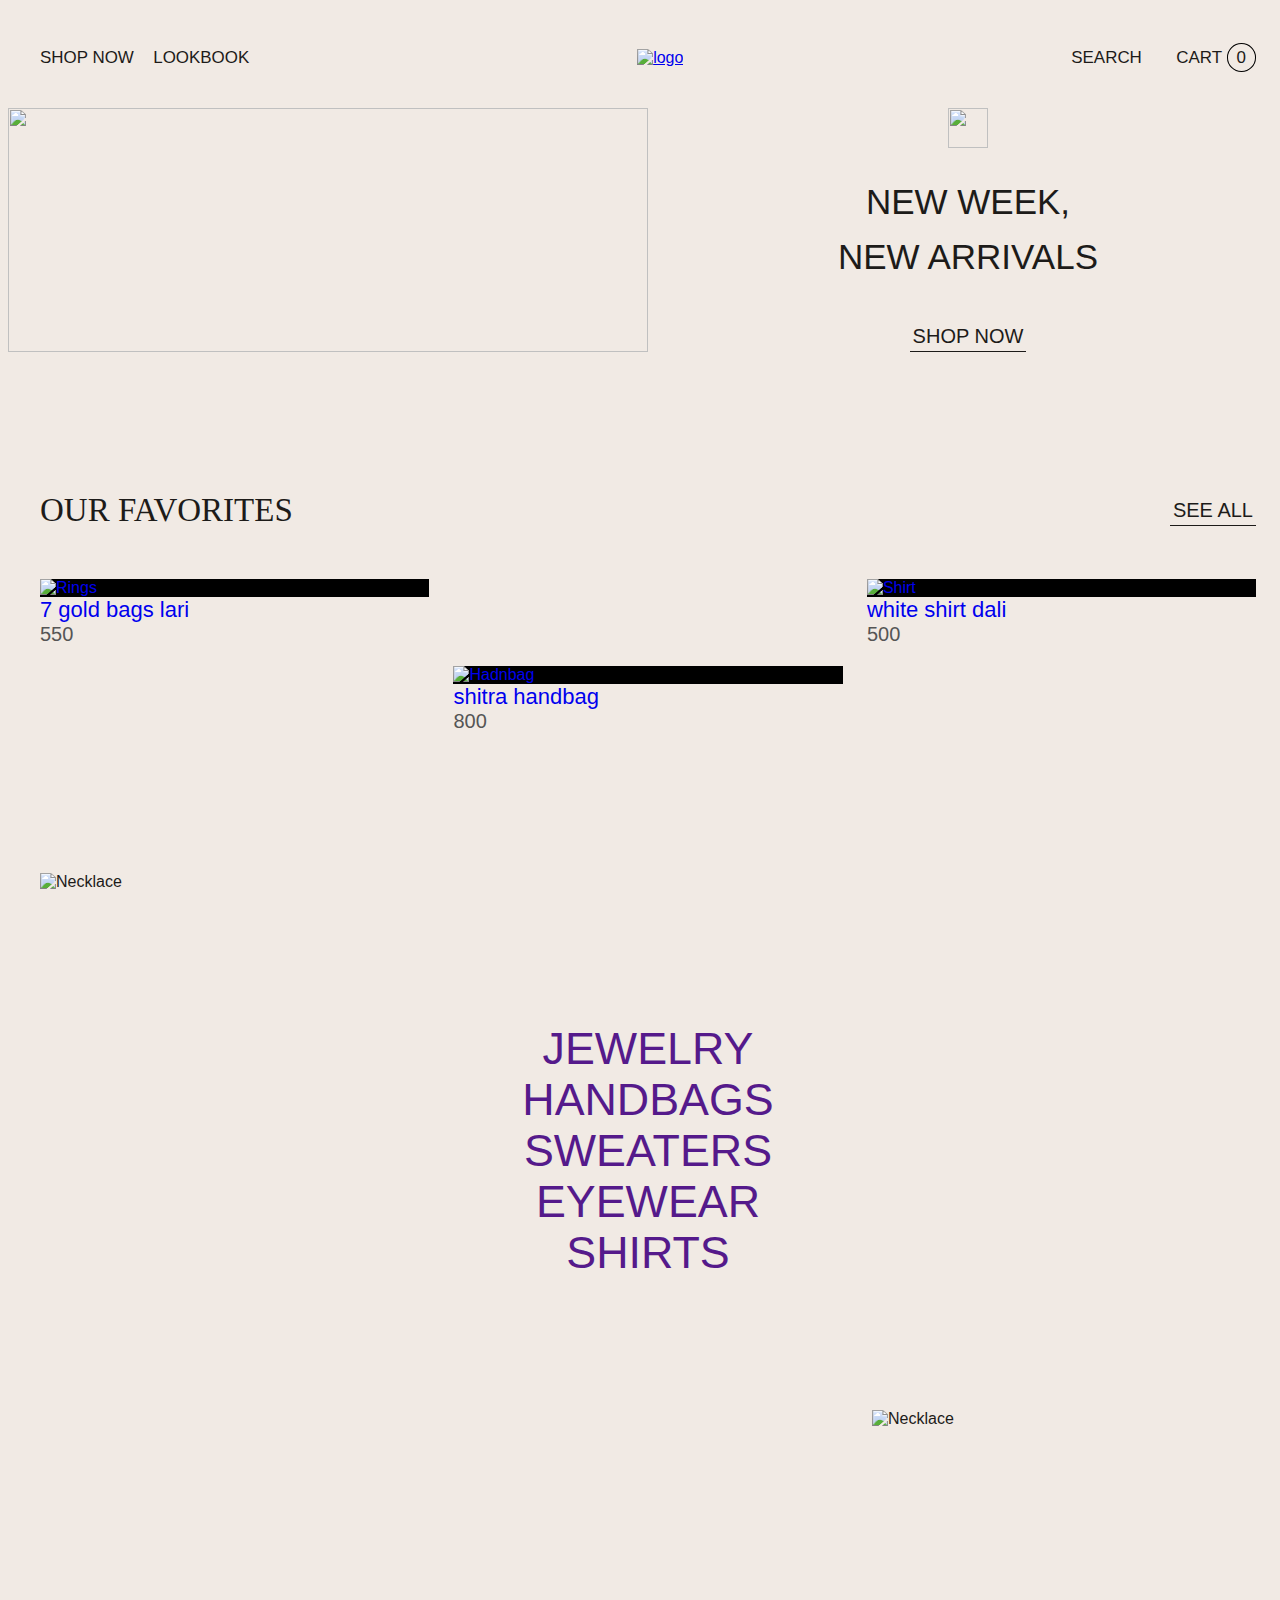
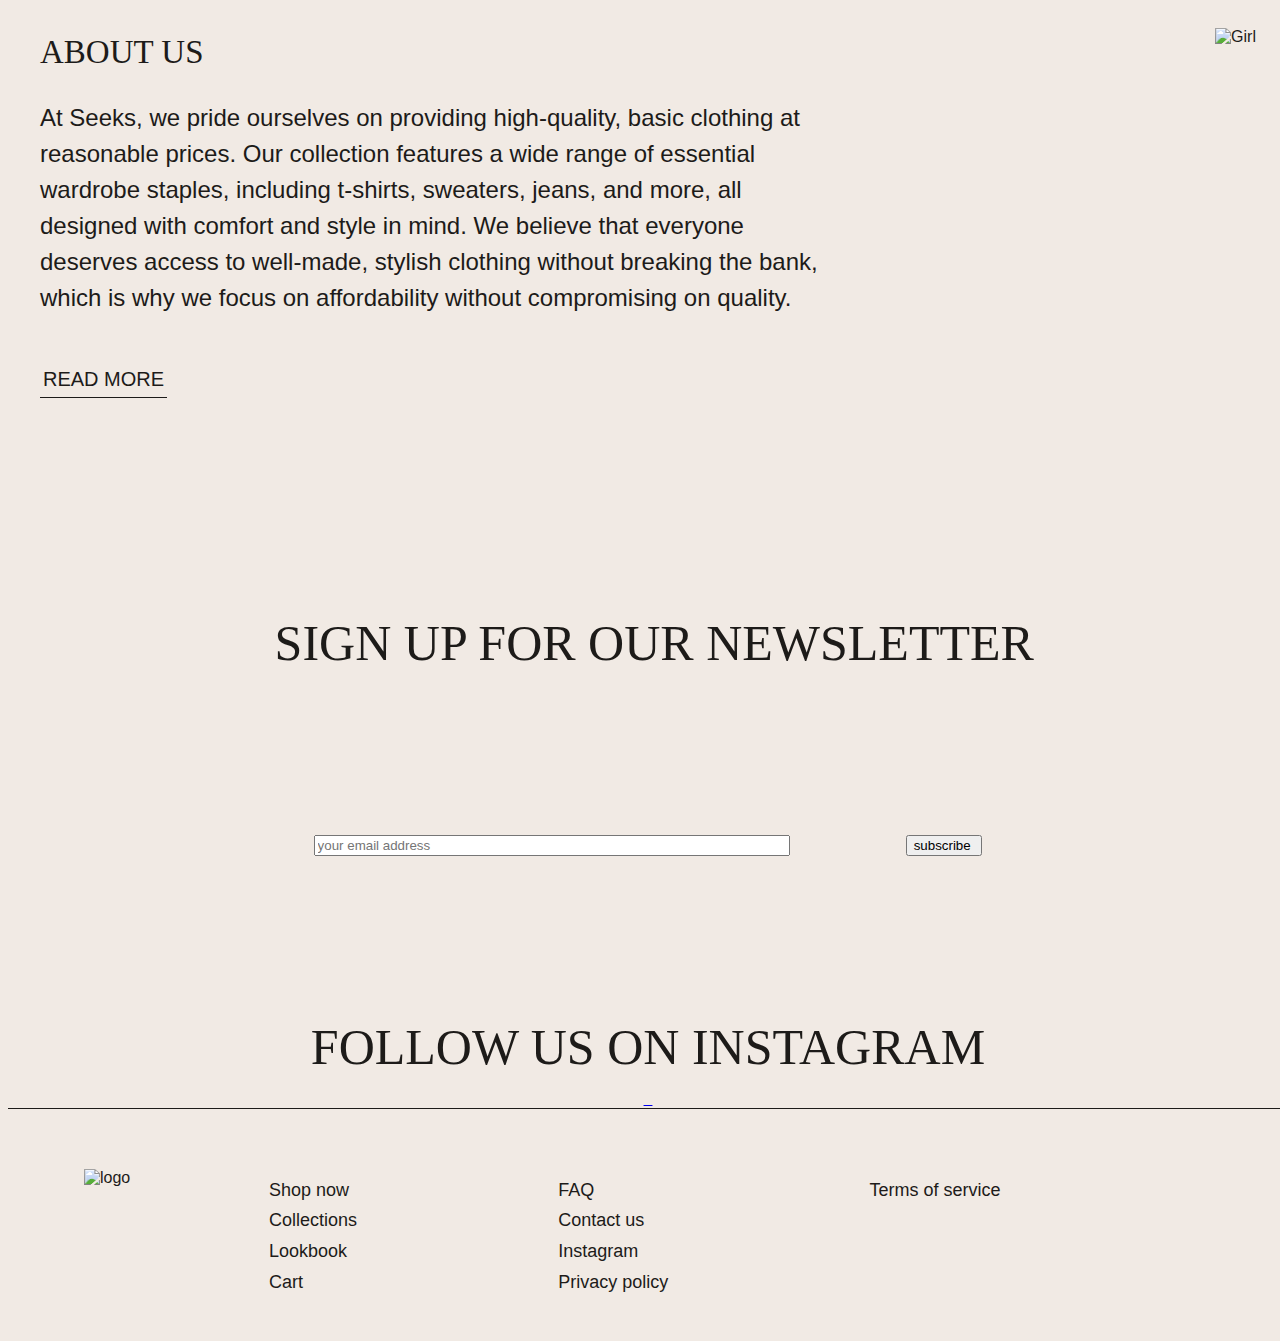
==== index.html @ e0f6a9d8 "Add files via upload" ====
<!DOCTYPE html>
<html lang="en">

<head>
    <title>Seeks </title>
    <link href='https://unpkg.com/boxicons@2.1.2/css/boxicons.min.css' rel='stylesheet'>
	<link rel="stylesheet" href="index.css">
	 <script>
       export function getProducts() {
    return fetch('products.json').then(response => response.json())
};
    </script>
	
<script src="js/index.js"></script>
<script src="js/burger.js"></script>
<script src="js/cart.js"></script>
<script src="js/catalog.js"></script>
<script src="js/getProducts.js"></script>
<script src="js/goods.js"></script>
<script src="js/mainProducts.js"></script>
<script src="js/order.js"></script>
<script src="js/product.js"></script>
<script src="js/search.js"></script>
<script src="js/subscribe.js"></script>

</head>
<style>
/* Breakpoints */
/* Colors */
/* Fonts */
@font-face {
  font-family: "Selna";
  src: url("../fonts/Selna/Selna Regular.ttf") format("truetype");
}

@font-face {
  font-family: "Helvetica";
  src: url("../fonts/Helvetica/helvetica_regular.otf") format("truetype");
}

/* Breakpoints */
/* Colors */
/* Fonts */
.header__inner {
  height: 100px;
  display: -webkit-box;
  display: -ms-flexbox;
  display: flex;
  -webkit-box-orient: horizontal;
  -webkit-box-direction: normal;
  -ms-flex-direction: row;
  flex-direction: row;
  -webkit-box-pack: justify;
  -ms-flex-pack: justify;
  justify-content: space-between;
  -webkit-box-align: center;
  -ms-flex-align: center;
  align-items: center;
}

.header__links_style {
  font-family: "Helvetica";
  text-decoration: none;
  font-weight: 400;
  font-size: 16.96px;
  line-height: 19.51px;
  color: black;
}

.header__links_style:hover {
  cursor: pointer;
}

.header__links .header__links_style:first-child {
  padding-right: 15px;
}

.header__opportunities .header__links_style:first-child {
  padding-right: 30px;
}

.header__opportunities .header__links_style:nth-child(2) {
  padding-right: 5px;
}

.header__links_circle {
  padding: 4px 9px;
  border: 1px solid red;
  border-radius: 50%;
}

.link {
  font-size: 20px;
  color: #1D1B19;
  text-decoration: none;
  padding: 3px;
  border-bottom: 1px solid #1D1B19;
}

.link:hover {
  cursor: pointer;
  border-bottom: none;
}

body {
  width: 100%;
  height: 100%;
  font-family: "Helvetica";
  color: #1D1B19;
  background-color: #F1EAE4;
}

html {
  height: 100%;
}

main {
  -webkit-box-flex: 1;
  -ms-flex: 1 0 auto;
  flex: 1 0 auto;
}

.container {
  width: 100%;
}

.container__row {
  width: 95%;
  margin: auto;
  min-height: 80px;
}

h1,
h2,
h3 {
  font-family: "Selna";
}

h1,
h2,
h3,
p {
  margin: 0;
}

img {
  max-width: 100%;
  height: auto;
}

h1 {
  font-size: 62px;
}

h2 {
  font-size: 50px;
}
.container__row_centered {
    margin: 0 auto;
    text-align: center;
}

.image {
    max-width: 100%;
}

.subscribe {
    margin-top: 203px;
    text-align: center;
}

.star {
    width: 48px;
    height: 48px;

    &_single {
        display: block;
        margin: 0 auto 39px auto;
    }

    &_double {
        margin: auto;
    }
}

// @media screen and (max-width:1400px) {
//     .star {
//         width: 38px;
//         height: 38px
//     }
// }

.sectionSubtitle {
    font-style: normal;
    font-weight: 400;
    line-height: 85px;
    text-transform: uppercase;
}

.subscribe__form {
    border-bottom: 1px solid $textColor;
    width: 55%;
    margin: 149px auto 0 auto;
    display: flex;
    justify-content: space-between;


    @media screen and (max-width: 1035px) {
        width: 70%;
    }

    @media screen and (max-width: 800px) {
        width: 85%;
    }
}

@mixin formTextStyle {
    font-family: $generalFont;
    font-style: normal;
    font-weight: 400;
    font-size: 22px;
    line-height: 25px;
    padding-bottom: 8px;
    text-transform: uppercase;
    background-color: transparent;
    border: none;
}

.subscribe__formField {
    @include formTextStyle;
    width: 70%;

    &:focus {
        outline: none;

        &::placeholder {
            color: rgba(0, 0, 0, 0.1);
        }
    }

    @media screen and (max-width: 1255px) {
        width: 60%;
    }

    @media screen and (max-width: 500px) {
        font-size: smaller;
    }

    @media screen and (max-width: 300px) {
        font-size: 12px;
    }
}

.subscribe__button {
    @include formTextStyle;

    &:hover {
        cursor: pointer;
        transform: scale(1.1);
    }

    @media screen and (max-width: 500px) {
        font-size: small;
    }

    @media screen and (max-width: 300px) {
        font-size: 12px;
    }
}

.arrow {
    width: 27px;
}

.subscribe__message {
    text-align: center;
    margin-top: 20px;
    margin-bottom: 149px;
    font-size: large;
}
.header__search {
  display: none;
  position: absolute;
  top: 13%;
  right: 22%;
}

.header__searchInput {
  width: 60px;
  height: 30px;
  padding: 0 35px 0 20px;
  border-radius: 20px;
  border: 1px solid rgb(204, 198, 198);
  background-color: #f1eae4;
  color: #1d1b19;
}

.header__searchInput:focus {
  border-color: rgb(204, 198, 198);
  outline: 0;
  width: 200px;
  transition: width 0.2s ease-in 0.2s;
}

.header__searchBtnWrap {
  position: absolute;
  right: 0;
}

.header__searchBtn {
  cursor: pointer;
  margin-top: 4px;
  margin-right: 2px;
  z-index: 3;
  height: 26px;
  width: 30px;
  border: 0;
  margin-bottom: 0;
  color: #ccc;
  background: transparent;
}

.header__searchBtn .bx {
  font-size: 16px;
}

.show {
  display: block;
}

.pageContent__search {
  width: 100%;
  margin-top: 48px;
  margin-bottom: 0px;
}

#searchContainer {
  width: 100%;
  display: flex;
  flex-direction: row;
  flex-wrap: wrap;
}

#searchContainer .catalog__item {
  width: 45%;
  padding: 20px;
}

#SearchOnRequest {
  margin-left: 10px;
}

.catalog__hide {
  display: none;
}

@media screen and (min-width: 960px) and (max-width: 1026px) {
  .header__search {
    display: none;
    position: absolute;
    top: 15.5%;
    right: 22%;
  }

  .show {
    display: block;
  }
}

@media screen and (max-width: $tablet) {
  .header__search {
    display: none;
    position: absolute;
    top: 10%;
    right: 8.5%;
  }

  .show {
    display: block;
  }
}

@media screen and (max-width: 564px) {
  .header__searchInput {
    width: 42px;
  }
  .header__searchInput:focus {
    width: 70px;
  }
}
.product {
    margin-bottom: 100px;
}

.product__inner {
    display: grid;
    grid-template-columns: 1fr 1fr;
    row-gap: 20px;
    column-gap: 20px;
}

.product__img {
    width: 100%;
}

.product__nameWrapper {
    font-size: 30px;
}

.product__priceWrapper {
    margin-top: 15px;
    font-size: 22px;
    font-weight: bold;
}

.product__span {
    margin-right: 10px;
    font-size: 18px;
    font-weight: 600;
}

.product__size {
    display: flex;
    align-items: center;
    margin-top: 40px;
    font-size: 18px;
}

.product__oneSize {
    font-size: 16px;
}

.product__buttons {
    display: flex;
    gap: 15px;
    margin-top: 20px;
}

.product__button {
    display: inline-block;
    box-sizing: border-box;
    font-size: 1.1rem;
    line-height: 1.55;
    letter-spacing: 0.5px;
    text-decoration: none;
    text-align: center;
    padding: 1.1rem 3.4rem 1.1rem 3.4rem;
    border: none;
    background-color: $mainBgColor;

    &:hover {
        cursor: pointer;
        color: $bgColor;
        background-color: $textColor;
        transition: background-color 0.4s ease;
    }
}

.product__descriptionWrapper {
    margin-top: 50px;
}

.product__description {
    margin-top: 10px;
    font-weight: lighter;
    line-height: 1.5;
    font-size: 16px;
}

.product__select {
    font-size: 15px;
    outline: none;

    &:hover {
        cursor: pointer;
    }
}

.product__selectWrapper {
    display: flex;
    align-items: center;
    justify-content: space-between;
    position: relative;
    width: 65px;
    border: 1px solid #050502;

    &:hover {
        cursor: pointer;
    }
}

.product__selectWrapper_hidden {
    display: none;
}

.product__selectWrapper select {
    width: 60px;
    height: 28px;
    padding: 0 15px 0 7px;
    background: transparent;
    border: 0;
    appearance: none;
}

.product__selectArrow {
    width: 12px;
    position: absolute;
    right: 9px;
    pointer-events: none;
}

@media screen and (max-width: 1100px) {
    .product__buttons {
        flex-direction: column;
        align-self: flex-start;
    }
}

@media screen and (max-width: $tablet) {
    .product__nameWrapper {
        font-size: 25px;
    }

    .product__priceWrapper {
        font-size: 20px;
    }

    .product__span {
        font-size: 16px;
    }

    .product__description {
        font-size: 15px;
    }
}

@media screen and (max-width: $mobile) {
    .product__inner {
        grid-template-columns: 1fr;
    }

    .product__buttons {
        margin-top: 35px;
    }
}
.ourFavorites__header {
    display: flex;
    justify-content: space-between;
    align-items: center;
    margin-top: 140px;
    margin-bottom: 50px;
}

.ourFavorites__title {
    font-weight: 400;
}

.ourFavorites__line1 {
    display: flex;
    justify-content: space-between;
    margin-bottom: 20px;
}

.ourFavorites__line2 {
    display: flex;
    justify-content: center;
}

.ourFavorites__item {
    width: 32%;
}

.ourFavorites__productLink {
    color: $textColor;
    text-decoration: none;

    :hover .ourFavorites__name {
        text-decoration: underline;
    }
}

a .ourFavorites__imgWrapper {
    background: #000;
    overflow: hidden;
}

a .ourFavorites__imgWrapper img {
    opacity: 1;
    transition: opacity 124ms linear, transform 124ms linear;
    width: 100%;
    height: auto;
    display: block;
}

a:hover .ourFavorites__imgWrapper img {
    opacity: 0.90;
    transform: scale(1.05);
}

.ourFavorites__name {
    font-size: 22px;
}

.ourFavorites__price {
    font-size: 20px;
    color: #555555;
}

@media screen and (max-width:1400px) {
    .ourFavorites__title {
        font-size: 33px;
    }
}


@media screen and (max-width:1200px) {

    .ourFavorites__header {
        margin-top: 80px;
        margin-bottom: 40px;
    }

    .ourFavorites__link {
        font-size: 15px;
    }

    .ourFavorites__name {
        font-size: 17px;
    }

    .ourFavorites__price {
        font-size: 15px;
    }
}

@media screen and (max-width: $tablet) {
    .ourFavorites__title {
        font-size: 30px;
    }
}

@media screen and (max-width:$mobile) {

    .ourFavorites__header {
        margin-top: 100px;
        margin-bottom: 30px;
    }

    .ourFavorites__line1 {
        display: flex;
        flex-direction: column;
        align-items: center;
        gap: 35px;
        margin-bottom: 35px;
    }

    .ourFavorites__item {
        width: 85%;
    }

    .ourFavorites__title {
        font-size: 25px;
    }

    .ourFavorites__link {
        font-size: 12px;
    }
}

@media screen and (max-width: 320px) {
    .ourFavorites__title {
        font-size: 20px;
    }
}

body,
html {
    height: 100%;
}

.container {
    min-height: 100%;
    display: flex;
    flex-direction: column;
}

.main {
    flex: 1 1 auto;
}

.orderNav {
    width: 20%;
    display: flex;
    justify-content: space-between;

    a {
        text-decoration: none;
        color: $textColor;

        &:hover {
            text-decoration: underline;
        }
    }

    p {
        text-decoration: underline;
    }
}

@media (min-width: $tablet) and (max-width: $desktop) {
    .orderNav {
        width: 25%;
    }
}

@media screen and (max-width:$tablet) {
    .orderNav {
        width: 30%;
    }
}

@media screen and (max-width:$mobile) {
    .orderNav {
        width: 40%;
    }
}

@media screen and (max-width:$smallMobile) {
    .orderNav {
        width: 50%;
    }
}

@media screen and (max-width:350px) {
    .orderNav {
        width: 70%;
    }
}

.arrowImg {
    width: 12px;
    height: 12px;
}

.checkout__form {
    margin: 60px 0;
    display: flex;
    justify-content: space-between;

    h3 {
        margin: 30px 0;
        font-family: $headerFont;
        font-size: 25px;

        &:first-child {
            margin-top: 0;
        }
    }
}

.checkout__formItem {
    width: 47%;
    text-align: left;
    display: flex;
    flex-direction: column;
}

@media screen and (max-width:$tablet) {
    .checkout__form {
        flex-direction: column;
    }

    .checkout__formItem {
        width: 95%;
        margin: 0 auto;
    }
}

@mixin fieldStyle {
    background-color: transparent;
    border: none;
    border-bottom: 1px solid rgba(0, 0, 0, 0.1);
    margin-top: 10px;

    &:focus {
        outline: none;
        border-bottom: 1px solid $textColor;
    }
}

.checkout__formField {
    @include fieldStyle;
}

.checkout__formField_invalid {
    border-bottom: 1px solid red;
}

.errorSign {
    width: 1em;
    height: 1em;
    text-align: center;
    padding-bottom: 1px;
    color: red;
    border: 1px solid red;
    border-radius: 50%;
    align-self: flex-end;
    margin-top: -1.8em;
    visibility: hidden;
}

#userEmailError, 
#userPhoneError,
#userCountryError,
#userCityError,
#userAddressError {
    margin-top: -1.4em;
}

.errorMessageEmail,
.errorMessagePhone {
    margin-top: 1em;
    margin-bottom: 2em;
    font-size: small;
}

.formField__wrapper {
    height: 3em;
    display: flex;
    flex-direction: column;
    justify-content: space-between;
}

.formField__wrapper_hidden {
    display: none;
}

.checkbox__wrapper {
    margin: 2em 0;
}

.errorMessageEmail,
.errorMessagePhone {
    color: red;
}

.checkout__checkbox {
    position: absolute;
    z-index: -1;
    opacity: 0;
}

.checkout__checkbox+label {
    display: inline-flex;
    align-items: center;
    user-select: none;
    position: relative;
}

.checkout__checkbox+label::before {
    content: '';
    display: inline-block;
    width: 25px;
    height: 25px;
    border: 1px solid $textColor;
    flex-shrink: 0;
    flex-grow: 0;
    margin-right: 0.5em;
    background-repeat: no-repeat;
    background-position: center center;
    background-size: 50% 50%;
}

.checkout__checkbox:checked+label::after {
    content: '';
    background: $textColor;
    width: 15px;
    height: 15px;
    position: absolute;
    left: 6px;
}

.userInfo {
    border: none;
    padding: 0;
    display: grid;
    grid-template-areas: 'name surname'
        'tel .';
    gap: 20px;
}

@media screen and (max-width:$mobile) {
    .userInfo {
        display: flex;
        flex-direction: column;
    }
}

.address {
    div {
        margin-top: 1em;
    }
}

.radio__wrapper {
    display: inline-block;
    margin-bottom: 1em;
}

.customRadio {
    position: absolute;
    z-index: -1;
    opacity: 0;
}

.customRadio+label {
    display: inline-flex;
    align-items: center;
    user-select: none;
}

.customRadio+label::before {
    content: '';
    display: inline-block;
    width: 1em;
    height: 1em;
    flex-shrink: 0;
    flex-grow: 0;
    border: 1px solid $textColor;
    border-radius: 50%;
    margin-right: 0.5em;
    background-repeat: no-repeat;
    background-position: center center;
    background-size: 50% 50%;
}

// .customRadio_invalid+label::before {
//     content: '!';
//     color: red;
//     text-align: center;
//     padding-bottom: 2px;
//     border: 1px solid red;
// }

.customRadio:checked+label::before {
    border-color: $textColor;
    background-color: $textColor;
    background-image: url("data:image/svg+xml,%3csvg xmlns='http://www.w3.org/2000/svg' viewBox='-4 -4 8 8'%3e%3ccircle r='3' fill='%23fff'/%3e%3c/svg%3e");
}

.orderSummary {
    display: flex;
    flex-direction: column;
}

.orderEdit {
    width: fit-content;
    align-self: end;
    margin-bottom: 20px;
    text-decoration: none;
    color: $textColor;

    &:hover {
        text-decoration: underline;
    }
}

.purchase {
    width: 95%;
    margin: auto;
    padding: 1.5em 5px;
    border-bottom: 1px solid rgba(0, 0, 0, 0.1);
    display: flex;
    justify-content: space-between;
    align-items: center;

    &:first-child {
        border-top: 1px solid rgba(0, 0, 0, 0.1);
    }
}

.purchase__preview {
    width: 25%;
}

.discount {
    display: flex;
    justify-content: space-between;
    margin: 4em 0;
}

.discount__code {
    @include fieldStyle;
    width: 85%;
    padding: 8px 0;
    font-size: 16px;
}

.discount__button {
    font-size: 16px;
    width: fit-content;
    background-color: transparent;
    border: none;

    &:hover {
        border-bottom: 1px solid $textColor;
        cursor: pointer;
    }
}

.costs {
    display: flex;
    flex-direction: column;
    align-items: flex-end;

    div {
        margin: 5px 0;
        display: flex;

        p {
            padding-left: 10px;
        }
    }
}

.totalCost {
    font-family: $generalFont;
    font-size: 2em;
    font-weight: 700;
    padding: 8px 0;
}

.errorMessage {
    color: red;
    font-size: 1.5em;
    text-align: right;
}

.submitButton {
    font-size: 16px;
    text-decoration: none;
    text-align: center;
    font-family: $generalFont;
    width: 60%;
    height: 50px;
    padding: 16px;
    margin-top: 30px;
    margin-left: 40%;
    background-color: $textColor;
    color: white;
    border: none;

    &:hover {
        cursor: pointer;
        opacity: 0.7;
    }
}

.container__modal {
    background-color: rgba(0, 0, 0, 0.3);
    display: flex;
    justify-content: center;
    align-items: center;
    position: fixed;
    opacity: 0;
    pointer-events: none;
    top: 0;
    left: 0;
    height: 100vh;
    width: 100vw;
    transition: opacity 0.3s ease;
}

.container__modal_visible {
    opacity: 1;
    pointer-events: auto;
}

.modal {
    box-sizing: border-box;
    background-color: whitesmoke;
    box-shadow: 0 2px 4px rgba(0, 0, 0, 0.3);
    padding: 30px 50px;
    width: 85%;
    height: 60%;
    display: flex;
    justify-content: center;
    align-items: center;
}

.orderSuccess {
    display: flex;
    flex-direction: column;
    justify-content: center;
    align-items: center;
}

#successButton {
    height: auto;
    padding: 16px;
    margin-top: 30px;
    margin-left: 0;
}
.mainBanner {
  width: 100%;
  display: flex;
  flex-direction: row;
}

.mainBanner__innerText {
  width: 50%;
  display: flex;
  flex-direction: column;
  justify-content: center;
  align-items: center;
}

.mainBanner__innerText img {
  width: 48px;
  height: 48px;
  margin-bottom: 26px;
}

.mainBanner__text {
  font-family: $headerFont;
  font-size: 62.84px;
  line-height: 79.81px;
}

.mainBanner__link {
  font-size: 18px;
  margin-top: 38px;
}

.mainBanner__photo {
  width: 50%;
}

.mainBanner__photo img {
  display: block;
  width: 100%;
  height: 100%;
  object-fit: cover;
}

@media screen and (min-width: 640px) and (max-width: 1400px) {
  .mainBanner__innerText img {
    width: 40px;
    height: 40px;
  }

  .mainBanner__text {
    font-size: 35px;
    line-height: 55px;
  }

  .mainBanner__link {
    font-size: 16px;
  }
}

@media screen and (max-width: $mobile) {
  .mainBanner {
    flex-wrap: wrap;
  }

  .mainBanner__innerText {
    width: 100%;
    margin-top: 20px;
  }

  .mainBanner__photo {
    width: 100%;
  }

  .mainBanner__text {
    font-size: 40px;
    line-height: 60px;
  }

  .mainBanner__link {
    margin-bottom: 20px;
  }
}

@media screen and (max-width: $smallMobile) {
  .mainBanner__innerText img {
    width: 40px;
    height: 40px;
  }

  .mainBanner__text {
    font-size: 30px;
    line-height: 50px;
  }

  .mainBanner__link {
    font-size: 14px;
  }
}
.link {
    font-size: 20px;
    color: $textColor;
    text-decoration: none;
    padding: 3px;
    border-bottom: 1px solid $textColor;

    &:hover {
        cursor: pointer;
        border-bottom: none;
    }
}
.header__inner {
    height: 100px;
    display: flex;
    flex-direction: row;
    justify-content: space-between;
    align-items: center;
}

.header__links_style {
    font-family: $generalFont;
    text-decoration: none;
    font-size: 16.96px;
    line-height: 19.51px;
    color: #1D1B19;

    &:hover {
        cursor: pointer;
        text-decoration: underline;
    }
}

.header__links .header__links_style:first-child {
    padding-right: 15px;
}

.header__opportunities .header__links_style:first-child {
    padding-right: 30px;
}

.header__opportunities .header__links_style:nth-child(2) {
    padding-right: 5px;
}

.header__links_circle {
    padding: 4px 9px;
    border: 1px solid black;
    border-radius: 50%;
}

.header__burgerMenu {
    display: none;
}

@media screen and (max-width:$tablet) {
    .header__links {
        display: none;
    }

    .header__opportunities_cart {
        display: none;
    }

    .header__links_circle {
        display: none;
    }

    .header__inner {
        justify-content: flex-start;
    }

    .header__opportunities {
        order: 2;
    }

    .header__opportunities .header__links_style:first-child {
        padding-right: 0;
    }

    .header__logo {
        order: 1;
        width: 100%;
        display: flex;
        justify-content: center;
    }

    .header__burgerMenu {
        display: block;
        order: 0;
    }

    .header__sidenav {
        height: 100%;
        width: 0;
        position: fixed;
        z-index: 1;
        top: 0;
        left: 0;
        background-color: #9DB7CF;
        overflow-x: hidden;
        padding-top: 60px;
        transition: 0.5s;
    }

    .header__link {
        padding: 20px 20px 40px 20px;
        margin-top: 20px;
        font-size: 24px;
        text-decoration: none;
        color: white;
        display: block;
        transition: 0.3s;

        &:hover {
            cursor: pointer;
            text-decoration: underline;
        }
    }

    .header__closeBtn {
        text-decoration: none;
        color: white;
        position: absolute;
        top: 0;
        right: 25px;
        font-size: 40px;
        margin-left: 50px;
    }

    #header__openBtn {
        font-size: 30px;
    }

    .open {
        width: 250px;
    }
}

@media screen and (max-width:$mobile) {
    .header__logo img {
        width: 100px;
    }

    .header__link {
        font-size: 20px;
        margin-top: 0;
    }

@media screen and (max-width:400px) {
    .open {
        width: 50%;
    }
}

    .header__link {
        display: flex;
        justify-content: center;
    }

    .header__sidenav .header__link:nth-child(2) {
        margin-top: 40px;
    }

    .header__opportunities_search {
        font-size: 14px;
    }
}
.footer {
    flex: 0 0 auto;
    height: 100%;
    border-top: 1px solid #1D1B19;
}

.footer__inner {
    display: flex;
    flex-direction: row;
    padding-top: 77px;
}

.footer__inner img {
    width: 167px;
    height: 58px;
    margin-left: 44px;
}

.footer__links a {
    text-decoration: none;
    font-family: $generalFont;
    font-size: 18px;
    line-height: 20.7px;
    color: #1D1B19;

    &:hover {
        cursor: pointer;
        text-decoration: underline;
    }
}

.footer__list {
    width: 80%;
    margin-left: 286px;
}

.footer__list ul {
    list-style-type: none;
    height: 150px;
    display: flex;
    flex-direction: column;
    flex-wrap: wrap;
}

.footer__list ul li {
    padding-bottom: 14px;
}

.footer__text {
    font-family: $headerFont;
    margin-left: 70px;
    font-size: 16.58px;
    line-height: 28.19px;
}

@media screen and (min-width:960px) and (max-width:1400px) {
    .footer__inner img {
        width: 120px;
        padding-top: 10px;
    }

    .footer__list {
        margin-left: 20px;
    }

    .footer__list ul li {
        padding: 5px;
    }

    .footer__inner {
        padding-top: 50px;
    }

    .footer__text {
        margin-top: 20px;
        margin-left: 50px;
    }
}

@media screen and (min-width:640px) and (max-width:$tablet) {
    .footer__inner img {
        width: 120px;
        padding-top: 10px;
    }

    .footer__list {
        margin-left: 30px;
    }

    .footer__links a {
        font-size: 16px;
        line-height: 20px;
    }

    .footer__list ul li {
        padding: 6px;
    }

    .footer__inner {
        padding-top: 50px;
    }

    .footer__text {
        margin-top: 20px;
        margin-left: 50px;
    }
}


@media screen and (min-width:401px) and (max-width:$mobile) {
    .footer__inner {
        padding-top: 20px;
        flex-wrap: wrap;
    }

    .footer__inner img {
        width: 100px;
        margin-left: 20px;
    }

    .footer__list ul {
        flex-wrap: wrap;
        padding: 0px;
    }

    .footer__list {
        width: 100%;
        margin-left: 20px;
    }

    .footer__text {
        margin-left: 20px;
    }
}

@media screen and (max-width:400px) {
    .footer__inner {
        padding-top: 20px;
        flex-wrap: wrap;
    }

    .footer__inner img {
        width: 100px;
        margin-left: 20px;
    }

    .footer__list ul {
        flex-wrap: nowrap;
        padding: 0px;
        height: 100%;
    }

    .footer__list {
        width: 100%;
        margin-left: 20px;
    }

    .footer__text {
        margin-left: 20px;
    }

    .footer__links a {
        font-size: 15px;
        line-height: 16px;
    }

    .footer__text {
        font-size: 12px;
        line-height: 14px;
    }
}
@import 'vars';

@font-face {
    font-family: $headerFont;
    src: url("../fonts/Selna/Selna\ Regular.ttf") format("truetype");
}

@font-face {
    font-family: $generalFont;
    src: url("../fonts/Helvetica/helvetica_regular.otf") format("truetype");
}
.categories__inner {
    display: flex;
    justify-content: space-between;
    gap: 5em;
    margin-top: 140px;
}

.categories__nav {
    display: flex;
    flex-direction: column;
    justify-content: center;
    margin: 150px 0 150px 0;
}

.categories__link {
    text-align: center;
    font-family: $headerFont;
    font-size: 3.5vw;
    color: $textColor;
    text-decoration: none;


    :hover {
        cursor: pointer;
    }
}

.categories__text {
    position: relative;
}

.categories__text:hover::after {
    content: "";
    height: 2px;
    width: 100%;
    background: $textColor;
    position: absolute;
    left: 0;
    bottom: 0;
}

.categories__photo {
    width: 30vw;
}

.categories__photo_bootom {
    display: flex;
    align-items: flex-end;
}

@media screen and (max-width:$tablet) {
    .categories__link {
        font-size: 4vw;
    }

}

@media screen and (max-width:$mobile) {

    .categories__inner {
        flex-direction: column;
        justify-content: center;
        align-items: center;
    }

    .categories__nav {
        margin: 0;
    }

    .categories__imgWrapper {
        display: flex;
        justify-content: center;
    }

    .categories__photo_bootom {
        display: flex;
        justify-content: center;
    }

    .categories__photo {
        width: 85vw;
    }

    .categories__link {
        font-size: 9vw;
    }
}
.categories__inner {
    display: flex;
    justify-content: space-between;
    gap: 5em;
    margin-top: 140px;
}

.categories__nav {
    display: flex;
    flex-direction: column;
    justify-content: center;
    margin: 150px 0 150px 0;
}

.categories__link {
    text-align: center;
    font-family: $headerFont;
    font-size: 3.5vw;
    color: $textColor;
    text-decoration: none;


    :hover {
        cursor: pointer;
    }
}

.categories__text {
    position: relative;
}

.categories__text:hover::after {
    content: "";
    height: 2px;
    width: 100%;
    background: $textColor;
    position: absolute;
    left: 0;
    bottom: 0;
}

.categories__photo {
    width: 30vw;
}

.categories__photo_bootom {
    display: flex;
    align-items: flex-end;
}

@media screen and (max-width:$tablet) {
    .categories__link {
        font-size: 4vw;
    }

}

@media screen and (max-width:$mobile) {

    .categories__inner {
        flex-direction: column;
        justify-content: center;
        align-items: center;
    }

    .categories__nav {
        margin: 0;
    }

    .categories__imgWrapper {
        display: flex;
        justify-content: center;
    }

    .categories__photo_bootom {
        display: flex;
        justify-content: center;
    }

    .categories__photo {
        width: 85vw;
    }

    .categories__link {
        font-size: 9vw;
    }
}
.hidden {
    display: none;
}

.catalog {
    margin-bottom: 70px;
}

.catalog__inner {
    padding: 15px;
}

.catalogHeader {
    margin-bottom: 40px;
}

.catalogHeader__title {
    margin-bottom: 30px;
}

.catalogHeader__nav {
    padding-bottom: 40px;
    border-bottom: 1px solid grey;
}

.catalogHeader__link {
    padding: 3px;
    margin-right: 15px;
    font-size: 20px;
    color: grey;
    text-decoration: none;

    &:hover {
        cursor: pointer;
        transition: color 0.4s ease;
        color: $textColor;
    }
}

.catalogHeader__link_active {
    color: $textColor;
}

.catalog__item:hover .catalog__basketWrapper {
    display: block;
}

.catalog__item:hover .catalog__description {
    margin-bottom: 0;
}

.catalog__items {
    display: grid;
    grid-template-columns: repeat(3, minmax(0, 1fr));
    grid-row-gap: 2.5rem;
    column-gap: 1rem;
}

.catalog__imgLink .catalog__imgWrapper {
    background: $textColor;
    overflow: hidden;
}

.catalog__imgLink .catalog__imgWrapper img {
    opacity: 1;
    transition: opacity 124ms linear, transform 124ms linear;
    width: 100%;
    display: block;
}

.catalog__imgLink:hover .catalog__imgWrapper img {
    opacity: 0.5;
    transform: scale(1.05);
}

.catalog__imgWrapper:hover::after {
    position: absolute;
    content: 'See more';
    color: $bgColor;
    top: 50%;
    left: 50%;
    border: 1px solid $bgColor;
    transform: translate(-50%, -50%);
    padding: 20px 30px 20px 30px;
    font-size: 1.5rem;
    text-align: center;
    transition: background-color 0.4s ease;
}

.catalog__imgWrapper {
    position: relative;
    height: 0;
    padding-bottom: 100%;
}

.catalog__img {
    position: absolute;
    height: 100%;
    object-fit: cover;
    object-position: center center;
}

.catalog__footer {
    display: flex;
    flex-direction: column;
    margin: 10px 10px 0 10px;
    gap: 14px;
}

.catalog__link {
    color: $textColor;
    text-decoration: none;

    :hover {
        text-decoration: underline;
    }
}

.catalog__description {
    margin-bottom: 35px;
}

.catalog__name {
    font-size: 20px;
}

.catalog__price {
    font-size: 18px;
    color: #555555;
    margin-top: 5px;
}


.catalog__basket {
    display: flex;
    align-items: center;
    gap: 7px;
}

.catalog__icon {
    width: 19px;
}

.catalog__basket:hover {
    cursor: pointer;
}

.catalog__basketLink {
    font-size: 16px;
    color: $textColor;
    text-decoration: none;
}

.pagination__inner {
    display: flex;
    justify-content: center;
    align-items: center;
    margin-bottom: 90px;
    gap: 10px;
    list-style: none;
    margin-right: 40px;
}

.pagination__inner_hidden {
    display: none;
}

.pagination__link {
    display: flex;
    align-items: center;
    justify-content: center;
    width: 40px;
    height: 40px;
    border: 1px solid #cacaca;
    font-size: 20px;
    color: $textColor;

    &:hover {
        transition: background-color 0.3s ease;
        background-color: #e2e2e2;
        cursor: pointer;
    }
}

.pagination__link_active {
    border: 1px solid #969696;
}

.pagination__link__disabled {
    pointer-events: none;
}

.pagination__arrow {
    margin-top: 5px;
    width: 1rem;

    &:hover {
        text-decoration: underline;
        cursor: pointer;
    }

}

@media screen and (max-width:1200px) {

    .catalog__name {
        font-size: 16px;
    }

    .catalog__price {
        font-size: 14px;
        color: #555555;
        margin-top: 5px;
    }

    .catalog__basketLink {
        font-size: 12px;
    }

    .catalog__items {
        row-gap: 2rem;
    }

    .catalog__icon {
        width: 17px;
    }
}

@media screen and (max-width: $tablet) {

    .catalog__item:hover .catalog__basketWrapper {
        display: none;
    }
}

@media screen and (max-width: $mobile) {

    .mobile__hidden {
        display: none;
    }

    .catalog__items {
        grid-template-columns: repeat(2, minmax(0, 1fr));
    }

    .catalog__item:hover .catalog__basketWrapper {
        display: none;
    }

    .catalogHeader__nav {
        display: flex;
        flex-wrap: wrap;
        gap: 5px;
    }

    .catalogHeader__link {
        color: #5a5a5a;
        border: 1px solid #f0dcc7;
        border-width: 1px;
        padding-left: 1.25rem;
        padding-right: 1.25rem;
        padding-top: 0.75rem;
        padding-bottom: 0.75rem;
        font-size: 0.875rem;
        opacity: 1;
        margin-bottom: 8px;
        background-color: #b5c5d3;
    }

    .catalogHeader__link_active {
        background-color: #eedac7;
    }
}
.pageCaption {
    font-size: 14px;
    margin: 16px 0 56px;
}

.pageCaption a {
    text-decoration: none;
    color: #1D1B19;

    &:hover {
        cursor: pointer;
        text-decoration: underline;
    }
}

.pageCaption img {
    width: 12px;
    height: 12px;
    margin-left: 5px;
    margin-right: 5px;
}

.pageCaption span {
    text-decoration: underline;
}
.cartPageHeader {
  display: flex;
  flex-direction: column;
}

.cartPageHeader p {
  font-family: $headerFont;
  font-size: 50px;
  margin: 0 67px 0 0;
}

.cartPageHeader a {
  font-size: 16px;
  border-bottom: none;
  text-decoration: underline;
}

.pageContentCart {
  width: 100%;
  display: flex;
  align-items: center;
  justify-content: center;
  height: 250px;
  margin-top: 47px;
  margin-bottom: 48px;
}

.basketContentHide {
  display: none;
}

.cartSummary {
  width: 100%;
  display: flex;
  flex-direction: column;
}

.cartSummary__inner {
  width: 50%;
  align-self: flex-end;
  font-size: 16px;
  margin-top: 20px;
  margin-right: 50px;
}

.cartSummary__culc div {
  padding-top: 18px;
  padding-bottom: 18px;
}

.cartSummary__flex {
  display: flex;
  flex-direction: row;
  justify-content: space-between;
}

.cartSummary__delivery p {
  text-align: left;
  margin-left: 20px;
}

.cartSummary__total {
  display: flex;
  justify-content: flex-end;
  font-size: 20px;
  margin-top: 50px;
}

.cartSummary__total p {
  margin-left: 20px;
}

.cartSummary__btn {
  display: flex;
  justify-content: flex-end;
  margin-bottom: 30px;
  margin-top: 20px;
}

.cartSummary__btn button {
  font-size: 16px;
  font-family: $generalFont;
  width: 60%;
  height: 50px;
  padding: 16px;
  background-color: #1d1b19;
  color: white;
  border: none;

  &:hover {
    cursor: pointer;
    opacity: 0.4;
  }
}

.cartSummary__check > label > input {
  display: none;
}

.newCheckbox {
  display: table;
  position: relative;
  width: 25px;
  height: 25px;
  border: 1px solid #313131;
  margin-right: 36px;

  &:hover {
    cursor: pointer;
  }
}

.newCheckbox::before {
  content: "";
  position: absolute;
  top: 20%;
  left: 20%;
  width: 15px;
  height: 15px;
  background: #313131;
  -webkit-transition: 300ms;
  transition: 300ms;
  opacity: 0;
  visibility: hidden;
}

.newCheckboxBefore::before {
  background-color: #f1eae4;
}

.cartSummary__check > label > input:checked + .newCheckbox::before {
  opacity: 1;
  visibility: visible;
}

#basketContainer {
  display: flex;
  flex-direction: column;
  margin-top: 20px;
}

.productContainer {
  width: 100%;
  display: flex;
  flex-direction: row;
}

.productImg {
  width: 20%;
}

.productAbout {
  width: 80%;
  display: flex;
  flex-direction: column;
  justify-content: space-between;
  padding-left: 24px;
}

.productName {
  display: flex;
  flex-direction: row;
  align-items: center;
  justify-content: space-between;
}

.productName p {
  font-size: 20px;
}

.productDelete {
  font-size: 14px;

  &:hover {
    cursor: pointer;
  }
}

.productSize {
  font-size: 18px;
}

.productCount {
  display: flex;
  flex-direction: row;
  justify-content: space-between;
  align-items: center;
  margin-bottom: 10px;
}

.productCountBt {
  display: flex;
  flex-direction: row;
  align-items: center;
  font-size: 22px;
}

.countBt {
  font-size: 20px;
  border: none;
  padding: 10px;
}

.fontResultMul {
  font-size: 20px;
}

.hiddenContent {
  display: none;
}

@media screen and (max-width: 600px) {
  .cartSummary {
    width: 100%;
  }

  .cartSummary__inner {
    width: 100%;
    margin-right: 0;
  }
}

@media screen and (max-width: 350px) {
  .cartPageHeader p {
    margin: 0 20px 0 0;
  }

  .cartPageHeader a {
    border-bottom: none;
    text-decoration: underline;
  }
}

.aboutUs__inner {
    display: flex;
    justify-content: space-between;
    margin-top: 200px;
}

.aboutUs__text {
    margin-right: 60px;
}

.aboutUs__title {
    font-weight: 400;
}

.aboutUs__text {
    display: flex;
    flex-direction: column;
    justify-content: center;
    width: 65%;
    line-height: 1.5;
}

.aboutUs__description {
    margin-top: 60px;
    font-size: 27px;
    font-weight: lighter;
}

.aboutUs__link {
    display: flex;
    align-self: flex-start;
    margin-top: 45px;
}

@media screen and (max-width:1400px) {
    .aboutUs__title {
        font-size: 33px;
    }

    .aboutUs__description {
        margin-top: 22px;
        font-size: 24px;
    }
}

@media screen and (max-width:1200px) {

    .aboutUs__inner {
        margin-top: 120px;
    }

    .aboutUs__text {
        margin-right: 40px;
    }

    .aboutUs__description {
        margin-top: 30px;
        font-size: 17px;
    }

    .aboutUs__link {
        margin-top: 30px;
        font-size: 15px;
    }
}

@media screen and (max-width: $tablet) {
    .aboutUs__title {
        font-size: 30px;
    }
}


@media screen and (max-width:$mobile) {
    .aboutUs__inner {
        display: flex;
        flex-direction: column;
        align-items: center;
    }

    .aboutUs__title {
        font-size: 25px;
    }

    .aboutUs__text {
        width: 75%;
    }

    .aboutUs__link {
        margin-bottom: 40px;
        font-size: 12px;
    }

    .aboutUs__imgWrapper {
        width: 90%;
    }
}
.aboutPage__inner {
    margin-bottom: 50px;
}

.aboutPage__title {
    margin-bottom: 20px;
}

.aboutPage__content {
    font-size: 20px;
    font-weight: 300;
    line-height: 1.2;
}
</style>
<body>
    <div class="containerBg" id="main">
        <header class="header container">
            <nav class="header__inner container__row">
                <div class="header__links">
                    <a class="header__links_style" href="catalog.html">SHOP NOW</a>
                    <a class="header__links_style" href="">LOOKBOOK</a>
                </div>
                <div class="header__logo">
                    <a href="index.html"><img src="../img/logo.png" alt="logo"></a>
                </div>
                <div class="header__opportunities">
                    <a class="header__links_style header__opportunities_search" id="searchBtn">SEARCH</a>
                    <form method="get" action="search.html" class="header__search">
                        <input name="search" type="text" class="header__searchInput" id="searchInput"
                            placeholder="Search...">
                        <span class="header__searchBtnWrap">
                            <button class="header__searchBtn" type="submit">
                                <i class='bx bx-search'></i>
                            </button>
                        </span>
                    </form>
                    <a class="header__links_style header__opportunities_cart" href="basket.html">CART</a>
                    <a class="header__links_style header__links_circle" id="countCart" href="basket.html">0</a>
                </div>
                <div class="header__burgerMenu">
                    <div id="header__sidenavId" class="header__sidenav">
                        <a href="javascript:void(0)" class="header__closeBtn">&times;</a>
                        <a href="catalog.html" class="header__link">SHOP NOW</a>
                        <a href="#" class="header__link">LOOKBOOK</a>
                        <a href="basket.html" class="header__link">CART</a>
                    </div>
                    <span id="header__openBtn">&#9776;</span>
                </div>
            </nav>
        </header>
        <main>
            <section class="mainBanner">
                <div class="mainBanner__photo">
                    <img src="../img/photo_head.jpg" alt="">
                </div>
                <div class="mainBanner__innerText">
                    <img src="../img/star.svg" alt="">
                    <span class="mainBanner__text">NEW WEEK,</span>
                    <span class="mainBanner__text">NEW ARRIVALS</span>
                    <a href="./catalog.html" class="mainBanner__link link">SHOP NOW</a>
                </div>
            </section>

            <section class="ourFavorites">
                <div class="ourFavorites__inner container__row">
                    <div class="ourFavorites__header">
                        <h2 class="ourFavorites__title">OUR FAVORITES</h2>
                        <a href="./catalog.html" class="ourFavorites__link link">SEE ALL</a>
                    </div>
                    <div class="ourFavorites__content">
                        <div class="ourFavorites__line1">
                            <div class="ourFavorites__item">
                                <a href="./product.html?id=1" class="ourFavorites__productLink">
                                    <div class="ourFavorites__product">
                                        <div class="ourFavorites__imgWrapper">
                                            <img class="ourFavorites__img" src="../img/product_rings.jpg" alt="Rings">
                                        </div>
                                        <p class="ourFavorites__name">7 gold bags lari</p>
                                        <p class="ourFavorites__price">550</p>
                                    </div>
                                </a>
                            </div>
                            <div class="ourFavorites__item">
                                <a href="./product.html?id=5" class="ourFavorites__productLink">
                                    <div class="ourFavorites__product">
                                        <div class="ourFavorites__imgWrapper">
                                            <img class="ourFavorites__img" src="../img/product_shirt.jpg" alt="Shirt">
                                        </div>
                                        <p class="ourFavorites__name">white shirt dali</p>
                                        <p class="ourFavorites__price">500</p>
                                    </div>
                                </a>
                            </div>
                        </div>
                        <div class="ourFavorites__line2">
                            <div class="ourFavorites__item">
                                <a href="./product.html?id=2" class="ourFavorites__productLink">
                                    <div class="ourFavorites__product">
                                        <div class="ourFavorites__imgWrapper">
                                            <img class="ourFavorites__img" src="../img/photo_hadnbag.jpg" alt="Hadnbag">
                                        </div>
                                        <p class="ourFavorites__name">shitra handbag</p>
                                        <p class="ourFavorites__price">800</p>
                                    </div>
                                </a>
                            </div>
                        </div>
                    </div>
                </div>
            </section>

            <section class="categories">
                <div class="container__row">
                    <div class="categories__inner">
                        <div class="categories__photo">
                            <div class="categories__imgWrapper">
                                <img class="categories__img" src="../img/product_necklace1.jpg" alt="Necklace">
                            </div>
                        </div>
                        <div class="categories__nav">
                            <a href="" class="categories__link">
                                <span class="categories__text">JEWELRY</span>
                            </a>
                            <a href="" class="categories__link">
                                <span class="categories__text">HANDBAGS</span>
                            </a>
                            <a href="" class="categories__link">
                                <span class="categories__text">SWEATERS</span>
                            </a>
                            <a href="" class="categories__link"><span class="categories__text">EYEWEAR</span></a>
                            <a href="" class="categories__link"><span class="categories__text">SHIRTS</span></a>
                        </div>
                        <div class="categories__photo categories__photo_bootom">
                            <div class="categories__imgWrapper">
                                <img class="categories__img" src="../img/product_necklace2.jpg" alt="Necklace">
                            </div>
                        </div>
                    </div>
                </div>
            </section>

            <section class="aboutUs">
                <div class="container__row">
                    <div class="aboutUs__inner">
                        <div class="aboutUs__text">
                            <h2 class="aboutUs__title">ABOUT US</h2>
                            <p class="aboutUs__description">At Seeks, we pride ourselves on providing high-quality, basic clothing at reasonable prices. 
							Our collection features a wide range of essential wardrobe staples, including t-shirts, sweaters, jeans, and more, all designed 
							with comfort and style in mind. We believe that everyone deserves access to well-made, stylish clothing without breaking the bank,
							which is why we focus on affordability without compromising on quality.</p>
							
                            <a href="about.html" class="aboutUs__link link">READ MORE</a>
                        </div>
                        <div class="aboutUs__imgWrapper">
                            <img class="aboutUs__img" src="../img/about.png" alt="Girl">
                        </div>
                    </div>
                </div>
            </section>

            <section class="subscribe">
                <div class="container__row container__row_centered">
                    <h2 class="sectionSubtitle">
                        <span class="star star_single">
                            <img src="../../src/img/star.svg" alt="" class="image">
                        </span>
                        sign up for our newsletter
                    </h2>
                    <div class="subscribe__form">
                        <input type="email" class="subscribe__formField" placeholder="your email address">
                        <button class="subscribe__button" type="button">
                            subscribe
                            <span class="arrow">
                                <img src="../../src/img/arrow.svg" alt="" class="image">
                            </span>
                        </button>
                    </div>
                    <div class="subscribe__message"></div>
                </div>
            </section>

            <section class="followUs">
                <div class="container__row container__row_centered">
                    <h2 class="sectionSubtitle">
                        <span class="star star_double">
                            <img src="../../src/img/star.svg" alt="" class="image">
                        </span>
                        follow us on instagram
                        <span class="star star_double">
                            <img src="../../src/img/star.svg" alt="" class="image">
                        </span>
                    </h2>
                    <div class="followUs__photoBlock">
                        <a href="https://grustnogram.ru/" class="followUs__photo">
                            <img src="../img/inst_1.jpg" alt="" class="image">
                        </a>
                        <a href="https://grustnogram.ru/" class="followUs__photo">
                            <img src="../img/inst_2.jpg" alt="" class="image">
                        </a>
                        <a href="https://grustnogram.ru/" class="followUs__photo">
                            <img src="../img/inst_3.svg" alt="" class="image">
                        </a>
                    </div>
                </div>
            </section>
        </main>

        <footer class="footer container">
            <div class="footer__inner container__row">
                <img src="../img/logo.png" alt="logo">
                <div class="footer__list">
                    <ul>
                        <li class="footer__links"><a href="catalog.html">Shop now</a></li>
                        <li class="footer__links"><a href="catalog.html">Collections</a></li>
                        <li class="footer__links"><a href="">Lookbook</a></li>
                        <li class="footer__links"><a href="basket.html">Cart</a></li>
                        <li class="footer__links"><a href="">FAQ</a></li>
                        <li class="footer__links"><a href="">Contact us</a></li>
                        <li class="footer__links"><a href="">Instagram</a></li>
                        <li class="footer__links"><a href="">Privacy policy</a></li>
                        <li class="footer__links"><a href="">Terms of service</a></li>
                    </ul>
                </div>
            </div>
        
        </footer>
    </div>
</body>

</html>
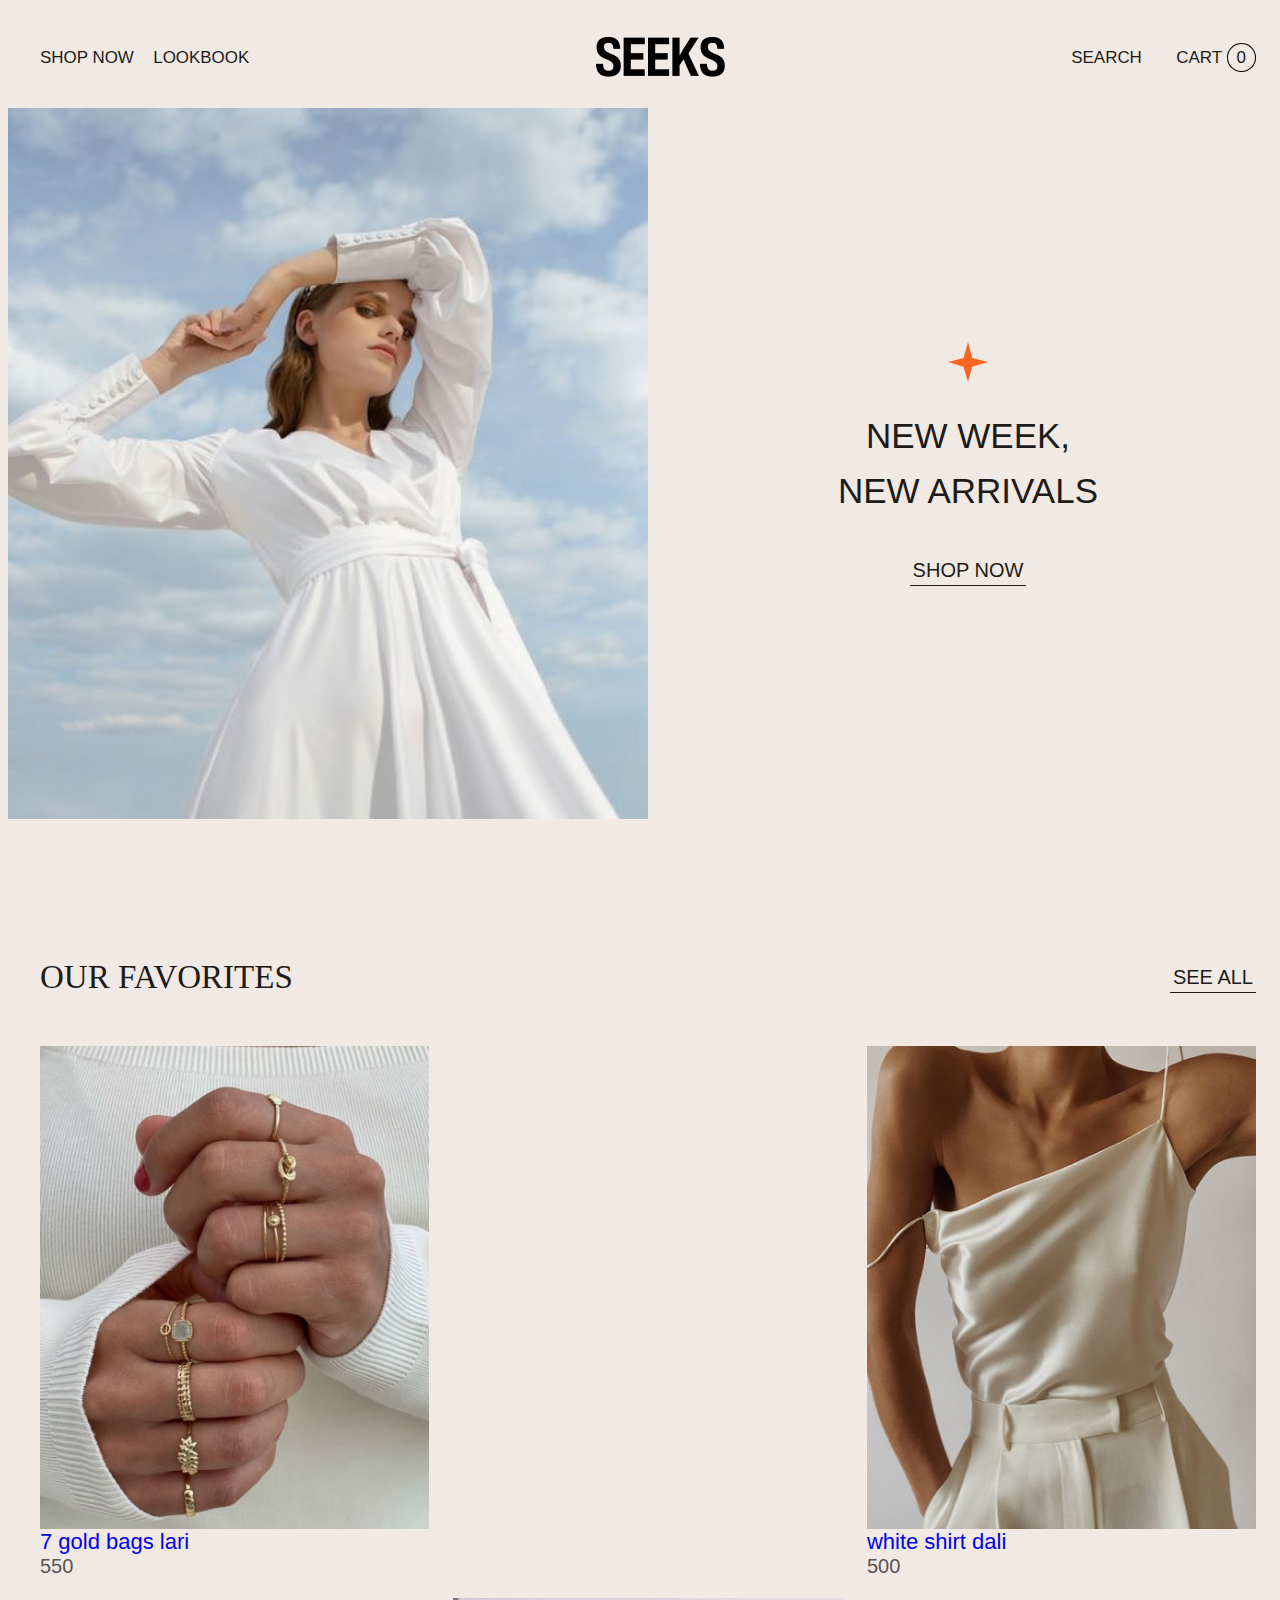
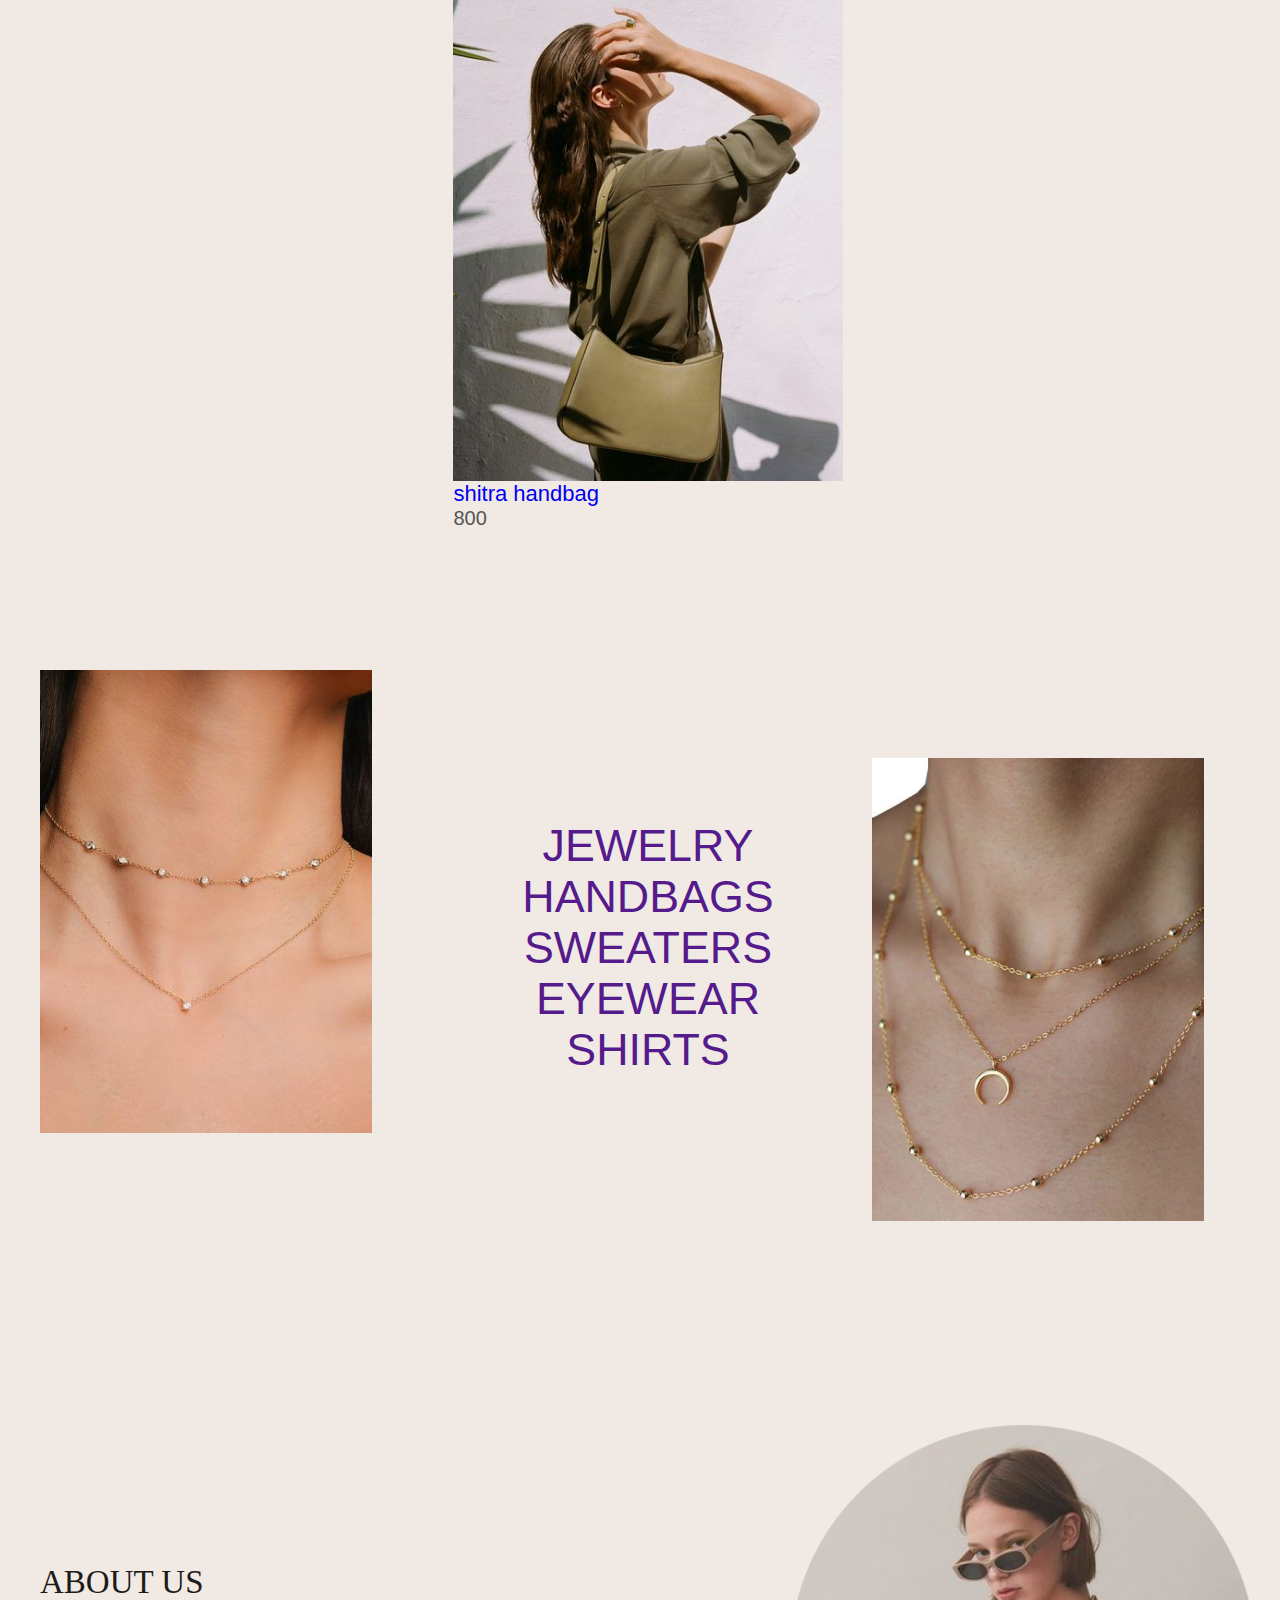
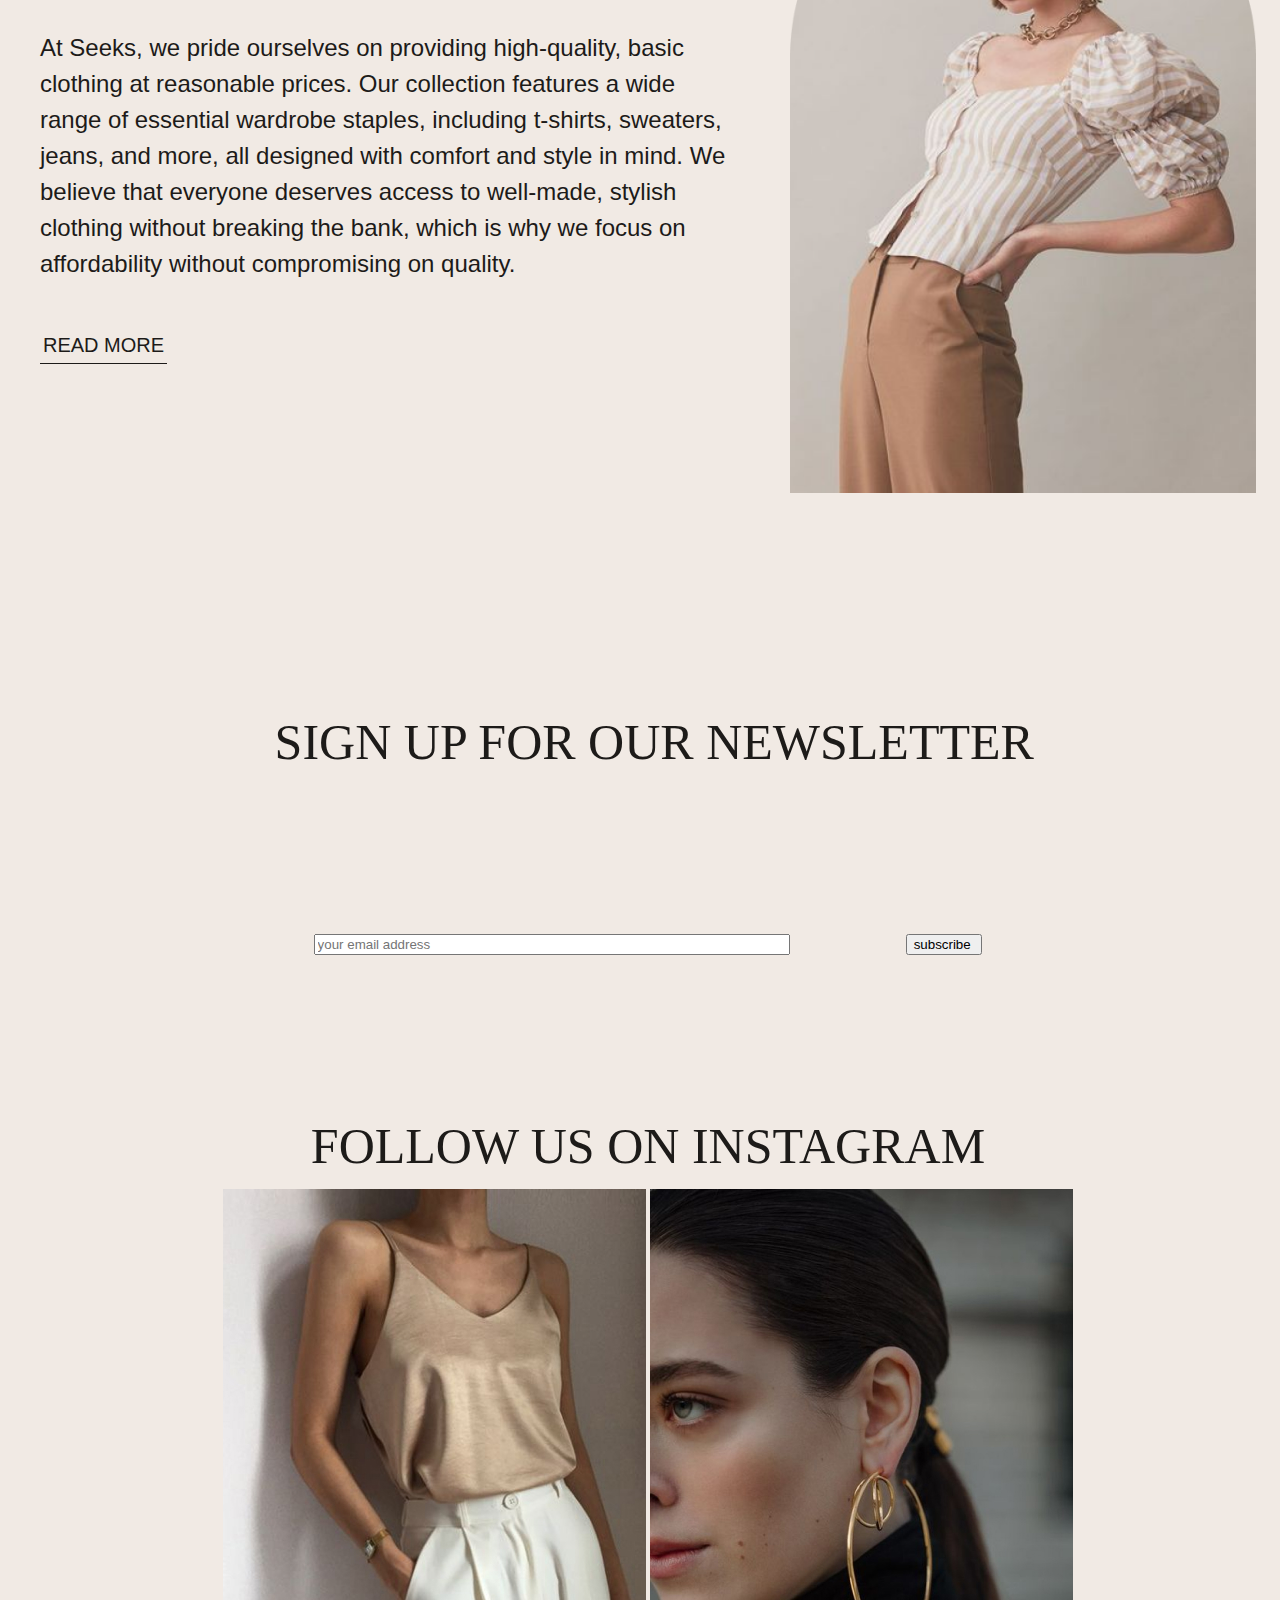
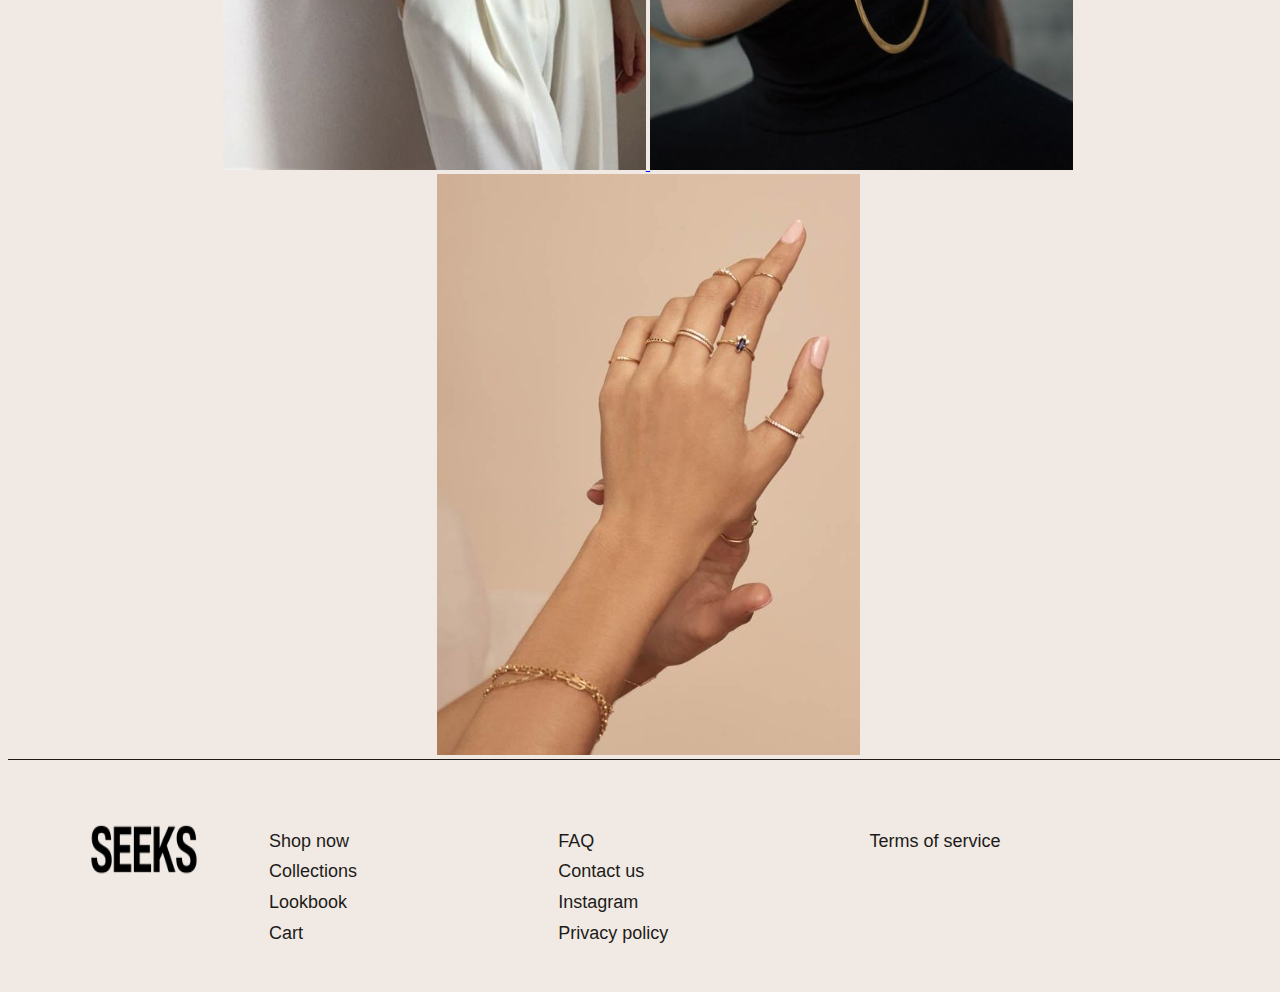
==== commit 499f6aa8: "index.html" ====
--- a/index.html
+++ b/index.html
@@ -2373,7 +2373,7 @@
                     <a class="header__links_style" href="">LOOKBOOK</a>
                 </div>
                 <div class="header__logo">
-                    <a href="index.html"><img src="../img/logo.png" alt="logo"></a>
+                    <a href="index.html"><img src="./img/logo.png" alt="logo"></a>
                 </div>
                 <div class="header__opportunities">
                     <a class="header__links_style header__opportunities_search" id="searchBtn">SEARCH</a>
@@ -2579,4 +2579,4 @@
     </div>
 </body>
 
-</html>+</html>
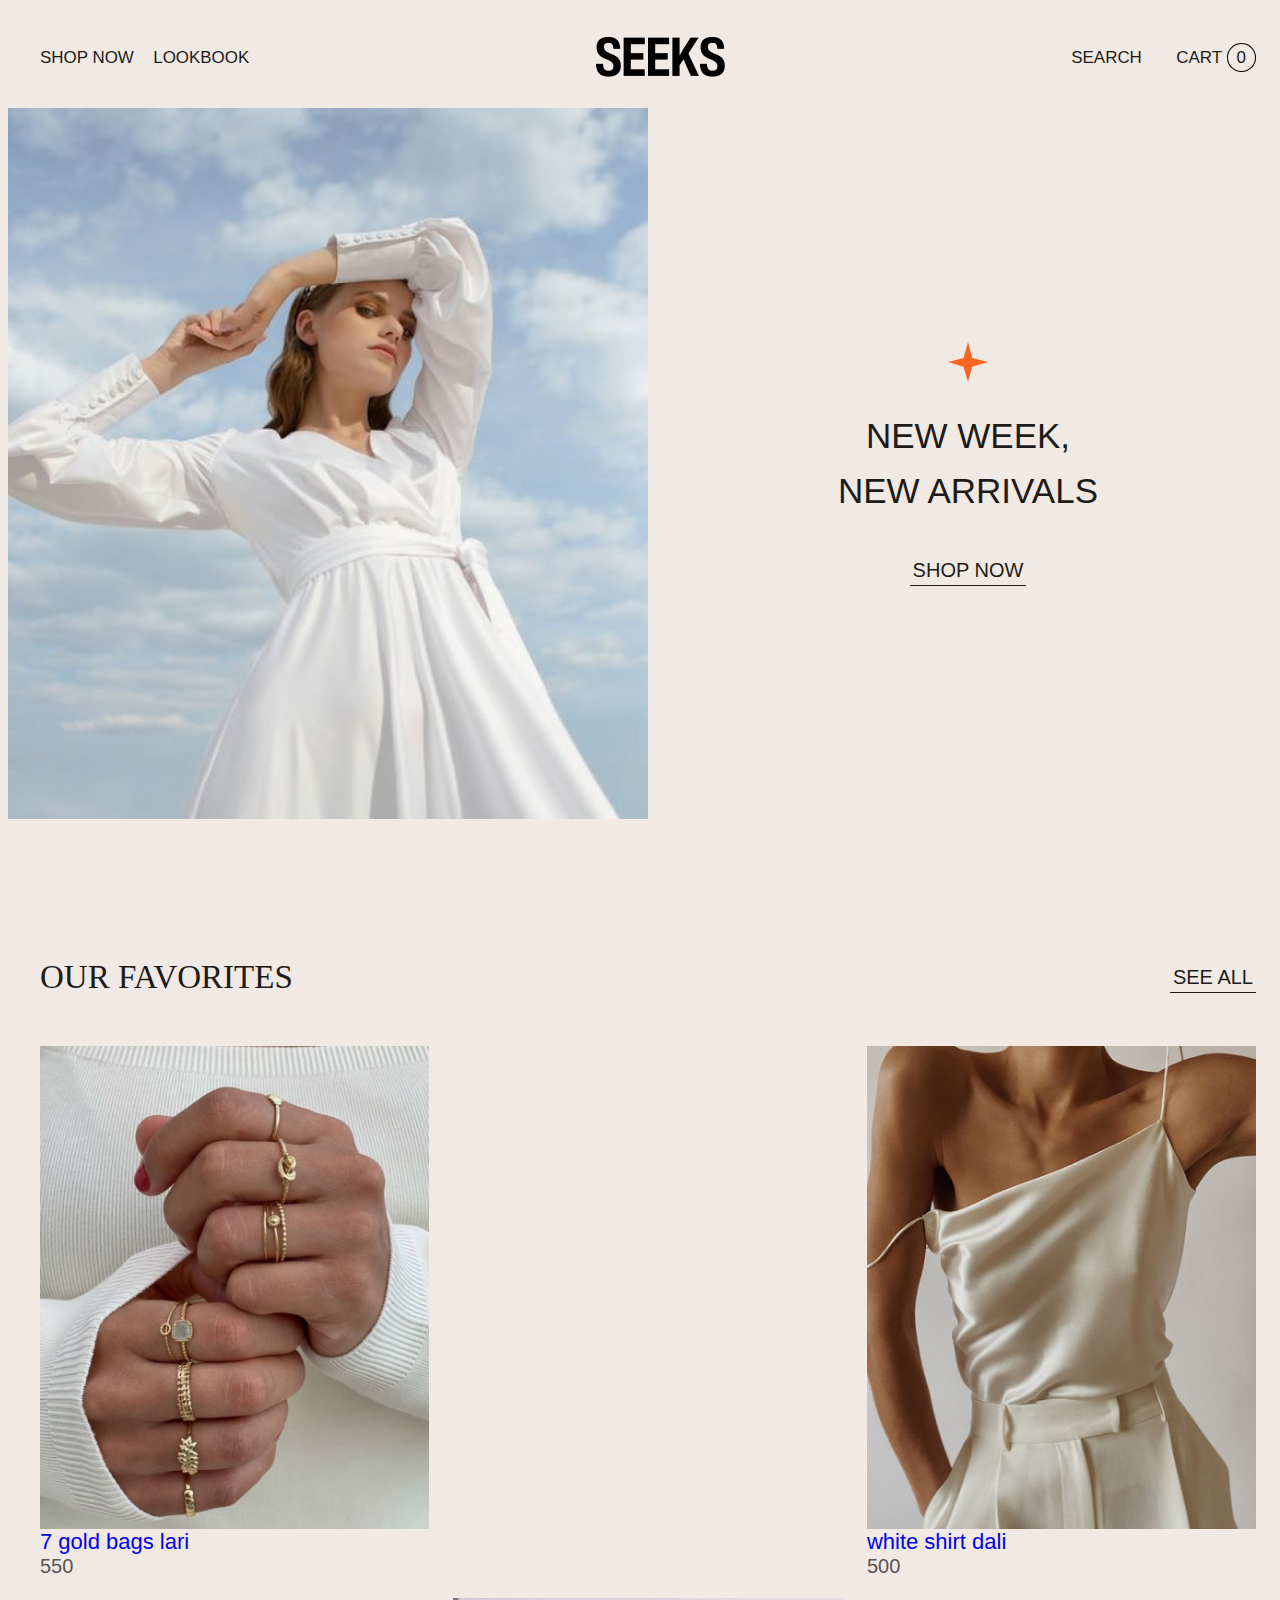
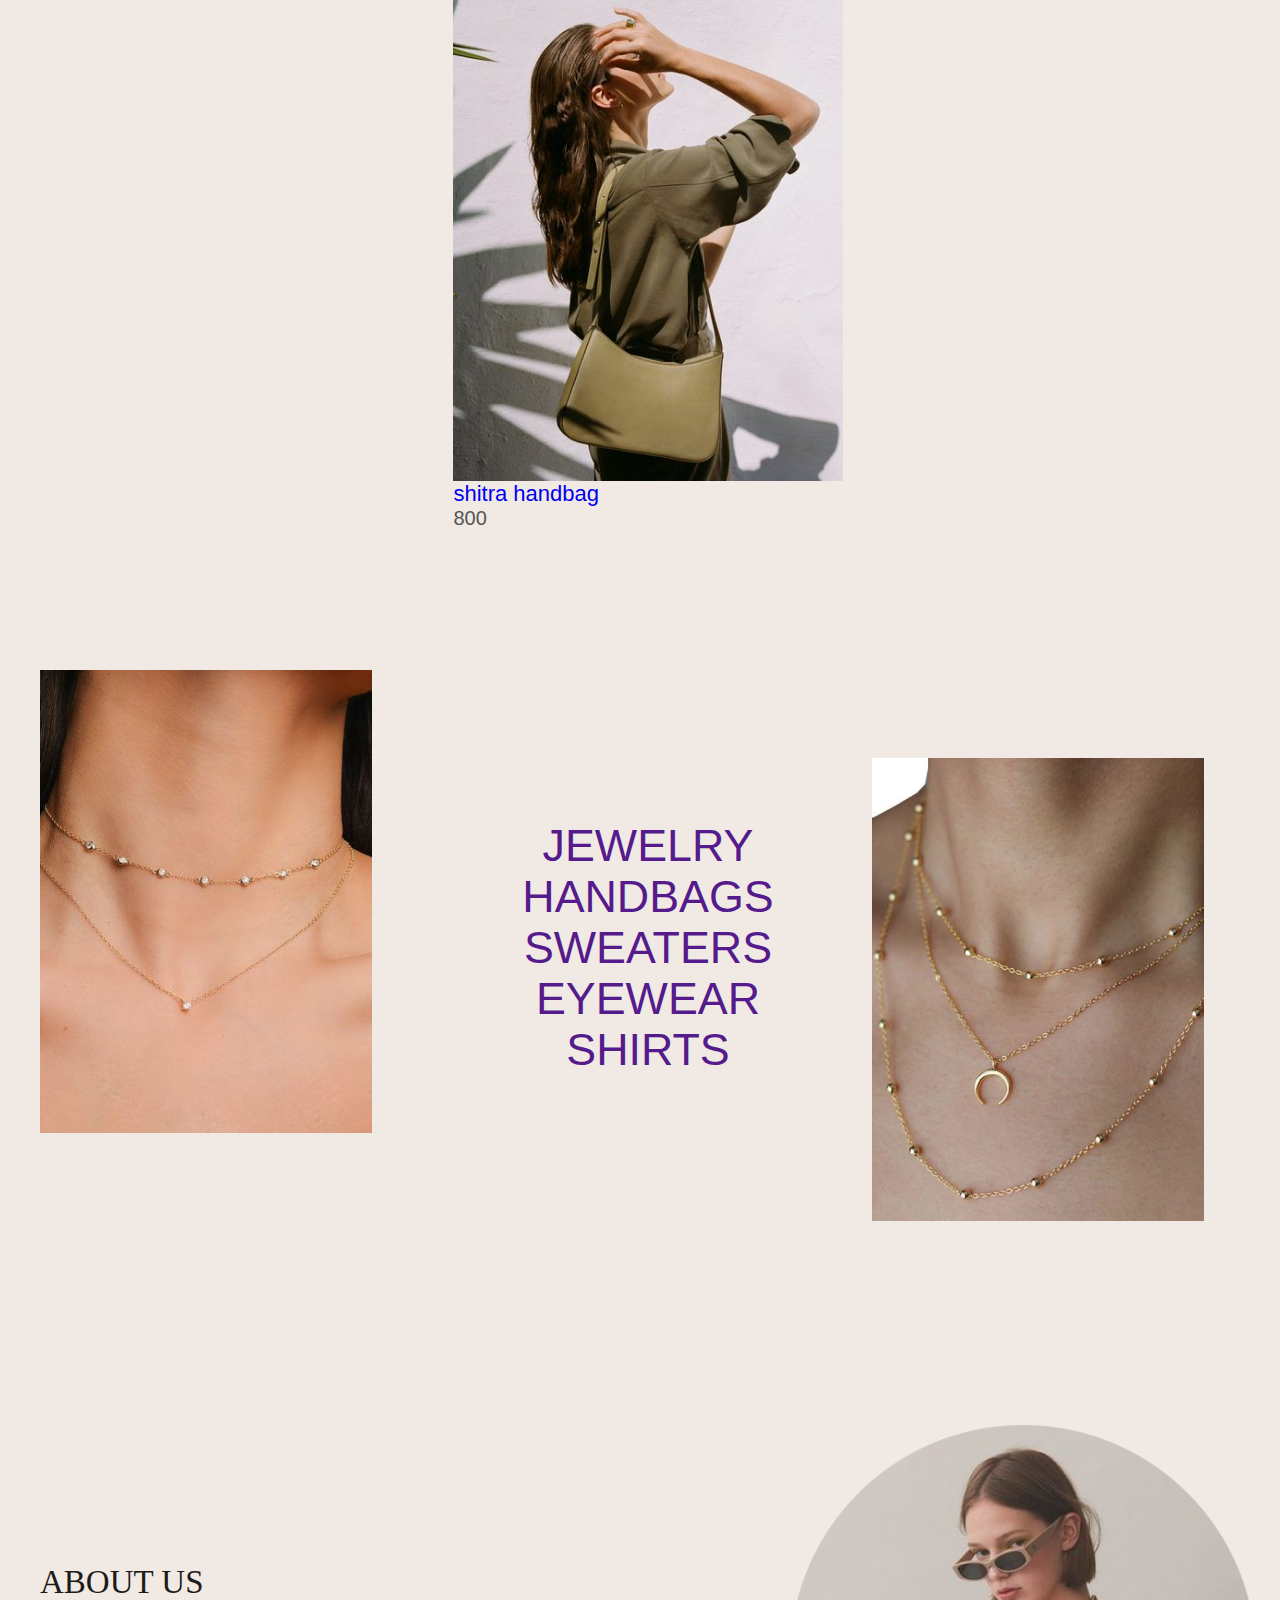
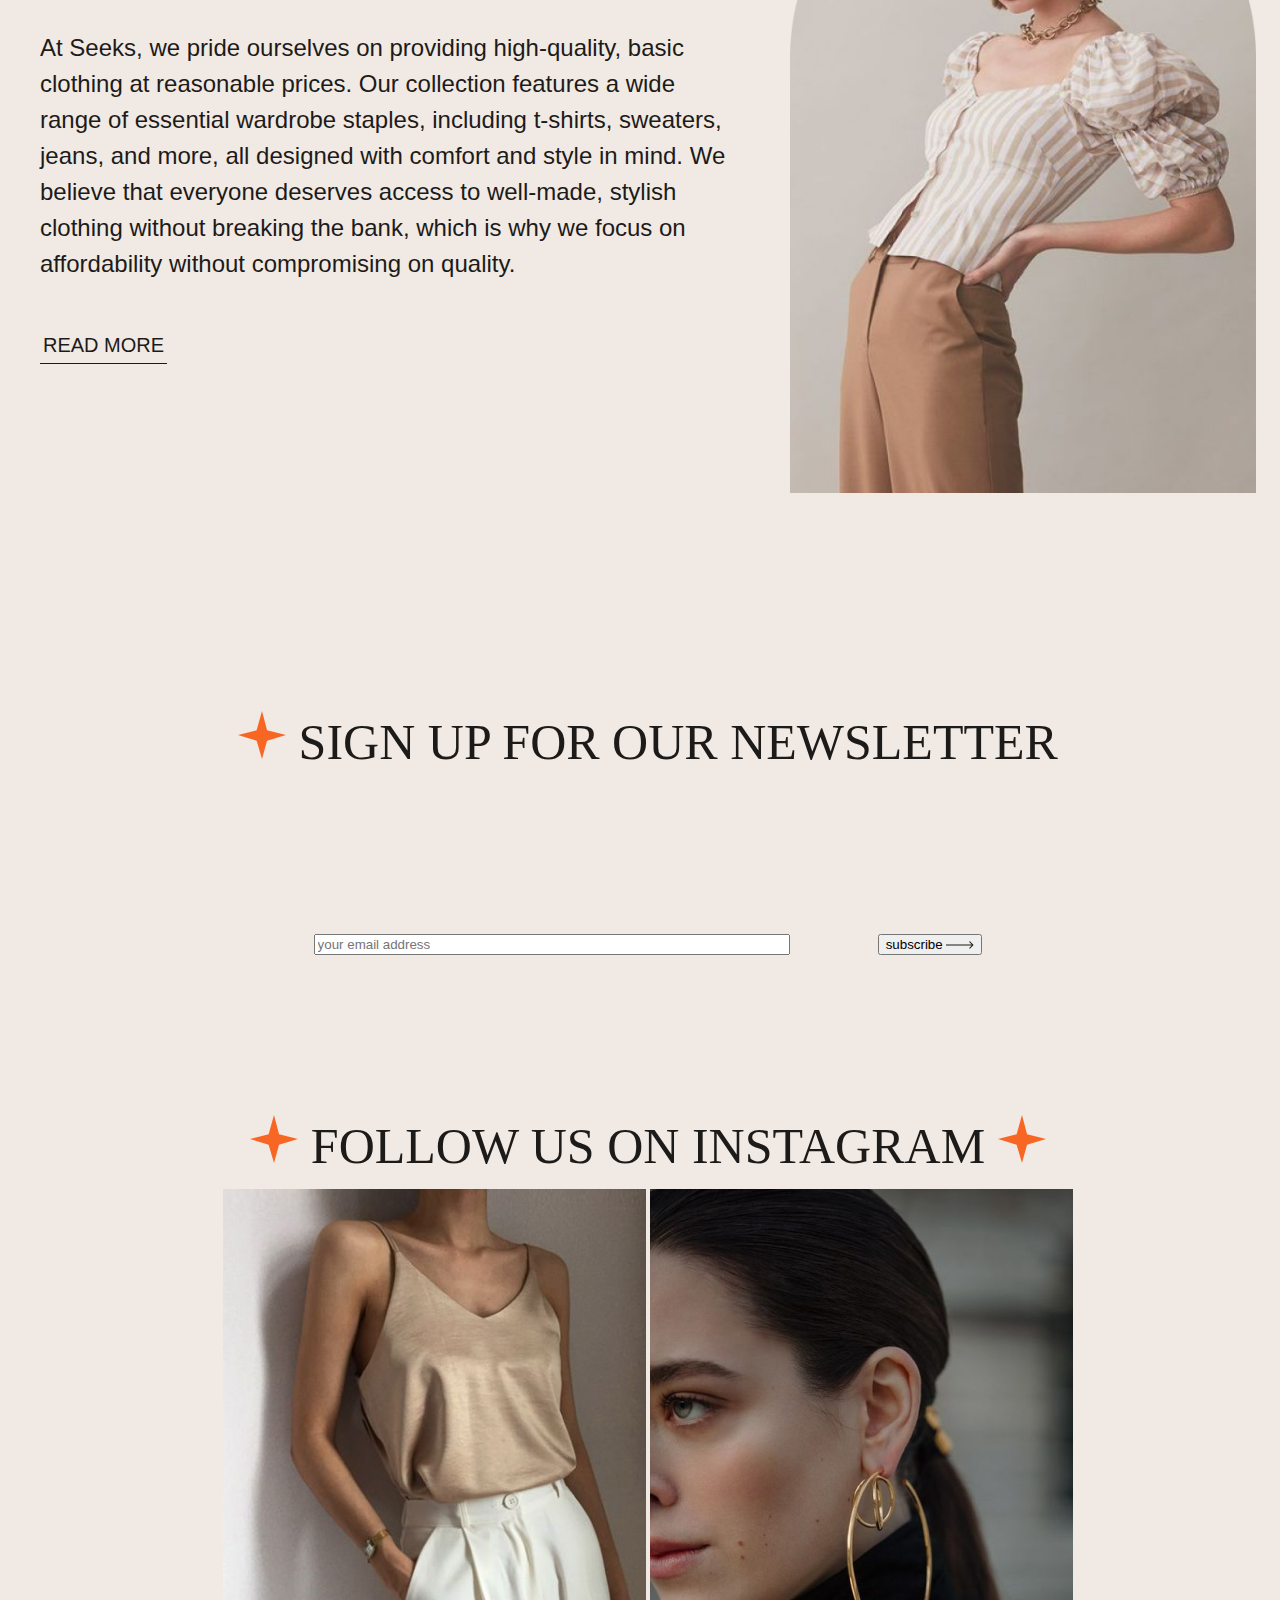
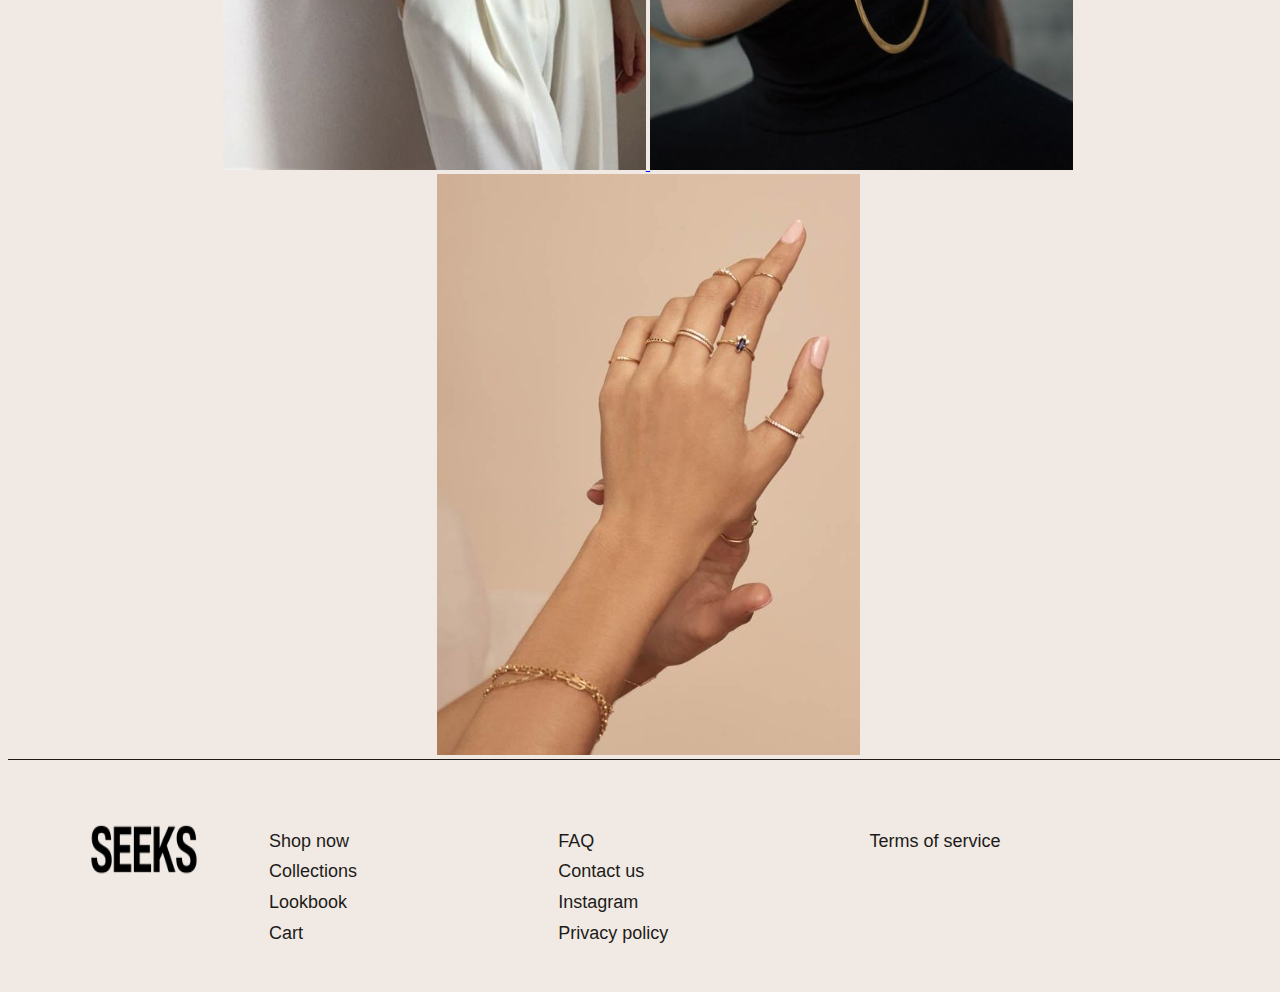
==== commit 29992697: "index.html" ====
--- a/index.html
+++ b/index.html
@@ -2403,10 +2403,10 @@
         <main>
             <section class="mainBanner">
                 <div class="mainBanner__photo">
-                    <img src="../img/photo_head.jpg" alt="">
+                    <img src="./img/photo_head.jpg" alt="">
                 </div>
                 <div class="mainBanner__innerText">
-                    <img src="../img/star.svg" alt="">
+                    <img src="./img/star.svg" alt="">
                     <span class="mainBanner__text">NEW WEEK,</span>
                     <span class="mainBanner__text">NEW ARRIVALS</span>
                     <a href="./catalog.html" class="mainBanner__link link">SHOP NOW</a>
@@ -2425,7 +2425,7 @@
                                 <a href="./product.html?id=1" class="ourFavorites__productLink">
                                     <div class="ourFavorites__product">
                                         <div class="ourFavorites__imgWrapper">
-                                            <img class="ourFavorites__img" src="../img/product_rings.jpg" alt="Rings">
+                                            <img class="ourFavorites__img" src="./img/product_rings.jpg" alt="Rings">
                                         </div>
                                         <p class="ourFavorites__name">7 gold bags lari</p>
                                         <p class="ourFavorites__price">550</p>
@@ -2436,7 +2436,7 @@
                                 <a href="./product.html?id=5" class="ourFavorites__productLink">
                                     <div class="ourFavorites__product">
                                         <div class="ourFavorites__imgWrapper">
-                                            <img class="ourFavorites__img" src="../img/product_shirt.jpg" alt="Shirt">
+                                            <img class="ourFavorites__img" src="./img/product_shirt.jpg" alt="Shirt">
                                         </div>
                                         <p class="ourFavorites__name">white shirt dali</p>
                                         <p class="ourFavorites__price">500</p>
@@ -2449,7 +2449,7 @@
                                 <a href="./product.html?id=2" class="ourFavorites__productLink">
                                     <div class="ourFavorites__product">
                                         <div class="ourFavorites__imgWrapper">
-                                            <img class="ourFavorites__img" src="../img/photo_hadnbag.jpg" alt="Hadnbag">
+                                            <img class="ourFavorites__img" src="./img/photo_hadnbag.jpg" alt="Hadnbag">
                                         </div>
                                         <p class="ourFavorites__name">shitra handbag</p>
                                         <p class="ourFavorites__price">800</p>
@@ -2466,7 +2466,7 @@
                     <div class="categories__inner">
                         <div class="categories__photo">
                             <div class="categories__imgWrapper">
-                                <img class="categories__img" src="../img/product_necklace1.jpg" alt="Necklace">
+                                <img class="categories__img" src="./img/product_necklace1.jpg" alt="Necklace">
                             </div>
                         </div>
                         <div class="categories__nav">
@@ -2484,7 +2484,7 @@
                         </div>
                         <div class="categories__photo categories__photo_bootom">
                             <div class="categories__imgWrapper">
-                                <img class="categories__img" src="../img/product_necklace2.jpg" alt="Necklace">
+                                <img class="categories__img" src="./img/product_necklace2.jpg" alt="Necklace">
                             </div>
                         </div>
                     </div>
@@ -2504,7 +2504,7 @@
                             <a href="about.html" class="aboutUs__link link">READ MORE</a>
                         </div>
                         <div class="aboutUs__imgWrapper">
-                            <img class="aboutUs__img" src="../img/about.png" alt="Girl">
+                            <img class="aboutUs__img" src="./img/about.png" alt="Girl">
                         </div>
                     </div>
                 </div>
@@ -2514,7 +2514,7 @@
                 <div class="container__row container__row_centered">
                     <h2 class="sectionSubtitle">
                         <span class="star star_single">
-                            <img src="../../src/img/star.svg" alt="" class="image">
+                            <img src="./img/star.svg" alt="" class="image">
                         </span>
                         sign up for our newsletter
                     </h2>
@@ -2523,7 +2523,7 @@
                         <button class="subscribe__button" type="button">
                             subscribe
                             <span class="arrow">
-                                <img src="../../src/img/arrow.svg" alt="" class="image">
+                                <img src="./img/arrow.svg" alt="" class="image">
                             </span>
                         </button>
                     </div>
@@ -2535,22 +2535,22 @@
                 <div class="container__row container__row_centered">
                     <h2 class="sectionSubtitle">
                         <span class="star star_double">
-                            <img src="../../src/img/star.svg" alt="" class="image">
+                            <img src="./img/star.svg" alt="" class="image">
                         </span>
                         follow us on instagram
                         <span class="star star_double">
-                            <img src="../../src/img/star.svg" alt="" class="image">
+                            <img src="./img/star.svg" alt="" class="image">
                         </span>
                     </h2>
                     <div class="followUs__photoBlock">
                         <a href="https://grustnogram.ru/" class="followUs__photo">
-                            <img src="../img/inst_1.jpg" alt="" class="image">
+                            <img src="./img/inst_1.jpg" alt="" class="image">
                         </a>
                         <a href="https://grustnogram.ru/" class="followUs__photo">
-                            <img src="../img/inst_2.jpg" alt="" class="image">
+                            <img src="./img/inst_2.jpg" alt="" class="image">
                         </a>
                         <a href="https://grustnogram.ru/" class="followUs__photo">
-                            <img src="../img/inst_3.svg" alt="" class="image">
+                            <img src="./img/inst_3.svg" alt="" class="image">
                         </a>
                     </div>
                 </div>
@@ -2559,7 +2559,7 @@
 
         <footer class="footer container">
             <div class="footer__inner container__row">
-                <img src="../img/logo.png" alt="logo">
+                <img src="./img/logo.png" alt="logo">
                 <div class="footer__list">
                     <ul>
                         <li class="footer__links"><a href="catalog.html">Shop now</a></li>
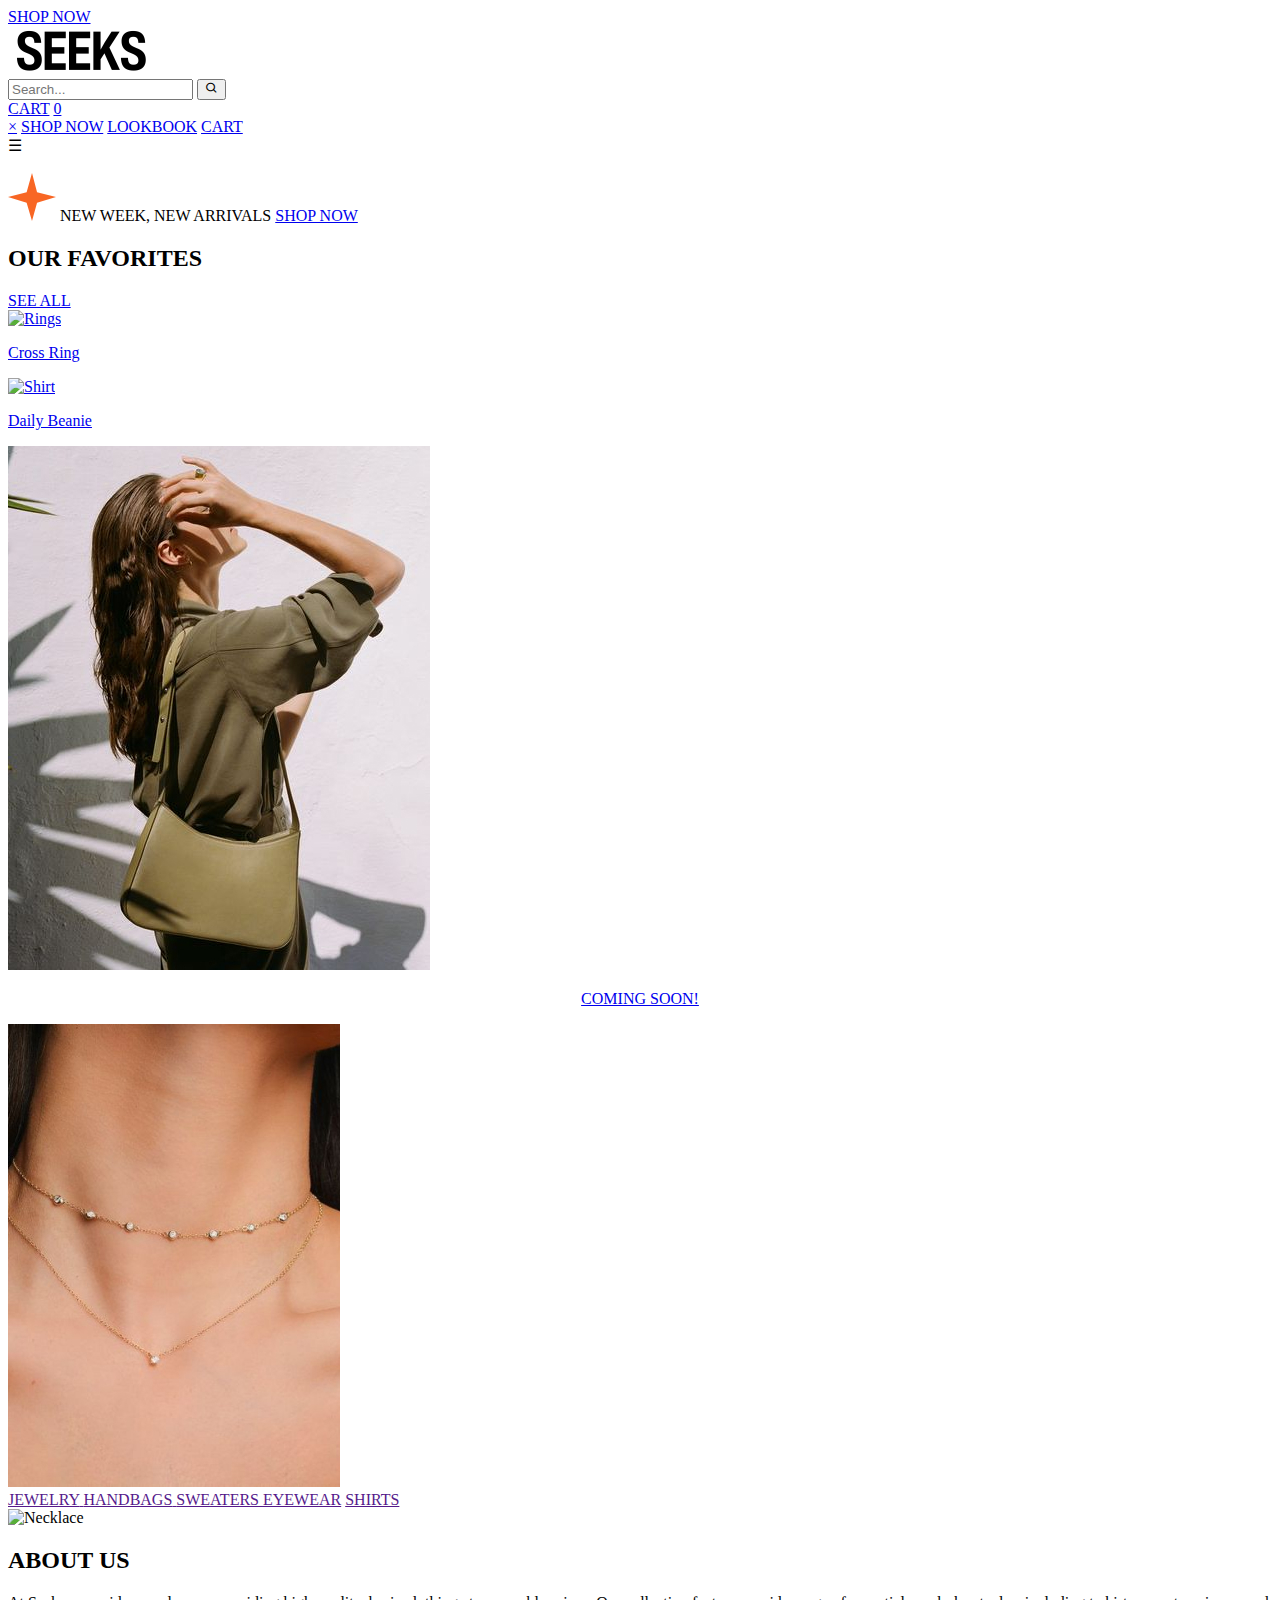
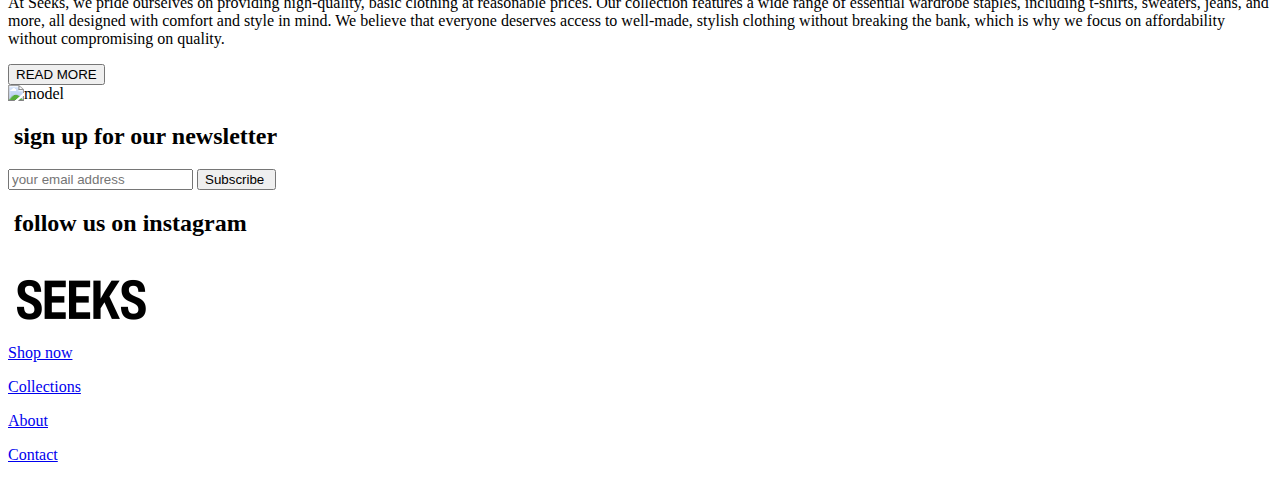
==== commit dc6d60eb: "index.html" ====
--- a/index.html
+++ b/index.html
@@ -2,18 +2,13 @@
 <html lang="en">
 
 <head>
-    <title>Seeks </title>
+    <title>Seeks</title>
     <link href='https://unpkg.com/boxicons@2.1.2/css/boxicons.min.css' rel='stylesheet'>
-	<link rel="stylesheet" href="index.css">
-	 <script>
-       export function getProducts() {
-    return fetch('products.json').then(response => response.json())
-};
-    </script>
+	<link rel="stylesheet" href="index.css">	
 	
 <script src="js/index.js"></script>
 <script src="js/burger.js"></script>
-<script src="js/cart.js"></script>
+<script src="cart.js"></script>
 <script src="js/catalog.js"></script>
 <script src="js/getProducts.js"></script>
 <script src="js/goods.js"></script>
@@ -23,2360 +18,20 @@
 <script src="js/search.js"></script>
 <script src="js/subscribe.js"></script>
 
+<link rel="icon" href= "../img/favi.png" type="icon"/>
 </head>
-<style>
-/* Breakpoints */
-/* Colors */
-/* Fonts */
-@font-face {
-  font-family: "Selna";
-  src: url("../fonts/Selna/Selna Regular.ttf") format("truetype");
-}
-
-@font-face {
-  font-family: "Helvetica";
-  src: url("../fonts/Helvetica/helvetica_regular.otf") format("truetype");
-}
-
-/* Breakpoints */
-/* Colors */
-/* Fonts */
-.header__inner {
-  height: 100px;
-  display: -webkit-box;
-  display: -ms-flexbox;
-  display: flex;
-  -webkit-box-orient: horizontal;
-  -webkit-box-direction: normal;
-  -ms-flex-direction: row;
-  flex-direction: row;
-  -webkit-box-pack: justify;
-  -ms-flex-pack: justify;
-  justify-content: space-between;
-  -webkit-box-align: center;
-  -ms-flex-align: center;
-  align-items: center;
-}
-
-.header__links_style {
-  font-family: "Helvetica";
-  text-decoration: none;
-  font-weight: 400;
-  font-size: 16.96px;
-  line-height: 19.51px;
-  color: black;
-}
-
-.header__links_style:hover {
-  cursor: pointer;
-}
-
-.header__links .header__links_style:first-child {
-  padding-right: 15px;
-}
-
-.header__opportunities .header__links_style:first-child {
-  padding-right: 30px;
-}
-
-.header__opportunities .header__links_style:nth-child(2) {
-  padding-right: 5px;
-}
-
-.header__links_circle {
-  padding: 4px 9px;
-  border: 1px solid red;
-  border-radius: 50%;
-}
-
-.link {
-  font-size: 20px;
-  color: #1D1B19;
-  text-decoration: none;
-  padding: 3px;
-  border-bottom: 1px solid #1D1B19;
-}
-
-.link:hover {
-  cursor: pointer;
-  border-bottom: none;
-}
-
-body {
-  width: 100%;
-  height: 100%;
-  font-family: "Helvetica";
-  color: #1D1B19;
-  background-color: #F1EAE4;
-}
-
-html {
-  height: 100%;
-}
-
-main {
-  -webkit-box-flex: 1;
-  -ms-flex: 1 0 auto;
-  flex: 1 0 auto;
-}
-
-.container {
-  width: 100%;
-}
-
-.container__row {
-  width: 95%;
-  margin: auto;
-  min-height: 80px;
-}
-
-h1,
-h2,
-h3 {
-  font-family: "Selna";
-}
-
-h1,
-h2,
-h3,
-p {
-  margin: 0;
-}
-
-img {
-  max-width: 100%;
-  height: auto;
-}
-
-h1 {
-  font-size: 62px;
-}
-
-h2 {
-  font-size: 50px;
-}
-.container__row_centered {
-    margin: 0 auto;
-    text-align: center;
-}
-
-.image {
-    max-width: 100%;
-}
-
-.subscribe {
-    margin-top: 203px;
-    text-align: center;
-}
-
-.star {
-    width: 48px;
-    height: 48px;
-
-    &_single {
-        display: block;
-        margin: 0 auto 39px auto;
-    }
-
-    &_double {
-        margin: auto;
-    }
-}
-
-// @media screen and (max-width:1400px) {
-//     .star {
-//         width: 38px;
-//         height: 38px
-//     }
-// }
-
-.sectionSubtitle {
-    font-style: normal;
-    font-weight: 400;
-    line-height: 85px;
-    text-transform: uppercase;
-}
-
-.subscribe__form {
-    border-bottom: 1px solid $textColor;
-    width: 55%;
-    margin: 149px auto 0 auto;
-    display: flex;
-    justify-content: space-between;
-
-
-    @media screen and (max-width: 1035px) {
-        width: 70%;
-    }
-
-    @media screen and (max-width: 800px) {
-        width: 85%;
-    }
-}
-
-@mixin formTextStyle {
-    font-family: $generalFont;
-    font-style: normal;
-    font-weight: 400;
-    font-size: 22px;
-    line-height: 25px;
-    padding-bottom: 8px;
-    text-transform: uppercase;
-    background-color: transparent;
-    border: none;
-}
-
-.subscribe__formField {
-    @include formTextStyle;
-    width: 70%;
-
-    &:focus {
-        outline: none;
-
-        &::placeholder {
-            color: rgba(0, 0, 0, 0.1);
-        }
-    }
-
-    @media screen and (max-width: 1255px) {
-        width: 60%;
-    }
-
-    @media screen and (max-width: 500px) {
-        font-size: smaller;
-    }
-
-    @media screen and (max-width: 300px) {
-        font-size: 12px;
-    }
-}
-
-.subscribe__button {
-    @include formTextStyle;
-
-    &:hover {
-        cursor: pointer;
-        transform: scale(1.1);
-    }
-
-    @media screen and (max-width: 500px) {
-        font-size: small;
-    }
-
-    @media screen and (max-width: 300px) {
-        font-size: 12px;
-    }
-}
-
-.arrow {
-    width: 27px;
-}
-
-.subscribe__message {
-    text-align: center;
-    margin-top: 20px;
-    margin-bottom: 149px;
-    font-size: large;
-}
-.header__search {
-  display: none;
-  position: absolute;
-  top: 13%;
-  right: 22%;
-}
-
-.header__searchInput {
-  width: 60px;
-  height: 30px;
-  padding: 0 35px 0 20px;
-  border-radius: 20px;
-  border: 1px solid rgb(204, 198, 198);
-  background-color: #f1eae4;
-  color: #1d1b19;
-}
-
-.header__searchInput:focus {
-  border-color: rgb(204, 198, 198);
-  outline: 0;
-  width: 200px;
-  transition: width 0.2s ease-in 0.2s;
-}
-
-.header__searchBtnWrap {
-  position: absolute;
-  right: 0;
-}
-
-.header__searchBtn {
-  cursor: pointer;
-  margin-top: 4px;
-  margin-right: 2px;
-  z-index: 3;
-  height: 26px;
-  width: 30px;
-  border: 0;
-  margin-bottom: 0;
-  color: #ccc;
-  background: transparent;
-}
-
-.header__searchBtn .bx {
-  font-size: 16px;
-}
-
-.show {
-  display: block;
-}
-
-.pageContent__search {
-  width: 100%;
-  margin-top: 48px;
-  margin-bottom: 0px;
-}
-
-#searchContainer {
-  width: 100%;
-  display: flex;
-  flex-direction: row;
-  flex-wrap: wrap;
-}
-
-#searchContainer .catalog__item {
-  width: 45%;
-  padding: 20px;
-}
-
-#SearchOnRequest {
-  margin-left: 10px;
-}
-
-.catalog__hide {
-  display: none;
-}
-
-@media screen and (min-width: 960px) and (max-width: 1026px) {
-  .header__search {
-    display: none;
-    position: absolute;
-    top: 15.5%;
-    right: 22%;
-  }
-
-  .show {
-    display: block;
-  }
-}
-
-@media screen and (max-width: $tablet) {
-  .header__search {
-    display: none;
-    position: absolute;
-    top: 10%;
-    right: 8.5%;
-  }
-
-  .show {
-    display: block;
-  }
-}
-
-@media screen and (max-width: 564px) {
-  .header__searchInput {
-    width: 42px;
-  }
-  .header__searchInput:focus {
-    width: 70px;
-  }
-}
-.product {
-    margin-bottom: 100px;
-}
-
-.product__inner {
-    display: grid;
-    grid-template-columns: 1fr 1fr;
-    row-gap: 20px;
-    column-gap: 20px;
-}
-
-.product__img {
-    width: 100%;
-}
-
-.product__nameWrapper {
-    font-size: 30px;
-}
-
-.product__priceWrapper {
-    margin-top: 15px;
-    font-size: 22px;
-    font-weight: bold;
-}
-
-.product__span {
-    margin-right: 10px;
-    font-size: 18px;
-    font-weight: 600;
-}
-
-.product__size {
-    display: flex;
-    align-items: center;
-    margin-top: 40px;
-    font-size: 18px;
-}
-
-.product__oneSize {
-    font-size: 16px;
-}
-
-.product__buttons {
-    display: flex;
-    gap: 15px;
-    margin-top: 20px;
-}
-
-.product__button {
-    display: inline-block;
-    box-sizing: border-box;
-    font-size: 1.1rem;
-    line-height: 1.55;
-    letter-spacing: 0.5px;
-    text-decoration: none;
-    text-align: center;
-    padding: 1.1rem 3.4rem 1.1rem 3.4rem;
-    border: none;
-    background-color: $mainBgColor;
-
-    &:hover {
-        cursor: pointer;
-        color: $bgColor;
-        background-color: $textColor;
-        transition: background-color 0.4s ease;
-    }
-}
-
-.product__descriptionWrapper {
-    margin-top: 50px;
-}
-
-.product__description {
-    margin-top: 10px;
-    font-weight: lighter;
-    line-height: 1.5;
-    font-size: 16px;
-}
-
-.product__select {
-    font-size: 15px;
-    outline: none;
-
-    &:hover {
-        cursor: pointer;
-    }
-}
-
-.product__selectWrapper {
-    display: flex;
-    align-items: center;
-    justify-content: space-between;
-    position: relative;
-    width: 65px;
-    border: 1px solid #050502;
-
-    &:hover {
-        cursor: pointer;
-    }
-}
-
-.product__selectWrapper_hidden {
-    display: none;
-}
-
-.product__selectWrapper select {
-    width: 60px;
-    height: 28px;
-    padding: 0 15px 0 7px;
-    background: transparent;
-    border: 0;
-    appearance: none;
-}
-
-.product__selectArrow {
-    width: 12px;
-    position: absolute;
-    right: 9px;
-    pointer-events: none;
-}
-
-@media screen and (max-width: 1100px) {
-    .product__buttons {
-        flex-direction: column;
-        align-self: flex-start;
-    }
-}
-
-@media screen and (max-width: $tablet) {
-    .product__nameWrapper {
-        font-size: 25px;
-    }
-
-    .product__priceWrapper {
-        font-size: 20px;
-    }
-
-    .product__span {
-        font-size: 16px;
-    }
-
-    .product__description {
-        font-size: 15px;
-    }
-}
-
-@media screen and (max-width: $mobile) {
-    .product__inner {
-        grid-template-columns: 1fr;
-    }
-
-    .product__buttons {
-        margin-top: 35px;
-    }
-}
-.ourFavorites__header {
-    display: flex;
-    justify-content: space-between;
-    align-items: center;
-    margin-top: 140px;
-    margin-bottom: 50px;
-}
-
-.ourFavorites__title {
-    font-weight: 400;
-}
-
-.ourFavorites__line1 {
-    display: flex;
-    justify-content: space-between;
-    margin-bottom: 20px;
-}
-
-.ourFavorites__line2 {
-    display: flex;
-    justify-content: center;
-}
-
-.ourFavorites__item {
-    width: 32%;
-}
-
-.ourFavorites__productLink {
-    color: $textColor;
-    text-decoration: none;
-
-    :hover .ourFavorites__name {
-        text-decoration: underline;
-    }
-}
-
-a .ourFavorites__imgWrapper {
-    background: #000;
-    overflow: hidden;
-}
-
-a .ourFavorites__imgWrapper img {
-    opacity: 1;
-    transition: opacity 124ms linear, transform 124ms linear;
-    width: 100%;
-    height: auto;
-    display: block;
-}
-
-a:hover .ourFavorites__imgWrapper img {
-    opacity: 0.90;
-    transform: scale(1.05);
-}
-
-.ourFavorites__name {
-    font-size: 22px;
-}
-
-.ourFavorites__price {
-    font-size: 20px;
-    color: #555555;
-}
-
-@media screen and (max-width:1400px) {
-    .ourFavorites__title {
-        font-size: 33px;
-    }
-}
-
-
-@media screen and (max-width:1200px) {
-
-    .ourFavorites__header {
-        margin-top: 80px;
-        margin-bottom: 40px;
-    }
-
-    .ourFavorites__link {
-        font-size: 15px;
-    }
-
-    .ourFavorites__name {
-        font-size: 17px;
-    }
-
-    .ourFavorites__price {
-        font-size: 15px;
-    }
-}
-
-@media screen and (max-width: $tablet) {
-    .ourFavorites__title {
-        font-size: 30px;
-    }
-}
-
-@media screen and (max-width:$mobile) {
-
-    .ourFavorites__header {
-        margin-top: 100px;
-        margin-bottom: 30px;
-    }
-
-    .ourFavorites__line1 {
-        display: flex;
-        flex-direction: column;
-        align-items: center;
-        gap: 35px;
-        margin-bottom: 35px;
-    }
-
-    .ourFavorites__item {
-        width: 85%;
-    }
-
-    .ourFavorites__title {
-        font-size: 25px;
-    }
-
-    .ourFavorites__link {
-        font-size: 12px;
-    }
-}
-
-@media screen and (max-width: 320px) {
-    .ourFavorites__title {
-        font-size: 20px;
-    }
-}
-
-body,
-html {
-    height: 100%;
-}
-
-.container {
-    min-height: 100%;
-    display: flex;
-    flex-direction: column;
-}
-
-.main {
-    flex: 1 1 auto;
-}
-
-.orderNav {
-    width: 20%;
-    display: flex;
-    justify-content: space-between;
-
-    a {
-        text-decoration: none;
-        color: $textColor;
-
-        &:hover {
-            text-decoration: underline;
-        }
-    }
-
-    p {
-        text-decoration: underline;
-    }
-}
-
-@media (min-width: $tablet) and (max-width: $desktop) {
-    .orderNav {
-        width: 25%;
-    }
-}
-
-@media screen and (max-width:$tablet) {
-    .orderNav {
-        width: 30%;
-    }
-}
-
-@media screen and (max-width:$mobile) {
-    .orderNav {
-        width: 40%;
-    }
-}
-
-@media screen and (max-width:$smallMobile) {
-    .orderNav {
-        width: 50%;
-    }
-}
-
-@media screen and (max-width:350px) {
-    .orderNav {
-        width: 70%;
-    }
-}
-
-.arrowImg {
-    width: 12px;
-    height: 12px;
-}
-
-.checkout__form {
-    margin: 60px 0;
-    display: flex;
-    justify-content: space-between;
-
-    h3 {
-        margin: 30px 0;
-        font-family: $headerFont;
-        font-size: 25px;
-
-        &:first-child {
-            margin-top: 0;
-        }
-    }
-}
-
-.checkout__formItem {
-    width: 47%;
-    text-align: left;
-    display: flex;
-    flex-direction: column;
-}
-
-@media screen and (max-width:$tablet) {
-    .checkout__form {
-        flex-direction: column;
-    }
-
-    .checkout__formItem {
-        width: 95%;
-        margin: 0 auto;
-    }
-}
-
-@mixin fieldStyle {
-    background-color: transparent;
-    border: none;
-    border-bottom: 1px solid rgba(0, 0, 0, 0.1);
-    margin-top: 10px;
-
-    &:focus {
-        outline: none;
-        border-bottom: 1px solid $textColor;
-    }
-}
-
-.checkout__formField {
-    @include fieldStyle;
-}
-
-.checkout__formField_invalid {
-    border-bottom: 1px solid red;
-}
-
-.errorSign {
-    width: 1em;
-    height: 1em;
-    text-align: center;
-    padding-bottom: 1px;
-    color: red;
-    border: 1px solid red;
-    border-radius: 50%;
-    align-self: flex-end;
-    margin-top: -1.8em;
-    visibility: hidden;
-}
-
-#userEmailError, 
-#userPhoneError,
-#userCountryError,
-#userCityError,
-#userAddressError {
-    margin-top: -1.4em;
-}
-
-.errorMessageEmail,
-.errorMessagePhone {
-    margin-top: 1em;
-    margin-bottom: 2em;
-    font-size: small;
-}
-
-.formField__wrapper {
-    height: 3em;
-    display: flex;
-    flex-direction: column;
-    justify-content: space-between;
-}
-
-.formField__wrapper_hidden {
-    display: none;
-}
-
-.checkbox__wrapper {
-    margin: 2em 0;
-}
-
-.errorMessageEmail,
-.errorMessagePhone {
-    color: red;
-}
-
-.checkout__checkbox {
-    position: absolute;
-    z-index: -1;
-    opacity: 0;
-}
-
-.checkout__checkbox+label {
-    display: inline-flex;
-    align-items: center;
-    user-select: none;
-    position: relative;
-}
-
-.checkout__checkbox+label::before {
-    content: '';
-    display: inline-block;
-    width: 25px;
-    height: 25px;
-    border: 1px solid $textColor;
-    flex-shrink: 0;
-    flex-grow: 0;
-    margin-right: 0.5em;
-    background-repeat: no-repeat;
-    background-position: center center;
-    background-size: 50% 50%;
-}
-
-.checkout__checkbox:checked+label::after {
-    content: '';
-    background: $textColor;
-    width: 15px;
-    height: 15px;
-    position: absolute;
-    left: 6px;
-}
-
-.userInfo {
-    border: none;
-    padding: 0;
-    display: grid;
-    grid-template-areas: 'name surname'
-        'tel .';
-    gap: 20px;
-}
-
-@media screen and (max-width:$mobile) {
-    .userInfo {
-        display: flex;
-        flex-direction: column;
-    }
-}
-
-.address {
-    div {
-        margin-top: 1em;
-    }
-}
-
-.radio__wrapper {
-    display: inline-block;
-    margin-bottom: 1em;
-}
-
-.customRadio {
-    position: absolute;
-    z-index: -1;
-    opacity: 0;
-}
-
-.customRadio+label {
-    display: inline-flex;
-    align-items: center;
-    user-select: none;
-}
-
-.customRadio+label::before {
-    content: '';
-    display: inline-block;
-    width: 1em;
-    height: 1em;
-    flex-shrink: 0;
-    flex-grow: 0;
-    border: 1px solid $textColor;
-    border-radius: 50%;
-    margin-right: 0.5em;
-    background-repeat: no-repeat;
-    background-position: center center;
-    background-size: 50% 50%;
-}
-
-// .customRadio_invalid+label::before {
-//     content: '!';
-//     color: red;
-//     text-align: center;
-//     padding-bottom: 2px;
-//     border: 1px solid red;
-// }
-
-.customRadio:checked+label::before {
-    border-color: $textColor;
-    background-color: $textColor;
-    background-image: url("data:image/svg+xml,%3csvg xmlns='http://www.w3.org/2000/svg' viewBox='-4 -4 8 8'%3e%3ccircle r='3' fill='%23fff'/%3e%3c/svg%3e");
-}
-
-.orderSummary {
-    display: flex;
-    flex-direction: column;
-}
-
-.orderEdit {
-    width: fit-content;
-    align-self: end;
-    margin-bottom: 20px;
-    text-decoration: none;
-    color: $textColor;
-
-    &:hover {
-        text-decoration: underline;
-    }
-}
-
-.purchase {
-    width: 95%;
-    margin: auto;
-    padding: 1.5em 5px;
-    border-bottom: 1px solid rgba(0, 0, 0, 0.1);
-    display: flex;
-    justify-content: space-between;
-    align-items: center;
-
-    &:first-child {
-        border-top: 1px solid rgba(0, 0, 0, 0.1);
-    }
-}
-
-.purchase__preview {
-    width: 25%;
-}
-
-.discount {
-    display: flex;
-    justify-content: space-between;
-    margin: 4em 0;
-}
-
-.discount__code {
-    @include fieldStyle;
-    width: 85%;
-    padding: 8px 0;
-    font-size: 16px;
-}
-
-.discount__button {
-    font-size: 16px;
-    width: fit-content;
-    background-color: transparent;
-    border: none;
-
-    &:hover {
-        border-bottom: 1px solid $textColor;
-        cursor: pointer;
-    }
-}
-
-.costs {
-    display: flex;
-    flex-direction: column;
-    align-items: flex-end;
-
-    div {
-        margin: 5px 0;
-        display: flex;
-
-        p {
-            padding-left: 10px;
-        }
-    }
-}
-
-.totalCost {
-    font-family: $generalFont;
-    font-size: 2em;
-    font-weight: 700;
-    padding: 8px 0;
-}
-
-.errorMessage {
-    color: red;
-    font-size: 1.5em;
-    text-align: right;
-}
-
-.submitButton {
-    font-size: 16px;
-    text-decoration: none;
-    text-align: center;
-    font-family: $generalFont;
-    width: 60%;
-    height: 50px;
-    padding: 16px;
-    margin-top: 30px;
-    margin-left: 40%;
-    background-color: $textColor;
-    color: white;
-    border: none;
-
-    &:hover {
-        cursor: pointer;
-        opacity: 0.7;
-    }
-}
-
-.container__modal {
-    background-color: rgba(0, 0, 0, 0.3);
-    display: flex;
-    justify-content: center;
-    align-items: center;
-    position: fixed;
-    opacity: 0;
-    pointer-events: none;
-    top: 0;
-    left: 0;
-    height: 100vh;
-    width: 100vw;
-    transition: opacity 0.3s ease;
-}
-
-.container__modal_visible {
-    opacity: 1;
-    pointer-events: auto;
-}
-
-.modal {
-    box-sizing: border-box;
-    background-color: whitesmoke;
-    box-shadow: 0 2px 4px rgba(0, 0, 0, 0.3);
-    padding: 30px 50px;
-    width: 85%;
-    height: 60%;
-    display: flex;
-    justify-content: center;
-    align-items: center;
-}
-
-.orderSuccess {
-    display: flex;
-    flex-direction: column;
-    justify-content: center;
-    align-items: center;
-}
-
-#successButton {
-    height: auto;
-    padding: 16px;
-    margin-top: 30px;
-    margin-left: 0;
-}
-.mainBanner {
-  width: 100%;
-  display: flex;
-  flex-direction: row;
-}
-
-.mainBanner__innerText {
-  width: 50%;
-  display: flex;
-  flex-direction: column;
-  justify-content: center;
-  align-items: center;
-}
-
-.mainBanner__innerText img {
-  width: 48px;
-  height: 48px;
-  margin-bottom: 26px;
-}
-
-.mainBanner__text {
-  font-family: $headerFont;
-  font-size: 62.84px;
-  line-height: 79.81px;
-}
-
-.mainBanner__link {
-  font-size: 18px;
-  margin-top: 38px;
-}
-
-.mainBanner__photo {
-  width: 50%;
-}
-
-.mainBanner__photo img {
-  display: block;
-  width: 100%;
-  height: 100%;
-  object-fit: cover;
-}
-
-@media screen and (min-width: 640px) and (max-width: 1400px) {
-  .mainBanner__innerText img {
-    width: 40px;
-    height: 40px;
-  }
-
-  .mainBanner__text {
-    font-size: 35px;
-    line-height: 55px;
-  }
-
-  .mainBanner__link {
-    font-size: 16px;
-  }
-}
-
-@media screen and (max-width: $mobile) {
-  .mainBanner {
-    flex-wrap: wrap;
-  }
-
-  .mainBanner__innerText {
-    width: 100%;
-    margin-top: 20px;
-  }
-
-  .mainBanner__photo {
-    width: 100%;
-  }
-
-  .mainBanner__text {
-    font-size: 40px;
-    line-height: 60px;
-  }
-
-  .mainBanner__link {
-    margin-bottom: 20px;
-  }
-}
-
-@media screen and (max-width: $smallMobile) {
-  .mainBanner__innerText img {
-    width: 40px;
-    height: 40px;
-  }
-
-  .mainBanner__text {
-    font-size: 30px;
-    line-height: 50px;
-  }
-
-  .mainBanner__link {
-    font-size: 14px;
-  }
-}
-.link {
-    font-size: 20px;
-    color: $textColor;
-    text-decoration: none;
-    padding: 3px;
-    border-bottom: 1px solid $textColor;
-
-    &:hover {
-        cursor: pointer;
-        border-bottom: none;
-    }
-}
-.header__inner {
-    height: 100px;
-    display: flex;
-    flex-direction: row;
-    justify-content: space-between;
-    align-items: center;
-}
-
-.header__links_style {
-    font-family: $generalFont;
-    text-decoration: none;
-    font-size: 16.96px;
-    line-height: 19.51px;
-    color: #1D1B19;
-
-    &:hover {
-        cursor: pointer;
-        text-decoration: underline;
-    }
-}
-
-.header__links .header__links_style:first-child {
-    padding-right: 15px;
-}
-
-.header__opportunities .header__links_style:first-child {
-    padding-right: 30px;
-}
-
-.header__opportunities .header__links_style:nth-child(2) {
-    padding-right: 5px;
-}
-
-.header__links_circle {
-    padding: 4px 9px;
-    border: 1px solid black;
-    border-radius: 50%;
-}
-
-.header__burgerMenu {
-    display: none;
-}
-
-@media screen and (max-width:$tablet) {
-    .header__links {
-        display: none;
-    }
-
-    .header__opportunities_cart {
-        display: none;
-    }
-
-    .header__links_circle {
-        display: none;
-    }
-
-    .header__inner {
-        justify-content: flex-start;
-    }
-
-    .header__opportunities {
-        order: 2;
-    }
-
-    .header__opportunities .header__links_style:first-child {
-        padding-right: 0;
-    }
-
-    .header__logo {
-        order: 1;
-        width: 100%;
-        display: flex;
-        justify-content: center;
-    }
-
-    .header__burgerMenu {
-        display: block;
-        order: 0;
-    }
-
-    .header__sidenav {
-        height: 100%;
-        width: 0;
-        position: fixed;
-        z-index: 1;
-        top: 0;
-        left: 0;
-        background-color: #9DB7CF;
-        overflow-x: hidden;
-        padding-top: 60px;
-        transition: 0.5s;
-    }
-
-    .header__link {
-        padding: 20px 20px 40px 20px;
-        margin-top: 20px;
-        font-size: 24px;
-        text-decoration: none;
-        color: white;
-        display: block;
-        transition: 0.3s;
-
-        &:hover {
-            cursor: pointer;
-            text-decoration: underline;
-        }
-    }
-
-    .header__closeBtn {
-        text-decoration: none;
-        color: white;
-        position: absolute;
-        top: 0;
-        right: 25px;
-        font-size: 40px;
-        margin-left: 50px;
-    }
-
-    #header__openBtn {
-        font-size: 30px;
-    }
-
-    .open {
-        width: 250px;
-    }
-}
-
-@media screen and (max-width:$mobile) {
-    .header__logo img {
-        width: 100px;
-    }
-
-    .header__link {
-        font-size: 20px;
-        margin-top: 0;
-    }
-
-@media screen and (max-width:400px) {
-    .open {
-        width: 50%;
-    }
-}
-
-    .header__link {
-        display: flex;
-        justify-content: center;
-    }
-
-    .header__sidenav .header__link:nth-child(2) {
-        margin-top: 40px;
-    }
-
-    .header__opportunities_search {
-        font-size: 14px;
-    }
-}
-.footer {
-    flex: 0 0 auto;
-    height: 100%;
-    border-top: 1px solid #1D1B19;
-}
-
-.footer__inner {
-    display: flex;
-    flex-direction: row;
-    padding-top: 77px;
-}
-
-.footer__inner img {
-    width: 167px;
-    height: 58px;
-    margin-left: 44px;
-}
-
-.footer__links a {
-    text-decoration: none;
-    font-family: $generalFont;
-    font-size: 18px;
-    line-height: 20.7px;
-    color: #1D1B19;
-
-    &:hover {
-        cursor: pointer;
-        text-decoration: underline;
-    }
-}
-
-.footer__list {
-    width: 80%;
-    margin-left: 286px;
-}
-
-.footer__list ul {
-    list-style-type: none;
-    height: 150px;
-    display: flex;
-    flex-direction: column;
-    flex-wrap: wrap;
-}
-
-.footer__list ul li {
-    padding-bottom: 14px;
-}
-
-.footer__text {
-    font-family: $headerFont;
-    margin-left: 70px;
-    font-size: 16.58px;
-    line-height: 28.19px;
-}
-
-@media screen and (min-width:960px) and (max-width:1400px) {
-    .footer__inner img {
-        width: 120px;
-        padding-top: 10px;
-    }
-
-    .footer__list {
-        margin-left: 20px;
-    }
-
-    .footer__list ul li {
-        padding: 5px;
-    }
-
-    .footer__inner {
-        padding-top: 50px;
-    }
-
-    .footer__text {
-        margin-top: 20px;
-        margin-left: 50px;
-    }
-}
-
-@media screen and (min-width:640px) and (max-width:$tablet) {
-    .footer__inner img {
-        width: 120px;
-        padding-top: 10px;
-    }
-
-    .footer__list {
-        margin-left: 30px;
-    }
-
-    .footer__links a {
-        font-size: 16px;
-        line-height: 20px;
-    }
-
-    .footer__list ul li {
-        padding: 6px;
-    }
-
-    .footer__inner {
-        padding-top: 50px;
-    }
-
-    .footer__text {
-        margin-top: 20px;
-        margin-left: 50px;
-    }
-}
-
-
-@media screen and (min-width:401px) and (max-width:$mobile) {
-    .footer__inner {
-        padding-top: 20px;
-        flex-wrap: wrap;
-    }
-
-    .footer__inner img {
-        width: 100px;
-        margin-left: 20px;
-    }
-
-    .footer__list ul {
-        flex-wrap: wrap;
-        padding: 0px;
-    }
-
-    .footer__list {
-        width: 100%;
-        margin-left: 20px;
-    }
-
-    .footer__text {
-        margin-left: 20px;
-    }
-}
-
-@media screen and (max-width:400px) {
-    .footer__inner {
-        padding-top: 20px;
-        flex-wrap: wrap;
-    }
-
-    .footer__inner img {
-        width: 100px;
-        margin-left: 20px;
-    }
-
-    .footer__list ul {
-        flex-wrap: nowrap;
-        padding: 0px;
-        height: 100%;
-    }
-
-    .footer__list {
-        width: 100%;
-        margin-left: 20px;
-    }
-
-    .footer__text {
-        margin-left: 20px;
-    }
-
-    .footer__links a {
-        font-size: 15px;
-        line-height: 16px;
-    }
-
-    .footer__text {
-        font-size: 12px;
-        line-height: 14px;
-    }
-}
-@import 'vars';
-
-@font-face {
-    font-family: $headerFont;
-    src: url("../fonts/Selna/Selna\ Regular.ttf") format("truetype");
-}
-
-@font-face {
-    font-family: $generalFont;
-    src: url("../fonts/Helvetica/helvetica_regular.otf") format("truetype");
-}
-.categories__inner {
-    display: flex;
-    justify-content: space-between;
-    gap: 5em;
-    margin-top: 140px;
-}
-
-.categories__nav {
-    display: flex;
-    flex-direction: column;
-    justify-content: center;
-    margin: 150px 0 150px 0;
-}
-
-.categories__link {
-    text-align: center;
-    font-family: $headerFont;
-    font-size: 3.5vw;
-    color: $textColor;
-    text-decoration: none;
-
-
-    :hover {
-        cursor: pointer;
-    }
-}
-
-.categories__text {
-    position: relative;
-}
-
-.categories__text:hover::after {
-    content: "";
-    height: 2px;
-    width: 100%;
-    background: $textColor;
-    position: absolute;
-    left: 0;
-    bottom: 0;
-}
-
-.categories__photo {
-    width: 30vw;
-}
-
-.categories__photo_bootom {
-    display: flex;
-    align-items: flex-end;
-}
-
-@media screen and (max-width:$tablet) {
-    .categories__link {
-        font-size: 4vw;
-    }
-
-}
-
-@media screen and (max-width:$mobile) {
-
-    .categories__inner {
-        flex-direction: column;
-        justify-content: center;
-        align-items: center;
-    }
-
-    .categories__nav {
-        margin: 0;
-    }
-
-    .categories__imgWrapper {
-        display: flex;
-        justify-content: center;
-    }
-
-    .categories__photo_bootom {
-        display: flex;
-        justify-content: center;
-    }
-
-    .categories__photo {
-        width: 85vw;
-    }
-
-    .categories__link {
-        font-size: 9vw;
-    }
-}
-.categories__inner {
-    display: flex;
-    justify-content: space-between;
-    gap: 5em;
-    margin-top: 140px;
-}
-
-.categories__nav {
-    display: flex;
-    flex-direction: column;
-    justify-content: center;
-    margin: 150px 0 150px 0;
-}
-
-.categories__link {
-    text-align: center;
-    font-family: $headerFont;
-    font-size: 3.5vw;
-    color: $textColor;
-    text-decoration: none;
-
-
-    :hover {
-        cursor: pointer;
-    }
-}
-
-.categories__text {
-    position: relative;
-}
-
-.categories__text:hover::after {
-    content: "";
-    height: 2px;
-    width: 100%;
-    background: $textColor;
-    position: absolute;
-    left: 0;
-    bottom: 0;
-}
-
-.categories__photo {
-    width: 30vw;
-}
-
-.categories__photo_bootom {
-    display: flex;
-    align-items: flex-end;
-}
-
-@media screen and (max-width:$tablet) {
-    .categories__link {
-        font-size: 4vw;
-    }
-
-}
-
-@media screen and (max-width:$mobile) {
-
-    .categories__inner {
-        flex-direction: column;
-        justify-content: center;
-        align-items: center;
-    }
-
-    .categories__nav {
-        margin: 0;
-    }
-
-    .categories__imgWrapper {
-        display: flex;
-        justify-content: center;
-    }
-
-    .categories__photo_bootom {
-        display: flex;
-        justify-content: center;
-    }
-
-    .categories__photo {
-        width: 85vw;
-    }
-
-    .categories__link {
-        font-size: 9vw;
-    }
-}
-.hidden {
-    display: none;
-}
-
-.catalog {
-    margin-bottom: 70px;
-}
-
-.catalog__inner {
-    padding: 15px;
-}
-
-.catalogHeader {
-    margin-bottom: 40px;
-}
-
-.catalogHeader__title {
-    margin-bottom: 30px;
-}
-
-.catalogHeader__nav {
-    padding-bottom: 40px;
-    border-bottom: 1px solid grey;
-}
-
-.catalogHeader__link {
-    padding: 3px;
-    margin-right: 15px;
-    font-size: 20px;
-    color: grey;
-    text-decoration: none;
-
-    &:hover {
-        cursor: pointer;
-        transition: color 0.4s ease;
-        color: $textColor;
-    }
-}
-
-.catalogHeader__link_active {
-    color: $textColor;
-}
-
-.catalog__item:hover .catalog__basketWrapper {
-    display: block;
-}
-
-.catalog__item:hover .catalog__description {
-    margin-bottom: 0;
-}
-
-.catalog__items {
-    display: grid;
-    grid-template-columns: repeat(3, minmax(0, 1fr));
-    grid-row-gap: 2.5rem;
-    column-gap: 1rem;
-}
-
-.catalog__imgLink .catalog__imgWrapper {
-    background: $textColor;
-    overflow: hidden;
-}
-
-.catalog__imgLink .catalog__imgWrapper img {
-    opacity: 1;
-    transition: opacity 124ms linear, transform 124ms linear;
-    width: 100%;
-    display: block;
-}
-
-.catalog__imgLink:hover .catalog__imgWrapper img {
-    opacity: 0.5;
-    transform: scale(1.05);
-}
-
-.catalog__imgWrapper:hover::after {
-    position: absolute;
-    content: 'See more';
-    color: $bgColor;
-    top: 50%;
-    left: 50%;
-    border: 1px solid $bgColor;
-    transform: translate(-50%, -50%);
-    padding: 20px 30px 20px 30px;
-    font-size: 1.5rem;
-    text-align: center;
-    transition: background-color 0.4s ease;
-}
-
-.catalog__imgWrapper {
-    position: relative;
-    height: 0;
-    padding-bottom: 100%;
-}
-
-.catalog__img {
-    position: absolute;
-    height: 100%;
-    object-fit: cover;
-    object-position: center center;
-}
-
-.catalog__footer {
-    display: flex;
-    flex-direction: column;
-    margin: 10px 10px 0 10px;
-    gap: 14px;
-}
-
-.catalog__link {
-    color: $textColor;
-    text-decoration: none;
-
-    :hover {
-        text-decoration: underline;
-    }
-}
-
-.catalog__description {
-    margin-bottom: 35px;
-}
-
-.catalog__name {
-    font-size: 20px;
-}
-
-.catalog__price {
-    font-size: 18px;
-    color: #555555;
-    margin-top: 5px;
-}
-
-
-.catalog__basket {
-    display: flex;
-    align-items: center;
-    gap: 7px;
-}
-
-.catalog__icon {
-    width: 19px;
-}
-
-.catalog__basket:hover {
-    cursor: pointer;
-}
-
-.catalog__basketLink {
-    font-size: 16px;
-    color: $textColor;
-    text-decoration: none;
-}
-
-.pagination__inner {
-    display: flex;
-    justify-content: center;
-    align-items: center;
-    margin-bottom: 90px;
-    gap: 10px;
-    list-style: none;
-    margin-right: 40px;
-}
-
-.pagination__inner_hidden {
-    display: none;
-}
-
-.pagination__link {
-    display: flex;
-    align-items: center;
-    justify-content: center;
-    width: 40px;
-    height: 40px;
-    border: 1px solid #cacaca;
-    font-size: 20px;
-    color: $textColor;
-
-    &:hover {
-        transition: background-color 0.3s ease;
-        background-color: #e2e2e2;
-        cursor: pointer;
-    }
-}
-
-.pagination__link_active {
-    border: 1px solid #969696;
-}
-
-.pagination__link__disabled {
-    pointer-events: none;
-}
-
-.pagination__arrow {
-    margin-top: 5px;
-    width: 1rem;
-
-    &:hover {
-        text-decoration: underline;
-        cursor: pointer;
-    }
-
-}
-
-@media screen and (max-width:1200px) {
-
-    .catalog__name {
-        font-size: 16px;
-    }
-
-    .catalog__price {
-        font-size: 14px;
-        color: #555555;
-        margin-top: 5px;
-    }
-
-    .catalog__basketLink {
-        font-size: 12px;
-    }
-
-    .catalog__items {
-        row-gap: 2rem;
-    }
-
-    .catalog__icon {
-        width: 17px;
-    }
-}
-
-@media screen and (max-width: $tablet) {
-
-    .catalog__item:hover .catalog__basketWrapper {
-        display: none;
-    }
-}
-
-@media screen and (max-width: $mobile) {
-
-    .mobile__hidden {
-        display: none;
-    }
-
-    .catalog__items {
-        grid-template-columns: repeat(2, minmax(0, 1fr));
-    }
-
-    .catalog__item:hover .catalog__basketWrapper {
-        display: none;
-    }
-
-    .catalogHeader__nav {
-        display: flex;
-        flex-wrap: wrap;
-        gap: 5px;
-    }
-
-    .catalogHeader__link {
-        color: #5a5a5a;
-        border: 1px solid #f0dcc7;
-        border-width: 1px;
-        padding-left: 1.25rem;
-        padding-right: 1.25rem;
-        padding-top: 0.75rem;
-        padding-bottom: 0.75rem;
-        font-size: 0.875rem;
-        opacity: 1;
-        margin-bottom: 8px;
-        background-color: #b5c5d3;
-    }
-
-    .catalogHeader__link_active {
-        background-color: #eedac7;
-    }
-}
-.pageCaption {
-    font-size: 14px;
-    margin: 16px 0 56px;
-}
-
-.pageCaption a {
-    text-decoration: none;
-    color: #1D1B19;
-
-    &:hover {
-        cursor: pointer;
-        text-decoration: underline;
-    }
-}
-
-.pageCaption img {
-    width: 12px;
-    height: 12px;
-    margin-left: 5px;
-    margin-right: 5px;
-}
-
-.pageCaption span {
-    text-decoration: underline;
-}
-.cartPageHeader {
-  display: flex;
-  flex-direction: column;
-}
-
-.cartPageHeader p {
-  font-family: $headerFont;
-  font-size: 50px;
-  margin: 0 67px 0 0;
-}
-
-.cartPageHeader a {
-  font-size: 16px;
-  border-bottom: none;
-  text-decoration: underline;
-}
-
-.pageContentCart {
-  width: 100%;
-  display: flex;
-  align-items: center;
-  justify-content: center;
-  height: 250px;
-  margin-top: 47px;
-  margin-bottom: 48px;
-}
-
-.basketContentHide {
-  display: none;
-}
-
-.cartSummary {
-  width: 100%;
-  display: flex;
-  flex-direction: column;
-}
-
-.cartSummary__inner {
-  width: 50%;
-  align-self: flex-end;
-  font-size: 16px;
-  margin-top: 20px;
-  margin-right: 50px;
-}
-
-.cartSummary__culc div {
-  padding-top: 18px;
-  padding-bottom: 18px;
-}
-
-.cartSummary__flex {
-  display: flex;
-  flex-direction: row;
-  justify-content: space-between;
-}
-
-.cartSummary__delivery p {
-  text-align: left;
-  margin-left: 20px;
-}
-
-.cartSummary__total {
-  display: flex;
-  justify-content: flex-end;
-  font-size: 20px;
-  margin-top: 50px;
-}
-
-.cartSummary__total p {
-  margin-left: 20px;
-}
-
-.cartSummary__btn {
-  display: flex;
-  justify-content: flex-end;
-  margin-bottom: 30px;
-  margin-top: 20px;
-}
-
-.cartSummary__btn button {
-  font-size: 16px;
-  font-family: $generalFont;
-  width: 60%;
-  height: 50px;
-  padding: 16px;
-  background-color: #1d1b19;
-  color: white;
-  border: none;
-
-  &:hover {
-    cursor: pointer;
-    opacity: 0.4;
-  }
-}
-
-.cartSummary__check > label > input {
-  display: none;
-}
-
-.newCheckbox {
-  display: table;
-  position: relative;
-  width: 25px;
-  height: 25px;
-  border: 1px solid #313131;
-  margin-right: 36px;
-
-  &:hover {
-    cursor: pointer;
-  }
-}
-
-.newCheckbox::before {
-  content: "";
-  position: absolute;
-  top: 20%;
-  left: 20%;
-  width: 15px;
-  height: 15px;
-  background: #313131;
-  -webkit-transition: 300ms;
-  transition: 300ms;
-  opacity: 0;
-  visibility: hidden;
-}
-
-.newCheckboxBefore::before {
-  background-color: #f1eae4;
-}
-
-.cartSummary__check > label > input:checked + .newCheckbox::before {
-  opacity: 1;
-  visibility: visible;
-}
-
-#basketContainer {
-  display: flex;
-  flex-direction: column;
-  margin-top: 20px;
-}
-
-.productContainer {
-  width: 100%;
-  display: flex;
-  flex-direction: row;
-}
-
-.productImg {
-  width: 20%;
-}
-
-.productAbout {
-  width: 80%;
-  display: flex;
-  flex-direction: column;
-  justify-content: space-between;
-  padding-left: 24px;
-}
-
-.productName {
-  display: flex;
-  flex-direction: row;
-  align-items: center;
-  justify-content: space-between;
-}
-
-.productName p {
-  font-size: 20px;
-}
-
-.productDelete {
-  font-size: 14px;
-
-  &:hover {
-    cursor: pointer;
-  }
-}
-
-.productSize {
-  font-size: 18px;
-}
-
-.productCount {
-  display: flex;
-  flex-direction: row;
-  justify-content: space-between;
-  align-items: center;
-  margin-bottom: 10px;
-}
-
-.productCountBt {
-  display: flex;
-  flex-direction: row;
-  align-items: center;
-  font-size: 22px;
-}
-
-.countBt {
-  font-size: 20px;
-  border: none;
-  padding: 10px;
-}
-
-.fontResultMul {
-  font-size: 20px;
-}
-
-.hiddenContent {
-  display: none;
-}
-
-@media screen and (max-width: 600px) {
-  .cartSummary {
-    width: 100%;
-  }
-
-  .cartSummary__inner {
-    width: 100%;
-    margin-right: 0;
-  }
-}
-
-@media screen and (max-width: 350px) {
-  .cartPageHeader p {
-    margin: 0 20px 0 0;
-  }
-
-  .cartPageHeader a {
-    border-bottom: none;
-    text-decoration: underline;
-  }
-}
-
-.aboutUs__inner {
-    display: flex;
-    justify-content: space-between;
-    margin-top: 200px;
-}
-
-.aboutUs__text {
-    margin-right: 60px;
-}
-
-.aboutUs__title {
-    font-weight: 400;
-}
-
-.aboutUs__text {
-    display: flex;
-    flex-direction: column;
-    justify-content: center;
-    width: 65%;
-    line-height: 1.5;
-}
-
-.aboutUs__description {
-    margin-top: 60px;
-    font-size: 27px;
-    font-weight: lighter;
-}
-
-.aboutUs__link {
-    display: flex;
-    align-self: flex-start;
-    margin-top: 45px;
-}
-
-@media screen and (max-width:1400px) {
-    .aboutUs__title {
-        font-size: 33px;
-    }
-
-    .aboutUs__description {
-        margin-top: 22px;
-        font-size: 24px;
-    }
-}
-
-@media screen and (max-width:1200px) {
-
-    .aboutUs__inner {
-        margin-top: 120px;
-    }
-
-    .aboutUs__text {
-        margin-right: 40px;
-    }
-
-    .aboutUs__description {
-        margin-top: 30px;
-        font-size: 17px;
-    }
-
-    .aboutUs__link {
-        margin-top: 30px;
-        font-size: 15px;
-    }
-}
-
-@media screen and (max-width: $tablet) {
-    .aboutUs__title {
-        font-size: 30px;
-    }
-}
-
-
-@media screen and (max-width:$mobile) {
-    .aboutUs__inner {
-        display: flex;
-        flex-direction: column;
-        align-items: center;
-    }
-
-    .aboutUs__title {
-        font-size: 25px;
-    }
-
-    .aboutUs__text {
-        width: 75%;
-    }
-
-    .aboutUs__link {
-        margin-bottom: 40px;
-        font-size: 12px;
-    }
-
-    .aboutUs__imgWrapper {
-        width: 90%;
-    }
-}
-.aboutPage__inner {
-    margin-bottom: 50px;
-}
-
-.aboutPage__title {
-    margin-bottom: 20px;
-}
-
-.aboutPage__content {
-    font-size: 20px;
-    font-weight: 300;
-    line-height: 1.2;
-}
-</style>
+
 <body>
     <div class="containerBg" id="main">
         <header class="header container">
             <nav class="header__inner container__row">
                 <div class="header__links">
                     <a class="header__links_style" href="catalog.html">SHOP NOW</a>
-                    <a class="header__links_style" href="">LOOKBOOK</a>
                 </div>
                 <div class="header__logo">
-                    <a href="index.html"><img src="./img/logo.png" alt="logo"></a>
+                    <a href="index.html"><img src="../img/logo.png" alt="logo"></a>
                 </div>
                 <div class="header__opportunities">
-                    <a class="header__links_style header__opportunities_search" id="searchBtn">SEARCH</a>
                     <form method="get" action="search.html" class="header__search">
                         <input name="search" type="text" class="header__searchInput" id="searchInput"
                             placeholder="Search...">
@@ -2386,8 +41,8 @@
                             </button>
                         </span>
                     </form>
-                    <a class="header__links_style header__opportunities_cart" href="basket.html">CART</a>
-                    <a class="header__links_style header__links_circle" id="countCart" href="basket.html">0</a>
+                    <a class="header__links_style header__opportunities_cart" href="cart.html">CART</a>
+                    <a class="header__links_style header__links_circle" id="countCart" href="cart.html">0</a>
                 </div>
                 <div class="header__burgerMenu">
                     <div id="header__sidenavId" class="header__sidenav">
@@ -2399,14 +54,16 @@
                     <span id="header__openBtn">&#9776;</span>
                 </div>
             </nav>
-        </header>
+                </section>
+            </div>
+        </header> 
         <main>
             <section class="mainBanner">
                 <div class="mainBanner__photo">
-                    <img src="./img/photo_head.jpg" alt="">
+                    <img src="https://i.pinimg.com/564x/39/18/fd/3918fdeed1130926c78b243ce0c8dbc1.jpg" alt="">
                 </div>
                 <div class="mainBanner__innerText">
-                    <img src="./img/star.svg" alt="">
+                    <img src="../img/star.svg" alt="">
                     <span class="mainBanner__text">NEW WEEK,</span>
                     <span class="mainBanner__text">NEW ARRIVALS</span>
                     <a href="./catalog.html" class="mainBanner__link link">SHOP NOW</a>
@@ -2422,37 +79,35 @@
                     <div class="ourFavorites__content">
                         <div class="ourFavorites__line1">
                             <div class="ourFavorites__item">
-                                <a href="./product.html?id=1" class="ourFavorites__productLink">
+                                <a href="catalog.html" class="ourFavorites__productLink">
                                     <div class="ourFavorites__product">
                                         <div class="ourFavorites__imgWrapper">
-                                            <img class="ourFavorites__img" src="./img/product_rings.jpg" alt="Rings">
+                                            <img class="ourFavorites__img" src="https://i.pinimg.com/736x/e2/27/55/e2275564971516650f86234bc005681e.jpg" alt="Rings">
                                         </div>
-                                        <p class="ourFavorites__name">7 gold bags lari</p>
-                                        <p class="ourFavorites__price">550</p>
+                                        <p class="ourFavorites__name">Cross Ring</p>
                                     </div>
                                 </a>
                             </div>
                             <div class="ourFavorites__item">
-                                <a href="./product.html?id=5" class="ourFavorites__productLink">
+                                <a href="catalog.html" class="ourFavorites__productLink">
                                     <div class="ourFavorites__product">
                                         <div class="ourFavorites__imgWrapper">
-                                            <img class="ourFavorites__img" src="./img/product_shirt.jpg" alt="Shirt">
+                                            <img class="ourFavorites__img" src="https://i.pinimg.com/736x/f3/a2/82/f3a282599dd89f82d3adb494631ea1f4.jpg" alt="Shirt">
                                         </div>
-                                        <p class="ourFavorites__name">white shirt dali</p>
-                                        <p class="ourFavorites__price">500</p>
+                                        <p class="ourFavorites__name">Daily Beanie</p>
                                     </div>
                                 </a>
                             </div>
                         </div>
                         <div class="ourFavorites__line2">
                             <div class="ourFavorites__item">
-                                <a href="./product.html?id=2" class="ourFavorites__productLink">
+                                <a href="catalog.html" class="ourFavorites__productLink">
                                     <div class="ourFavorites__product">
                                         <div class="ourFavorites__imgWrapper">
-                                            <img class="ourFavorites__img" src="./img/photo_hadnbag.jpg" alt="Hadnbag">
+                                            <img class="ourFavorites__img" src="../img/photo_hadnbag.jpg" alt="Hadnbag">
                                         </div>
-                                        <p class="ourFavorites__name">shitra handbag</p>
-                                        <p class="ourFavorites__price">800</p>
+                                       <center><p class="ourFavorites__name">COMING SOON!</p></center> 
+
                                     </div>
                                 </a>
                             </div>
@@ -2466,7 +121,7 @@
                     <div class="categories__inner">
                         <div class="categories__photo">
                             <div class="categories__imgWrapper">
-                                <img class="categories__img" src="./img/product_necklace1.jpg" alt="Necklace">
+                                <img class="categories__img" src="../img/product_necklace1.jpg" alt="Necklace">
                             </div>
                         </div>
                         <div class="categories__nav">
@@ -2484,7 +139,7 @@
                         </div>
                         <div class="categories__photo categories__photo_bootom">
                             <div class="categories__imgWrapper">
-                                <img class="categories__img" src="./img/product_necklace2.jpg" alt="Necklace">
+                                <img class="categories__img" src="https://i.pinimg.com/564x/8d/95/62/8d956253ff1c4c2e2e5f346887cfeba9.jpg" alt="Necklace">
                             </div>
                         </div>
                     </div>
@@ -2501,10 +156,10 @@
 							with comfort and style in mind. We believe that everyone deserves access to well-made, stylish clothing without breaking the bank,
 							which is why we focus on affordability without compromising on quality.</p>
 							
-                            <a href="about.html" class="aboutUs__link link">READ MORE</a>
+                            <button class="aboutUs__link" type="button" onclick="location.href='about.html'">READ MORE </button>
                         </div>
                         <div class="aboutUs__imgWrapper">
-                            <img class="aboutUs__img" src="./img/about.png" alt="Girl">
+                            <img class="aboutUs__img" src="https://i.pinimg.com/564x/9c/d8/0d/9cd80d3a9dfa19eee2b4ed727808f61f.jpg" alt="model">
                         </div>
                     </div>
                 </div>
@@ -2514,16 +169,19 @@
                 <div class="container__row container__row_centered">
                     <h2 class="sectionSubtitle">
                         <span class="star star_single">
-                            <img src="./img/star.svg" alt="" class="image">
+                            <img src="../../src/img/star.svg" alt="" class="image">
                         </span>
                         sign up for our newsletter
+                        <span class="star star_single">
+                            <img src="../../src/img/star.svg" alt="" class="image">
+                        </span>
                     </h2>
                     <div class="subscribe__form">
                         <input type="email" class="subscribe__formField" placeholder="your email address">
-                        <button class="subscribe__button" type="button">
-                            subscribe
+                        <button class="subscribe__button" type="button"  onclick="location.href='https://www.youtube.com/watch?v=dQw4w9WgXcQ'">
+                            Subscribe
                             <span class="arrow">
-                                <img src="./img/arrow.svg" alt="" class="image">
+                                <img src="../../src/img/arrow.svg" alt="" class="image">
                             </span>
                         </button>
                     </div>
@@ -2535,23 +193,23 @@
                 <div class="container__row container__row_centered">
                     <h2 class="sectionSubtitle">
                         <span class="star star_double">
-                            <img src="./img/star.svg" alt="" class="image">
+                            <img src="../../src/img/star.svg" alt="" class="image">
                         </span>
                         follow us on instagram
                         <span class="star star_double">
-                            <img src="./img/star.svg" alt="" class="image">
+                            <img src="../../src/img/star.svg" alt="" class="image">
                         </span>
                     </h2>
                     <div class="followUs__photoBlock">
-                        <a href="https://grustnogram.ru/" class="followUs__photo">
-                            <img src="./img/inst_1.jpg" alt="" class="image">
-                        </a>
-                        <a href="https://grustnogram.ru/" class="followUs__photo">
-                            <img src="./img/inst_2.jpg" alt="" class="image">
-                        </a>
-                        <a href="https://grustnogram.ru/" class="followUs__photo">
-                            <img src="./img/inst_3.svg" alt="" class="image">
-                        </a>
+                        
+                            <img src="https://i.pinimg.com/564x/e5/0d/f6/e50df63877a5a366b8787563ac0ccfcf.jpg" alt="" class="image">
+                        
+                        
+                            <img src="https://i.pinimg.com/564x/00/82/86/008286a462a46bd27c515a2be82436a7.jpg" alt="" class="image">
+                        
+                        
+                            <img src="https://i.pinimg.com/564x/e1/12/3d/e1123d198e100ab5ccd0b722e6bb31c1.jpg" alt="" class="image">
+                        
                     </div>
                 </div>
             </section>
@@ -2559,19 +217,12 @@
 
         <footer class="footer container">
             <div class="footer__inner container__row">
-                <img src="./img/logo.png" alt="logo">
+                <a href="index.html"><img src="../img/logo.png" alt="logo"></a>
                 <div class="footer__list">
-                    <ul>
-                        <li class="footer__links"><a href="catalog.html">Shop now</a></li>
-                        <li class="footer__links"><a href="catalog.html">Collections</a></li>
-                        <li class="footer__links"><a href="">Lookbook</a></li>
-                        <li class="footer__links"><a href="basket.html">Cart</a></li>
-                        <li class="footer__links"><a href="">FAQ</a></li>
-                        <li class="footer__links"><a href="">Contact us</a></li>
-                        <li class="footer__links"><a href="">Instagram</a></li>
-                        <li class="footer__links"><a href="">Privacy policy</a></li>
-                        <li class="footer__links"><a href="">Terms of service</a></li>
-                    </ul>
+                    <p class="footer__links"><a href="catalog.html">Shop now</a></div></p>
+                    <p class="footer__links"><a href="catalog.html">Collections</a></p>
+                    <p class="footer__links"><a href="about.html">About</a></p>
+                    <p class="footer__links"><a href="contact.html">Contact </a></p>           
                 </div>
             </div>
         
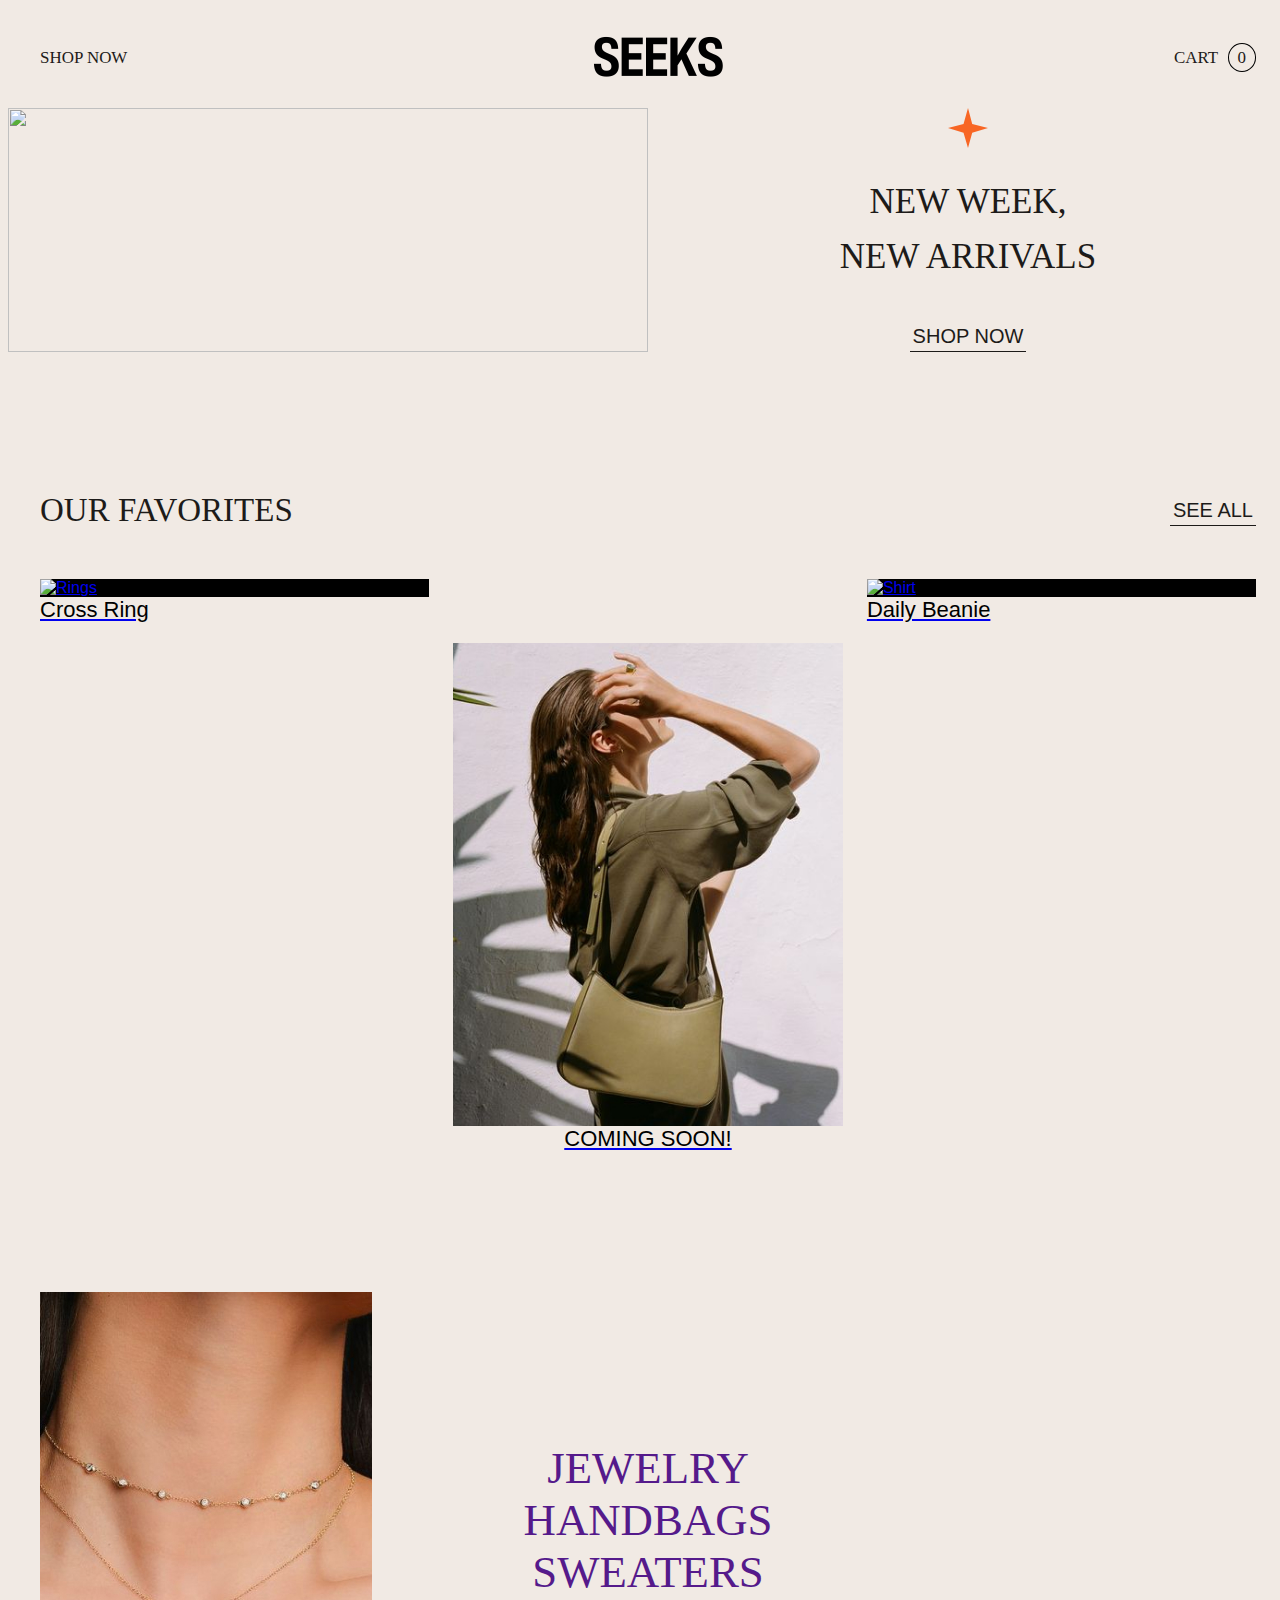
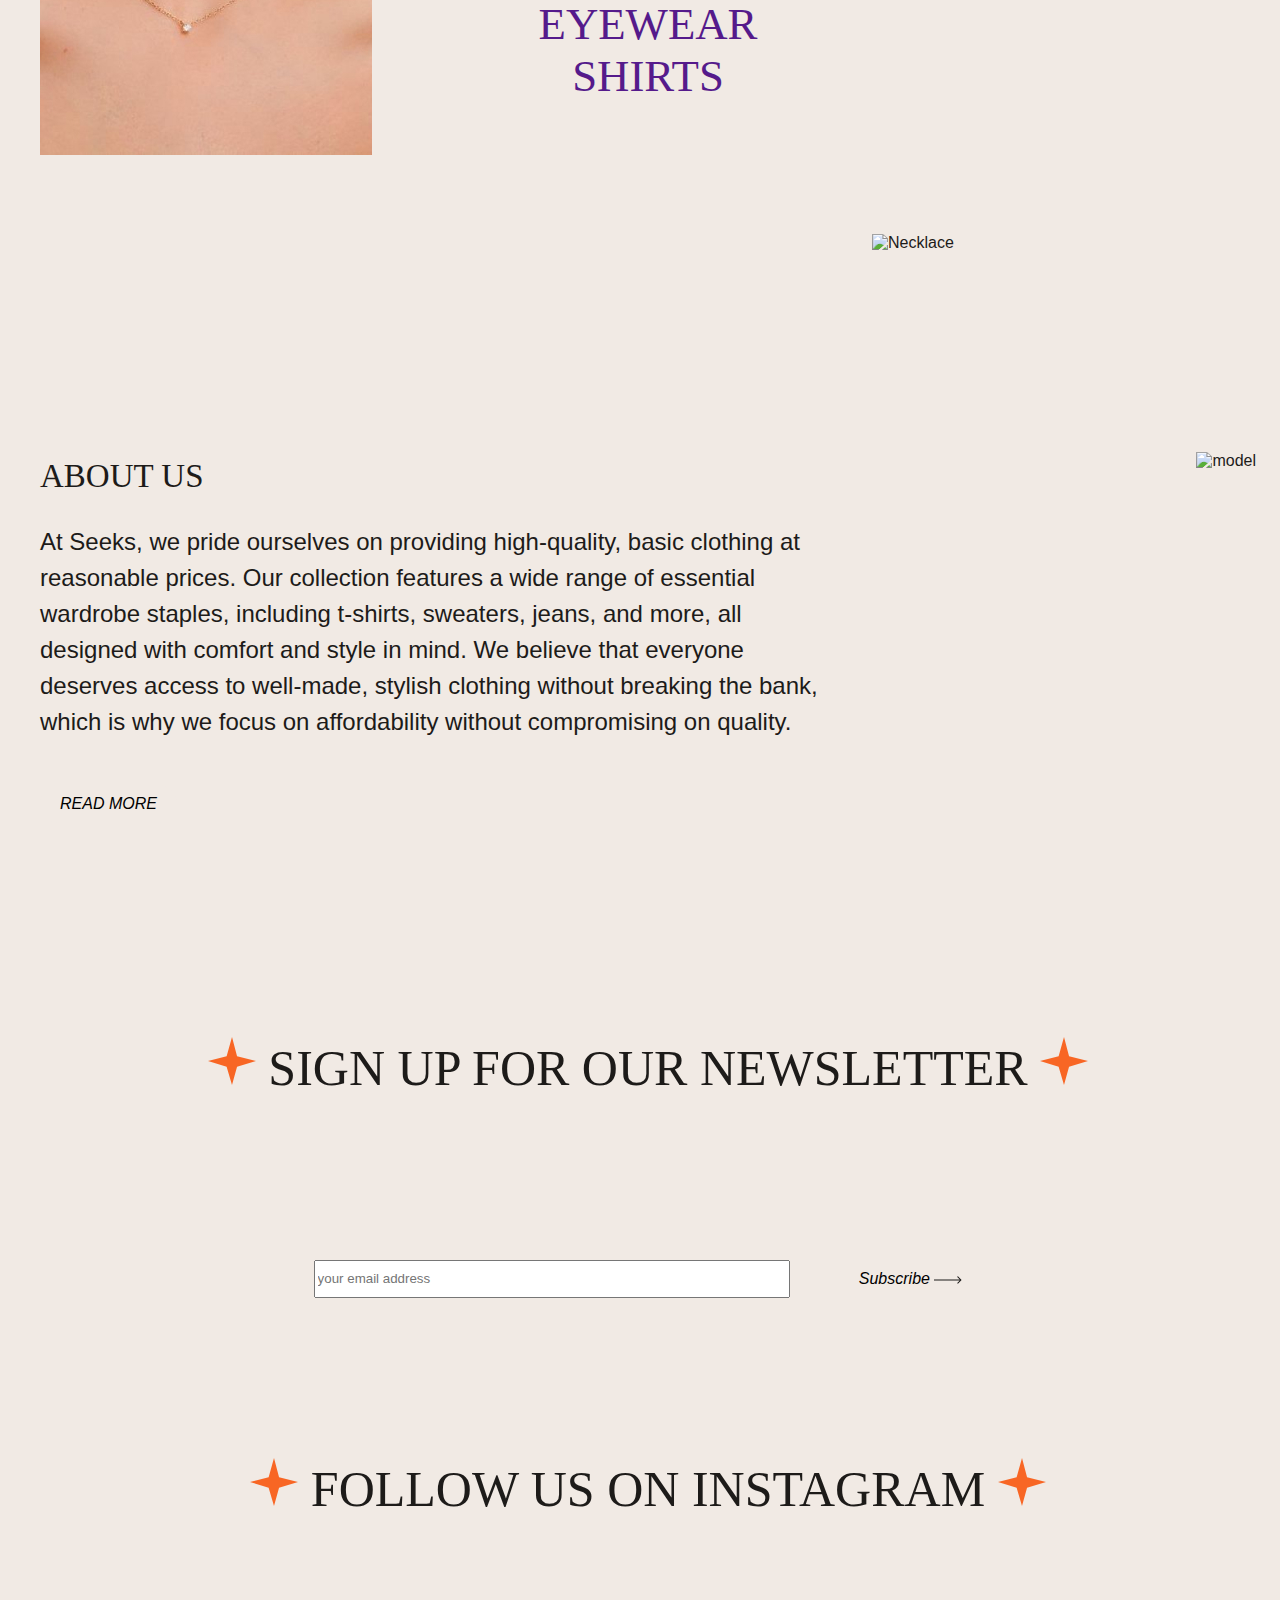
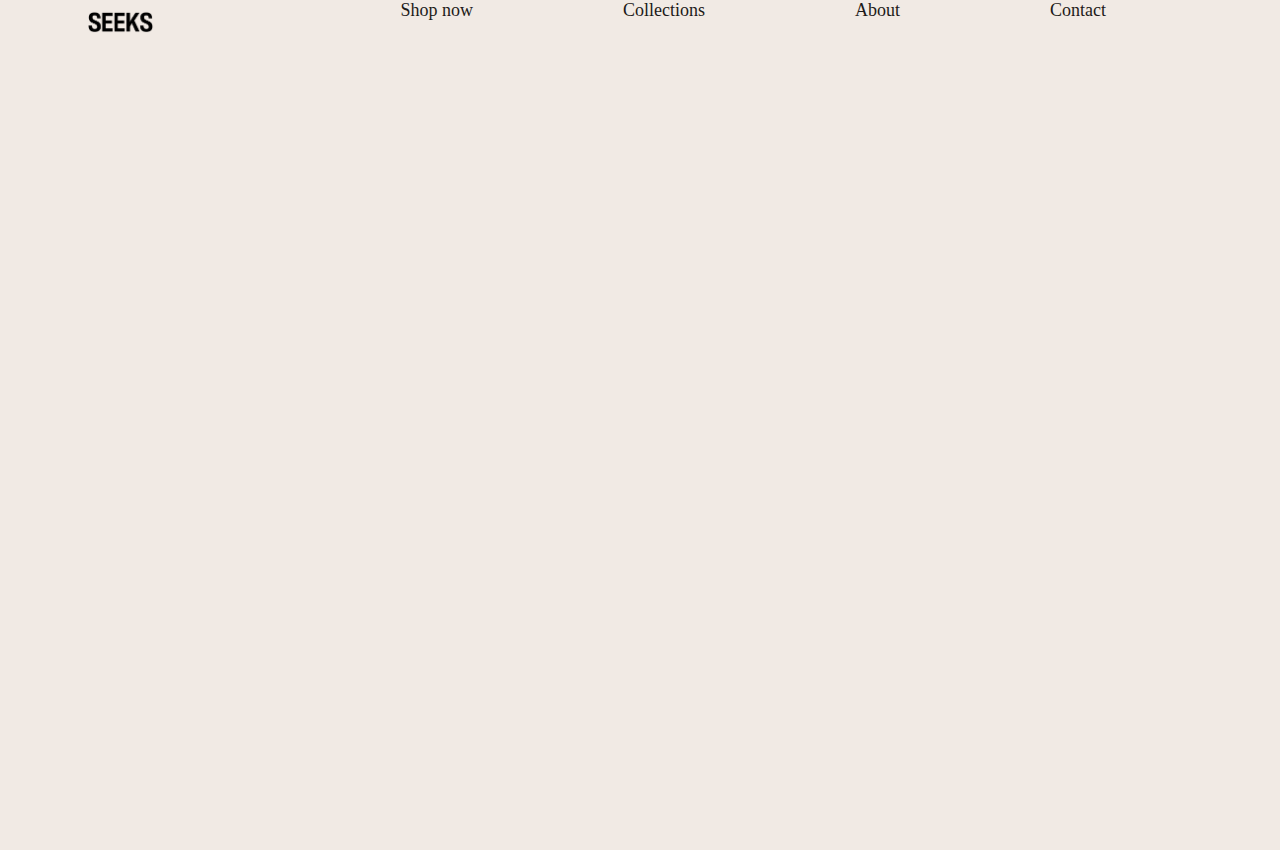
==== commit e17dc561: "index.html" ====
--- a/index.html
+++ b/index.html
@@ -18,7 +18,7 @@
 <script src="js/search.js"></script>
 <script src="js/subscribe.js"></script>
 
-<link rel="icon" href= "../img/favi.png" type="icon"/>
+<link rel="icon" href= "./img/favi.png" type="icon"/>
 </head>
 
 <body>
@@ -29,7 +29,7 @@
                     <a class="header__links_style" href="catalog.html">SHOP NOW</a>
                 </div>
                 <div class="header__logo">
-                    <a href="index.html"><img src="../img/logo.png" alt="logo"></a>
+                    <a href="index.html"><img src="./img/logo.png" alt="logo"></a>
                 </div>
                 <div class="header__opportunities">
                     <form method="get" action="search.html" class="header__search">
@@ -63,7 +63,7 @@
                     <img src="https://i.pinimg.com/564x/39/18/fd/3918fdeed1130926c78b243ce0c8dbc1.jpg" alt="">
                 </div>
                 <div class="mainBanner__innerText">
-                    <img src="../img/star.svg" alt="">
+                    <img src="./img/star.svg" alt="">
                     <span class="mainBanner__text">NEW WEEK,</span>
                     <span class="mainBanner__text">NEW ARRIVALS</span>
                     <a href="./catalog.html" class="mainBanner__link link">SHOP NOW</a>
@@ -104,7 +104,7 @@
                                 <a href="catalog.html" class="ourFavorites__productLink">
                                     <div class="ourFavorites__product">
                                         <div class="ourFavorites__imgWrapper">
-                                            <img class="ourFavorites__img" src="../img/photo_hadnbag.jpg" alt="Hadnbag">
+                                            <img class="ourFavorites__img" src="./img/photo_hadnbag.jpg" alt="Hadnbag">
                                         </div>
                                        <center><p class="ourFavorites__name">COMING SOON!</p></center> 
 
@@ -121,7 +121,7 @@
                     <div class="categories__inner">
                         <div class="categories__photo">
                             <div class="categories__imgWrapper">
-                                <img class="categories__img" src="../img/product_necklace1.jpg" alt="Necklace">
+                                <img class="categories__img" src="./img/product_necklace1.jpg" alt="Necklace">
                             </div>
                         </div>
                         <div class="categories__nav">
@@ -169,11 +169,11 @@
                 <div class="container__row container__row_centered">
                     <h2 class="sectionSubtitle">
                         <span class="star star_single">
-                            <img src="../../src/img/star.svg" alt="" class="image">
+                            <img src="./img/star.svg" alt="" class="image">
                         </span>
                         sign up for our newsletter
                         <span class="star star_single">
-                            <img src="../../src/img/star.svg" alt="" class="image">
+                            <img src="./img/star.svg" alt="" class="image">
                         </span>
                     </h2>
                     <div class="subscribe__form">
@@ -181,7 +181,7 @@
                         <button class="subscribe__button" type="button"  onclick="location.href='https://www.youtube.com/watch?v=dQw4w9WgXcQ'">
                             Subscribe
                             <span class="arrow">
-                                <img src="../../src/img/arrow.svg" alt="" class="image">
+                                <img src="./img/arrow.svg" alt="" class="image">
                             </span>
                         </button>
                     </div>
@@ -193,11 +193,11 @@
                 <div class="container__row container__row_centered">
                     <h2 class="sectionSubtitle">
                         <span class="star star_double">
-                            <img src="../../src/img/star.svg" alt="" class="image">
+                            <img src="./img/star.svg" alt="" class="image">
                         </span>
                         follow us on instagram
                         <span class="star star_double">
-                            <img src="../../src/img/star.svg" alt="" class="image">
+                            <img src="./img/star.svg" alt="" class="image">
                         </span>
                     </h2>
                     <div class="followUs__photoBlock">
@@ -217,7 +217,7 @@
 
         <footer class="footer container">
             <div class="footer__inner container__row">
-                <a href="index.html"><img src="../img/logo.png" alt="logo"></a>
+                <a href="index.html"><img src="./img/logo.png" alt="logo"></a>
                 <div class="footer__list">
                     <p class="footer__links"><a href="catalog.html">Shop now</a></div></p>
                     <p class="footer__links"><a href="catalog.html">Collections</a></p>
--- a/index.css
+++ b/index.css
@@ -0,0 +1,2095 @@
+
+@font-face {
+  font-family: "Selna";
+  src: url("../fonts/Selna/Selna Regular.ttf") format("truetype");
+}
+
+@font-face {
+  font-family: "Helvetica";
+  src: url("../fonts/Helvetica/helvetica_regular.otf") format("truetype");
+}
+
+
+.header__inner {
+  height: 100px;
+  display: -webkit-box;
+  display: -ms-flexbox;
+  display: flex;
+  -webkit-box-orient: horizontal;
+  -webkit-box-direction: normal;
+  -ms-flex-direction: row;
+  flex-direction: row;
+  -webkit-box-pack: justify;
+  -ms-flex-pack: justify;
+  justify-content: space-between;
+  -webkit-box-align: center;
+  -ms-flex-align: center;
+  align-items: center;
+}
+
+.header__links_style {
+  font-family: "Helvetica";
+  text-decoration: none;
+  font-weight: 400;
+  font-size: 16.96px;
+  line-height: 19.51px;
+  color: black;
+}
+
+.header__links_style:hover {
+  cursor: pointer;
+}
+
+.header__links .header__links_style:first-child {
+  padding-right: 15px;
+}
+
+.header__opportunities .header__links_style:first-child {
+  padding-right: 30px;
+}
+
+.header__opportunities .header__links_style:nth-child(2) {
+  padding-right: 5px;
+}
+
+.header__links_circle {
+  padding: 4px 9px;
+  border: 1px solid red;
+  border-radius: 50%;
+}
+
+.link {
+  font-size: 20px;
+  color: #1D1B19;
+  text-decoration: none;
+  padding: 3px;
+  border-bottom: 1px solid #1D1B19;
+}
+
+.link:hover {
+  cursor: pointer;
+  border-bottom: none;
+}
+
+body {
+  width: 100%;
+  height: 100%;
+  font-family: "Helvetica";
+  color: #1D1B19;
+  background-color: #F1EAE4;
+}
+
+html {
+  height: 100%;
+}
+
+main {
+  -webkit-box-flex: 1;
+  -ms-flex: 1 0 auto;
+  flex: 1 0 auto;
+}
+
+.container {
+  width: 100%;
+}
+
+.container__row {
+  width: 80%;
+  height: auto;
+  margin: auto;
+  min-height: 80px;
+}
+
+h1,
+h2,
+h3 {
+  font-family: "Selna";
+}
+
+h1,
+h2,
+h3,
+p {
+  margin: 0;
+}
+
+img {
+  max-width: 100%;
+  height: auto;
+}
+
+h1 {
+  font-size: 62px;
+}
+
+h2 {
+  font-size: 50px;
+}
+/* Breakpoints */
+/* Colors */
+/* Fonts */
+@font-face {
+  font-family: "Selna";
+  src: url("../fonts/Selna/Selna Regular.ttf") format("truetype");
+}
+
+@font-face {
+  font-family: "Helvetica";
+  src: url("../fonts/Helvetica/helvetica_regular.otf") format("truetype");
+}
+
+/* Breakpoints */
+/* Colors */
+/* Fonts */
+.header__inner {
+  height: 100px;
+  display: -webkit-box;
+  display: -ms-flexbox;
+  display: flex;
+  -webkit-box-orient: horizontal;
+  -webkit-box-direction: normal;
+  -ms-flex-direction: row;
+  flex-direction: row;
+  -webkit-box-pack: justify;
+  -ms-flex-pack: justify;
+  justify-content: space-between;
+  -webkit-box-align: center;
+  -ms-flex-align: center;
+  align-items: center;
+}
+
+.header__links_style {
+  font-family: "Helvetica";
+  text-decoration: none;
+  font-weight: 400;
+  font-size: 16.96px;
+  line-height: 19.51px;
+  color: black;
+}
+
+.header__links_style:hover {
+  cursor: pointer;
+}
+
+.header__links .header__links_style:first-child {
+  padding-right: 15px;
+}
+
+.header__opportunities .header__links_style:first-child {
+  padding-right: 30px;
+}
+
+.header__opportunities .header__links_style:nth-child(2) {
+  padding-right: 5px;
+}
+
+.header__links_circle {
+  padding: 4px 9px;
+  border: 1px solid red;
+  border-radius: 50%;
+}
+
+.link {
+  font-size: 20px;
+  color: #1D1B19;
+  text-decoration: none;
+  padding: 3px;
+  border-bottom: 1px solid #1D1B19;
+}
+
+.link:hover {
+  cursor: pointer;
+  border-bottom: none;
+}
+
+body {
+  width: 100%;
+  height: 100%;
+  font-family: "Helvetica";
+  color: #1D1B19;
+  background-color: #F1EAE4;
+}
+
+html {
+  height: 100%;
+}
+
+main {
+  -webkit-box-flex: 1;
+  -ms-flex: 1 0 auto;
+  flex: 1 0 auto;
+}
+
+.container {
+  width: 100%;
+}
+
+.container__row {
+  width: 95%;
+  margin: auto;
+  min-height: 80px;
+}
+
+h1,
+h2,
+h3 {
+  font-family: "Selna";
+}
+
+h1,
+h2,
+h3,
+p {
+  margin: 0;
+}
+
+img {
+  max-width: 100%;
+  height: auto;
+}
+.followUs__photoBlock img {
+    padding-left: 5px;
+    padding-right: 5px;
+    width: auto; 
+    height: 500px; 
+    border-radius: 10px; 
+}
+
+
+.followUs__photo img {
+    width: auto;
+    height: 500px; 
+    border-radius: 10px; 
+}
+
+h1 {
+  font-size: 62px;
+}
+
+h2 {
+  font-size: 50px;
+}
+.container__row_centered {
+    margin: 0 auto;
+    text-align: center;
+}
+
+.image {
+    max-width: 100%;
+}
+
+
+.subscribe {
+    margin-top: 203px;
+    text-align: center;
+}
+
+.star {
+    width: 48px;
+    height: 48px;
+
+    &_single {
+        display: block;
+        margin: 0 auto 39px auto;
+    }
+
+    &_double {
+        margin: auto;
+    }
+}
+
+ @media screen and (max-width:1400px) {
+    .star {
+        width: 38px;
+        height: 38px
+    }
+}
+
+.sectionSubtitle {
+    font-style: normal;
+    font-weight: 400;
+    line-height: 85px;
+    text-transform: uppercase;
+}
+
+.subscribe__form {
+    border-bottom: 1px solid textColor;
+    width: 55%;
+    margin: 149px auto 0 auto;
+    display: flex;
+    justify-content: space-between;
+
+
+    @media screen and (max-width: 1035px) {
+        width: 70%;
+    }
+
+    @media screen and (max-width: 800px) {
+        width: 85%;
+    }
+}
+
+.mixin formTextStyle {
+    font-family: generalFont;
+    font-style: normal;
+    font-weight: 400;
+    font-size: 22px;
+    line-height: 25px;
+    padding-bottom: 8px;
+    text-transform: uppercase;
+    background-color: transparent;
+    border: none;
+}
+
+.subscribe__formField {
+
+    width: 70%;
+
+    &:focus {
+        outline: none;
+
+        &::placeholder {
+            color: rgba(0, 0, 0, 0.1);
+        }
+    }
+
+    @media screen and (max-width: 1255px) {
+        width: 60%;
+    }
+
+    @media screen and (max-width: 500px) {
+        font-size: smaller;
+    }
+
+    @media screen and (max-width: 300px) {
+        font-size: 12px;
+    }
+}
+
+.subscribe__button {
+    display: inline-block;
+    font-weight: 400;
+    font-style: italic;
+    padding: 10px 20px;
+    background-color: #F1EAE4;
+    border-color: #ff9452;
+    color: #000000;
+    text-decoration: none;
+    border: none;
+    border-radius: 30px;
+    cursor: pointer;
+    font-family: Arial, sans-serif; 
+    font-size: 16px; 
+    transition: background-color 0.3s ease, color 0.3s ease; 
+ 
+   
+}
+
+ .subscribe__button:hover {
+        background-color: #cfb095;
+        color: #000000; 
+    }
+.arrow {
+    width: 27px;
+}
+
+.subscribe__message {
+    text-align: center;
+    margin-top: 20px;
+    margin-bottom: 149px;
+    font-size: large;
+}
+.header__search {
+  display: none;
+  position: absolute;
+  top: 13%;
+  right: 22%;
+}
+
+.header__searchInput {
+  width: 60px;
+  height: 30px;
+  padding: 0 35px 0 20px;
+  border-radius: 20px;
+  border: 1px solid rgb(204, 198, 198);
+  background-color: #f1eae4;
+  color: #1d1b19;
+}
+
+.header__searchInput:focus {
+  border-color: rgb(204, 198, 198);
+  outline: 0;
+  width: 200px;
+  transition: width 0.2s ease-in 0.2s;
+}
+
+.header__searchBtnWrap {
+  position: absolute;
+  right: 0;
+}
+
+.header__searchBtn {
+  cursor: pointer;
+  margin-top: 4px;
+  margin-right: 2px;
+  z-index: 3;
+  height: 26px;
+  width: 30px;
+  border: 0;
+  margin-bottom: 0;
+  color: #ccc;
+  background: transparent;
+}
+
+.header__searchBtn .bx {
+  font-size: 16px;
+}
+
+.show {
+  display: block;
+}
+
+.pageContent__search {
+  width: 100%;
+  margin-top: 48px;
+  margin-bottom: 0px;
+}
+
+#searchContainer {
+  width: 100%;
+  display: flex;
+  flex-direction: row;
+  flex-wrap: wrap;
+}
+
+#searchContainer .catalog__item {
+  width: 45%;
+  padding: 20px;
+}
+
+#SearchOnRequest {
+  margin-left: 10px;
+}
+
+.catalog__hide {
+  display: none;
+}
+
+@media screen and (min-width: 960px) and (max-width: 1026px) {
+  .header__search {
+    display: none;
+    position: absolute;
+    top: 15.5%;
+    right: 22%;
+  }
+
+  .show {
+    display: block;
+  }
+}
+
+@media screen and (max-width: tablet) {
+  .header__search {
+    display: none;
+    position: absolute;
+    top: 10%;
+    right: 8.5%;
+  }
+
+  .show {
+    display: block;
+  }
+}
+
+@media screen and (max-width: 564px) {
+  .header__searchInput {
+    width: 42px;
+  }
+  .header__searchInput:focus {
+    width: 70px;
+  }
+}
+.product {
+    margin-bottom: 100px;
+}
+
+.product__inner {
+    display: grid;
+    grid-template-columns: 1fr 1fr;
+    row-gap: 20px;
+    column-gap: 20px;
+}
+
+.product__img {
+    width: 100%;
+}
+
+.product__nameWrapper {
+    font-size: 30px;
+}
+
+.product__priceWrapper {
+    margin-top: 15px;
+    font-size: 22px;
+    font-weight: bold;
+}
+
+.product__span {
+    margin-right: 10px;
+    font-size: 18px;
+    font-weight: 600;
+}
+
+.product__size {
+    display: flex;
+    align-items: center;
+    margin-top: 40px;
+    font-size: 18px;
+}
+
+.product__oneSize {
+    font-size: 16px;
+}
+
+.product__buttons {
+    display: flex;
+    gap: 15px;
+    margin-top: 20px;
+}
+
+.product__button {
+    display: inline-block;
+    box-sizing: border-box;
+    font-size: 1.1rem;
+    line-height: 1.55;
+    letter-spacing: 0.5px;
+    text-decoration: none;
+    text-align: center;
+    padding: 1.1rem 3.4rem 1.1rem 3.4rem;
+    border: none;
+    background-color: mainBgColor;
+
+    &:hover {
+        cursor: pointer;
+        color: brown;
+        background-color: textColor;
+        transition: background-color 0.4s ease;
+    }
+}
+
+.product__descriptionWrapper {
+    margin-top: 50px;
+}
+
+.product__description {
+    margin-top: 10px;
+    font-weight: lighter;
+    line-height: 1.5;
+    font-size: 16px;
+}
+
+.product__select {
+    font-size: 15px;
+    outline: none;
+
+    &:hover {
+        cursor: pointer;
+    }
+}
+
+.product__selectWrapper {
+    display: flex;
+    align-items: center;
+    justify-content: space-between;
+    position: relative;
+    width: 65px;
+    border: 1px solid #050502;
+
+    &:hover {
+        cursor: pointer;
+    }
+}
+
+.product__selectWrapper_hidden {
+    display: none;
+}
+
+.product__selectWrapper select {
+    width: 60px;
+    height: 28px;
+    padding: 0 15px 0 7px;
+    background: transparent;
+    border: 0;
+    appearance: none;
+}
+
+.product__selectArrow {
+    width: 12px;
+    position: absolute;
+    right: 9px;
+    pointer-events: none;
+}
+
+@media screen and (max-width: 1100px) {
+    .product__buttons {
+        flex-direction: column;
+        align-self: flex-start;
+    }
+}
+
+@media screen and (max-width: tablet) {
+    .product__nameWrapper {
+        font-size: 25px;
+    }
+
+    .product__priceWrapper {
+        font-size: 20px;
+    }
+
+    .product__span {
+        font-size: 16px;
+    }
+
+    .product__description {
+        font-size: 15px;
+    }
+}
+
+@media screen and (max-width: mobile) {
+    .product__inner {
+        grid-template-columns: 1fr;
+    }
+
+    .product__buttons {
+        margin-top: 35px;
+    }
+}
+.ourFavorites__header {
+    display: flex;
+    justify-content: space-between;
+    align-items: center;
+    margin-top: 140px;
+    margin-bottom: 50px;
+}
+
+.ourFavorites__title {
+    font-weight: 400;
+}
+
+.ourFavorites__line1 {
+    display: flex;
+    justify-content: space-between;
+    margin-bottom: 20px;
+}
+
+.ourFavorites__line2 {
+    display: flex;
+    justify-content: center;
+}
+
+.ourFavorites__item {
+    width: 32%;
+}
+
+.ourFavorites__productLink {
+    color: textColor;
+    
+
+    :hover .ourFavorites__name {
+        text-decoration: underline;
+    }
+}
+.ourFavorites__img {
+    background: #000;
+    overflow: hidden;
+    height: 70vh; 
+    width: auto; 
+    max-width: 100%;
+}
+
+
+a .ourFavorites__imgWrapper {
+    background: #000;
+    overflow: hidden;
+}
+
+a .ourFavorites__imgWrapper img {
+    opacity: 1;
+    transition: opacity 124ms linear, transform 124ms linear;
+    width: 100%;
+    height: auto;
+    display: block;
+}
+
+a:hover .ourFavorites__imgWrapper img {
+    opacity: 0.50;
+    transform: scale(1.05);
+}
+
+.ourFavorites__name {
+    font-size: 22px;
+    color: #000;
+}
+
+.ourFavorites__price {
+    font-size: 20px;
+    color: #555555;
+}
+
+@media screen and (max-width:1400px) {
+    .ourFavorites__title {
+        font-size: 33px;
+    }
+}
+
+
+@media screen and (max-width:1200px) {
+
+    .ourFavorites__header {
+        margin-top: 80px;
+        margin-bottom: 40px;
+    }
+
+    .ourFavorites__link {
+        font-size: 15px;
+    }
+
+    .ourFavorites__name {
+        font-size: 17px;
+    }
+
+    .ourFavorites__price {
+        font-size: 15px;
+    }
+}
+
+@media screen and (max-width: tablet) {
+    .ourFavorites__title {
+        font-size: 30px;
+    }
+}
+
+@media screen and (max-width:mobile) {
+
+    .ourFavorites__header {
+        margin-top: 100px;
+        margin-bottom: 30px;
+    }
+
+    .ourFavorites__line1 {
+        display: flex;
+        flex-direction: column;
+        align-items: center;
+        gap: 35px;
+        margin-bottom: 35px;
+    }
+
+    .ourFavorites__item {
+        width: 85%;
+    }
+
+    .ourFavorites__title {
+        font-size: 25px;
+    }
+
+    .ourFavorites__link {
+        font-size: 12px;
+    }
+}
+
+@media screen and (max-width: 320px) {
+    .ourFavorites__title {
+        font-size: 20px;
+    }
+}
+
+.mainBanner {
+  width: 100%;
+  display: flex;
+  flex-direction: row;
+}
+
+.mainBanner__innerText {
+  width: 50%;
+  display: flex;
+  flex-direction: column;
+  justify-content: center;
+  align-items: center;
+}
+
+.mainBanner__innerText img {
+  width: 48px;
+  height: 48px;
+  margin-bottom: 26px;
+}
+
+.mainBanner__text {
+  font-family: headerFont;
+  font-size: 62.84px;
+  line-height: 79.81px;
+}
+
+.mainBanner__link {
+  font-size: 18px;
+  margin-top: 38px;
+}
+
+.mainBanner__photo {
+  width: 50%;
+}
+
+.mainBanner__photo img {
+  display: block;
+  width: 100%;
+  height: 100%;
+  object-fit: cover;
+}
+
+@media screen and (min-width: 640px) and (max-width: 1400px) {
+  .mainBanner__innerText img {
+    width: 40px;
+    height: 40px;
+  }
+
+  .mainBanner__text {
+    font-size: 35px;
+    line-height: 55px;
+  }
+
+  .mainBanner__link {
+    font-size: 16px;
+  }
+}
+
+@media screen and (max-width: mobile) {
+  .mainBanner {
+    flex-wrap: wrap;
+  }
+
+  .mainBanner__innerText {
+    width: 100%;
+    margin-top: 20px;
+  }
+
+  .mainBanner__photo {
+    width: 100%;
+  }
+
+  .mainBanner__text {
+    font-size: 40px;
+    line-height: 60px;
+  }
+
+  .mainBanner__link {
+    margin-bottom: 20px;
+  }
+}
+
+@media screen and (max-width: smallMobile) {
+  .mainBanner__innerText img {
+    width: 40px;
+    height: 40px;
+  }
+
+  .mainBanner__text {
+    font-size: 30px;
+    line-height: 50px;
+  }
+
+  .mainBanner__link {
+    font-size: 14px;
+  }
+}
+.link {
+    font-size: 20px;
+    color: textColor;
+    text-decoration: none;
+    padding: 3px;
+    border-bottom: 1px solid textColor;
+
+    &:hover {
+        cursor: pointer;
+        border-bottom: none;
+    }
+}
+.header__inner {
+    height: 100px;
+    display: flex;
+    flex-direction: row;
+    justify-content: space-between;
+    align-items: center;
+}
+
+.header__links_style {
+    font-family: generalFont;
+    text-decoration: none;
+    font-size: 16.96px;
+    line-height: 19.51px;
+    color: #1D1B19;
+
+    &:hover {
+        cursor: pointer;
+        text-decoration: underline;
+    }
+}
+
+.header__links .header__links_style:first-child {
+    padding-right: 15px;
+}
+
+.header__opportunities .header__links_style:first-child {
+    padding-right: 30px;
+}
+
+.header__opportunities .header__links_style:nth-child(2) {
+    padding-right: 5px;
+}
+
+.header__links_circle {
+    padding: 4px 9px;
+    border: 1px solid black;
+    border-radius: 50%;
+}
+
+.header__burgerMenu {
+    display: none;
+}
+
+@media screen and (max-width:tablet) {
+    .header__links {
+        display: none;
+    }
+
+    .header__opportunities_cart {
+        display: none;
+    }
+
+    .header__links_circle {
+        display: none;
+    }
+
+    .header__inner {
+        justify-content: flex-start;
+    }
+
+    .header__opportunities {
+        order: 2;
+    }
+
+    .header__opportunities .header__links_style:first-child {
+        padding-right: 0;
+    }
+
+    .header__logo {
+        order: 1;
+        width: 100%;
+        display: flex;
+        justify-content: center;
+    }
+
+    .header__burgerMenu {
+        display: block;
+        order: 0;
+    }
+
+    .header__sidenav {
+        height: 100%;
+        width: 0;
+        position: fixed;
+        z-index: 1;
+        top: 0;
+        left: 0;
+        background-color: #9DB7CF;
+        overflow-x: hidden;
+        padding-top: 60px;
+        transition: 0.5s;
+    }
+
+    .header__link {
+        padding: 20px 20px 40px 20px;
+        margin-top: 20px;
+        font-size: 24px;
+        text-decoration: none;
+        color: white;
+        display: block;
+        transition: 0.3s;
+
+        &:hover {
+            cursor: pointer;
+            text-decoration: underline;
+        }
+    }
+
+    .header__closeBtn {
+        text-decoration: none;
+        color: white;
+        position: absolute;
+        top: 0;
+        right: 25px;
+        font-size: 40px;
+        margin-left: 50px;
+    }
+
+    #header__openBtn {
+        font-size: 30px;
+    }
+
+    .open {
+        width: 250px;
+    }
+}
+
+@media screen and (max-width:mobile) {
+    .header__logo img {
+        width: 100px;
+    }
+
+    .header__link {
+        font-size: 20px;
+        margin-top: 0;
+    }
+
+@media screen and (max-width:400px) {
+    .open {
+        width: 50%;
+    }
+}
+
+    .header__link {
+        display: flex;
+        justify-content: center;
+    }
+
+    .header__sidenav .header__link:nth-child(2) {
+        margin-top: 40px;
+    }
+
+    .header__opportunities_search {
+        font-size: 14px;
+    }
+}
+
+.footer {
+    background-color: #F1EAE4;
+    flex: 0 0 auto;
+    height: 100%;
+}
+
+.footer__inner {
+    display: flex;
+    flex-direction: row;
+    padding-top: 77px;
+}
+
+.footer__inner img {
+    width: 200px;
+    height: auto;
+    margin-left: 44px;
+}
+
+.footer__links a {
+    text-decoration: none;
+    font-family: generalFont;
+    text-align: right;
+    font-size: 18px;
+    line-height: 20.7px;
+    color: #1D1B19;
+    margin-right: 150px;
+    &:hover {
+        cursor: pointer;
+        text-decoration: underline;
+    }
+}
+
+.footer__list {
+    width: 90%;
+    text-align: right;
+    display: inline; /* Display the list items inline */
+
+}
+
+.footer__list ul {
+    list-style-type: none;
+    height: 150px;
+    display: flex;
+    flex-direction: column;
+    flex-wrap: wrap;
+}
+
+.footer__list ul li {
+    padding-bottom: 14px;
+}
+
+.footer__text {
+    font-family: headerFont;
+    margin-left: 70px;
+    font-size: 16.58px;
+    line-height: 28.19px;
+}
+
+@media screen and (min-width:960px) and (max-width:1400px) {
+    .footer__inner img {
+        width: 120px;
+        padding-top: 10px;
+    }
+
+    .footer__list {
+        margin-left: 20px;
+    }
+
+    .footer__list ul li {
+        padding: 5px;
+    }
+
+    .footer__inner {
+        padding-top: 50px;
+    }
+
+    .footer__text {
+        margin-top: 20px;
+        margin-left: 50px;
+    }
+}
+
+@media screen and (min-width:640px) and (max-width:tablet) {
+    .footer__inner img {
+        width: 120px;
+        padding-top: 10px;
+    }
+
+    .footer__list {
+        margin-left: 30px;
+    }
+
+    .footer__links a {
+        font-size: 16px;
+        line-height: 20px;
+    }
+
+    .footer__list ul li {
+        padding: 6px;
+    }
+
+    .footer__inner {
+        padding-top: 50px;
+    }
+
+    .footer__text {
+        margin-top: 20px;
+        margin-left: 50px;
+    }
+}
+
+
+@media screen and (min-width:401px) and (max-width:mobile) {
+    .footer__inner {
+        padding-top: 20px;
+        flex-wrap: wrap;
+    }
+
+    .footer__inner img {
+        width: 100px;
+        margin-left: 20px;
+    }
+
+    .footer__list ul {
+        flex-wrap: wrap;
+        padding: 0px;
+    }
+
+    .footer__list {
+        width: 100%;
+        margin-left: 20px;
+    }
+
+    .footer__text {
+        margin-left: 20px;
+    }
+}
+
+@media screen and (max-width:400px) {
+    .footer__inner {
+        padding-top: 20px;
+        flex-wrap: wrap;
+    }
+
+    .footer__inner img {
+        width: 100px;
+        margin-left: 20px;
+    }
+
+    .footer__list ul {
+        flex-wrap: nowrap;
+        padding: 0px;
+        height: 100%;
+    }
+
+    .footer__list {
+        width: 100%;
+        margin-left: 20px;
+    }
+
+    .footer__text {
+        margin-left: 20px;
+    }
+
+    .footer__links a {
+        font-size: 15px;
+        line-height: 16px;
+    }
+
+    .footer__text {
+        font-size: 12px;
+        line-height: 14px;
+    }
+}
+@import 'vars';
+
+@font-face {
+    font-family: headerFont;
+    src: url("../fonts/Selna/Selna\ Regular.ttf") format("truetype");
+}
+
+@font-face {
+    font-family: generalFont;
+    src: url("../fonts/Helvetica/helvetica_regular.otf") format("truetype");
+}
+.categories__inner {
+    display: flex;
+    justify-content: space-between;
+    gap: 5em;
+    margin-top: 140px;
+}
+
+.categories__nav {
+    display: flex;
+    flex-direction: column;
+    justify-content: center;
+    margin: 150px 0 150px 0;
+}
+
+.categories__link {
+    text-align: center;
+    font-family: headerFont;
+    font-size: 3.5vw;
+    color: textColor;
+    text-decoration: none;
+
+
+    :hover {
+        cursor: pointer;
+    }
+}
+
+.categories__text {
+    position: relative;
+}
+
+.categories__text:hover::after {
+    content: "";
+    height: 2px;
+    width: 100%;
+    background: textColor;
+    position: absolute;
+    left: 0;
+    bottom: 0;
+}
+
+.categories__photo {
+    width: 30vw;
+}
+
+.categories__photo_bootom {
+    display: flex;
+    align-items: flex-end;
+}
+
+@media screen and (max-width:tablet) {
+    .categories__link {
+        font-size: 4vw;
+    }
+
+}
+
+@media screen and (max-width:mobile) {
+
+    .categories__inner {
+        flex-direction: column;
+        justify-content: center;
+        align-items: center;
+    }
+
+    .categories__nav {
+        margin: 0;
+    }
+
+    .categories__imgWrapper {
+        display: flex;
+        justify-content: center;
+    }
+
+    .categories__photo_bootom {
+        display: flex;
+        justify-content: center;
+    }
+
+    .categories__photo {
+        width: 85vw;
+    }
+
+    .categories__link {
+        font-size: 9vw;
+    }
+}
+.categories__inner {
+    display: flex;
+    justify-content: space-between;
+    gap: 5em;
+    margin-top: 140px;
+}
+
+.categories__nav {
+    display: flex;
+    flex-direction: column;
+    justify-content: center;
+    margin: 150px 0 150px 0;
+}
+
+.categories__link {
+    text-align: center;
+    font-family: headerFont;
+    font-size: 3.5vw;
+    color: textColor;
+    text-decoration: none;
+
+
+    :hover {
+        cursor: pointer;
+    }
+}
+
+.categories__text {
+    position: relative;
+}
+
+.categories__text:hover::after {
+    content: "";
+    height: 2px;
+    width: 100%;
+    background: textColor;
+    position: absolute;
+    left: 0;
+    bottom: 0;
+}
+
+.categories__photo {
+    width: 30vw;
+}
+
+.categories__photo_bootom {
+    display: flex;
+    align-items: flex-end;
+}
+
+@media screen and (max-width:tablet) {
+    .categories__link {
+        font-size: 4vw;
+    }
+
+}
+
+@media screen and (max-width:mobile) {
+
+    .categories__inner {
+        flex-direction: column;
+        justify-content: center;
+        align-items: center;
+    }
+
+    .categories__nav {
+        margin: 0;
+    }
+
+    .categories__imgWrapper {
+        display: flex;
+        justify-content: center;
+    }
+
+    .categories__photo_bootom {
+        display: flex;
+        justify-content: center;
+    }
+
+    .categories__photo {
+        width: 85vw;
+    }
+
+    .categories__link {
+        font-size: 9vw;
+    }
+}
+.hidden {
+    display: none;
+}
+
+.catalog {
+    margin-bottom: 70px;
+}
+
+.catalog__inner {
+    padding: 15px;
+}
+
+.catalogHeader {
+    margin-bottom: 40px;
+}
+
+.catalogHeader__title {
+    margin-bottom: 30px;
+}
+
+.catalogHeader__nav {
+    padding-bottom: 40px;
+    border-bottom: 1px solid grey;
+}
+
+.catalogHeader__link {
+    padding: 3px;
+    margin-right: 15px;
+    font-size: 20px;
+    color: grey;
+    text-decoration: none;
+
+    &:hover {
+        cursor: pointer;
+        transition: color 0.4s ease;
+        color: textColor;
+    }
+}
+
+.catalogHeader__link_active {
+    color: textColor;
+}
+
+.catalog__item:hover .catalog__basketWrapper {
+    display: block;
+}
+
+.catalog__item:hover .catalog__description {
+    margin-bottom: 0;
+}
+
+.catalog__items {
+    display: grid;
+    grid-template-columns: repeat(3, minmax(0, 1fr));
+    grid-row-gap: 2.5rem;
+    column-gap: 1rem;
+}
+
+.catalog__imgLink .catalog__imgWrapper {
+    background: textColor;
+    overflow: hidden;
+}
+
+.catalog__imgLink .catalog__imgWrapper img {
+    opacity: 1;
+    transition: opacity 124ms linear, transform 124ms linear;
+    width: 100%;
+    display: block;
+}
+
+.catalog__imgLink:hover .catalog__imgWrapper img {
+    opacity: 0.5;
+    transform: scale(1.05);
+}
+
+.catalog__imgWrapper:hover::after {
+    position: absolute;
+    content: 'See more';
+    color: Black;
+    top: 50%;
+    left: 50%;
+    border: 1px solid bgColor;
+    transform: translate(-50%, -50%);
+    padding: 20px 30px 20px 30px;
+    font-size: 1.5rem;
+    text-align: center;
+    transition: background-color 0.4s ease;
+}
+
+.catalog__imgWrapper {
+    position: relative;
+    height: 0;
+    padding-bottom: 100%;
+}
+
+.catalog__img {
+    position: absolute;
+    height: 70vh; /* Height as a percentage of viewport height */
+    width:  70vh; 
+    max-width: 100%;
+    object-fit: cover;
+    object-position: center center;
+}
+
+.catalog__footer {
+    display: flex;
+    flex-direction: column;
+    margin: 10px 10px 0 10px;
+    gap: 14px;
+}
+
+.catalog__link {
+    color: textColor;
+    text-decoration: none;
+
+    :hover {
+        text-decoration: underline;
+    }
+}
+
+.catalog__description {
+    margin-bottom: 35px;
+}
+
+.catalog__name {
+    font-size: 20px;
+    color: #000000;
+}
+
+.catalog__price {
+    font-size: 18px;
+    color: #555555;
+    margin-top: 5px;
+}
+
+
+.catalog__basket {
+    display: flex;
+    align-items: center;
+    gap: 7px;
+}
+
+.catalog__icon {
+    width: 19px;
+}
+
+.catalog__basket:hover {
+    cursor: pointer;
+}
+
+.catalog__basketLink {
+    font-size: 16px;
+    color: textColor;
+    text-decoration: none;
+}
+
+.pagination__inner {
+    display: flex;
+    justify-content: center;
+    align-items: center;
+    margin-bottom: 90px;
+    gap: 10px;
+    list-style: none;
+    margin-right: 40px;
+}
+
+.pagination__inner_hidden {
+    display: none;
+}
+
+.pagination__link {
+    display: flex;
+    align-items: center;
+    justify-content: center;
+    width: 40px;
+    height: 40px;
+    border: 1px solid #cacaca;
+    font-size: 20px;
+    color: textColor;
+
+    &:hover {
+        transition: background-color 0.3s ease;
+        background-color: #e2e2e2;
+        cursor: pointer;
+    }
+}
+
+.pagination__link_active {
+    border: 1px solid #969696;
+}
+
+.pagination__link__disabled {
+    pointer-events: none;
+}
+
+.pagination__arrow {
+    margin-top: 5px;
+    width: 1rem;
+
+    &:hover {
+        text-decoration: underline;
+        cursor: pointer;
+    }
+
+}
+
+@media screen and (max-width:1200px) {
+
+    .catalog__name {
+        font-size: 16px;
+    }
+
+    .catalog__price {
+        font-size: 14px;
+        color: #555555;
+        margin-top: 5px;
+    }
+
+    .catalog__basketLink {
+        font-size: 12px;
+    }
+
+    .catalog__items {
+        row-gap: 2rem;
+    }
+
+    .catalog__icon {
+        width: 17px;
+    }
+}
+
+@media screen and (max-width: tablet) {
+
+    .catalog__item:hover .catalog__basketWrapper {
+        display: none;
+    }
+}
+
+@media screen and (max-width: mobile) {
+
+    .mobile__hidden {
+        display: none;
+    }
+
+    .catalog__items {
+        grid-template-columns: repeat(2, minmax(0, 1fr));
+    }
+
+    .catalog__item:hover .catalog__basketWrapper {
+        display: none;
+    }
+
+    .catalogHeader__nav {
+        display: flex;
+        flex-wrap: wrap;
+        gap: 5px;
+    }
+
+    .catalogHeader__link {
+        color: #5a5a5a;
+        border: 1px solid #f0dcc7;
+        border-width: 1px;
+        padding-left: 1.25rem;
+        padding-right: 1.25rem;
+        padding-top: 0.75rem;
+        padding-bottom: 0.75rem;
+        font-size: 0.875rem;
+        opacity: 1;
+        margin-bottom: 8px;
+        background-color: #b5c5d3;
+    }
+
+    .catalogHeader__link_active {
+        background-color: #eedac7;
+    }
+}
+.pageCaption {
+    font-size: 14px;
+    margin: 16px 0 56px;
+}
+
+.pageCaption a {
+    text-decoration: none;
+    color: #1D1B19;
+
+    &:hover {
+        cursor: pointer;
+        text-decoration: underline;
+    }
+}
+
+.pageCaption img {
+    width: 12px;
+    height: 12px;
+    margin-left: 5px;
+    margin-right: 5px;
+}
+
+.pageCaption span {
+    text-decoration: underline;
+}
+.cartPageHeader {
+  display: flex;
+  flex-direction: column;
+}
+
+.cartPageHeader p {
+  font-family: headerFont;
+  font-size: 50px;
+  margin: 0 67px 0 0;
+}
+
+.cartPageHeader a {
+  font-size: 16px;
+  border-bottom: none;
+  text-decoration: underline;
+}
+
+.pageContentCart {
+  width: 100%;
+  display: flex;
+  align-items: center;
+  justify-content: center;
+  height: 250px;
+  margin-top: 47px;
+  margin-bottom: 48px;
+}
+
+.basketContentHide {
+  display: none;
+}
+
+.cartSummary {
+  width: 100%;
+  display: flex;
+  flex-direction: column;
+}
+
+.cartSummary__inner {
+  width: 50%;
+  align-self: flex-end;
+  font-size: 16px;
+  margin-top: 20px;
+  margin-right: 50px;
+}
+
+.cartSummary__culc div {
+  padding-top: 18px;
+  padding-bottom: 18px;
+}
+
+.cartSummary__flex {
+  display: flex;
+  flex-direction: row;
+  justify-content: space-between;
+}
+
+.cartSummary__delivery p {
+  text-align: left;
+  margin-left: 20px;
+}
+
+.cart-total {
+  display: flex;
+  justify-content: flex-end;
+  font-size: 20px;
+  margin-top: 50px;
+}
+
+.cartSummary__total p {
+  margin-left: 20px;
+}
+
+.cartSummary__btn {
+  display: flex;
+  justify-content: flex-end;
+  margin-bottom: 30px;
+  margin-top: 20px;
+}
+
+.cartSummary__btn button {
+  font-size: 16px;
+  font-family: generalFont;
+  width: 60%;
+  height: 50px;
+  padding: 16px;
+  background-color: #1d1b19;
+  color: white;
+  border: none;
+
+  &:hover {
+    cursor: pointer;
+    opacity: 0.4;
+  }
+}
+
+.cartSummary__check > label > input {
+  display: none;
+}
+
+.newCheckbox {
+  display: table;
+  position: relative;
+  width: 25px;
+  height: 25px;
+  border: 1px solid #313131;
+  margin-right: 36px;
+
+  &:hover {
+    cursor: pointer;
+  }
+}
+
+.newCheckbox::before {
+  content: "";
+  position: absolute;
+  top: 20%;
+  left: 20%;
+  width: 15px;
+  height: 15px;
+  background: #313131;
+  -webkit-transition: 300ms;
+  transition: 300ms;
+  opacity: 0;
+  visibility: hidden;
+}
+
+.newCheckboxBefore::before {
+  background-color: #f1eae4;
+}
+
+.cartSummary__check > label > input:checked + .newCheckbox::before {
+  opacity: 1;
+  visibility: visible;
+}
+
+#basketContainer {
+  display: flex;
+  flex-direction: column;
+  margin-top: 20px;
+}
+
+.productContainer {
+  width: 100%;
+  display: flex;
+  flex-direction: row;
+}
+
+.productImg {
+  width: 20%;
+}
+
+.productAbout {
+  width: 80%;
+  display: flex;
+  flex-direction: column;
+  justify-content: space-between;
+  padding-left: 24px;
+}
+
+.productName {
+  display: flex;
+  flex-direction: row;
+  align-items: center;
+  justify-content: space-between;
+}
+
+.productName p {
+  font-size: 20px;
+}
+
+.productDelete {
+  font-size: 14px;
+
+  &:hover {
+    cursor: pointer;
+  }
+}
+
+.productSize {
+  font-size: 18px;
+}
+
+.productCount {
+  display: flex;
+  flex-direction: row;
+  justify-content: space-between;
+  align-items: center;
+  margin-bottom: 10px;
+}
+
+.productCountBt {
+  display: flex;
+  flex-direction: row;
+  align-items: center;
+  font-size: 22px;
+}
+
+.countBt {
+  font-size: 20px;
+  border: none;
+  padding: 10px;
+}
+
+.fontResultMul {
+  font-size: 20px;
+}
+
+.hiddenContent {
+  display: none;
+}
+
+@media screen and (max-width: 600px) {
+  .cartSummary {
+    width: 100%;
+  }
+
+  .cartSummary__inner {
+    width: 100%;
+    margin-right: 0;
+  }
+}
+
+@media screen and (max-width: 350px) {
+  .cartPageHeader p {
+    margin: 0 20px 0 0;
+  }
+
+  .cartPageHeader a {
+    border-bottom: none;
+    text-decoration: underline;
+  }
+}
+
+.aboutUs__inner {
+    display: flex;
+    justify-content: space-between;
+    margin-top: 200px;
+}
+
+.aboutUs__text {
+    margin-right: 60px;
+}
+
+.aboutUs__title {
+    font-weight: 400;
+}
+
+.aboutUs__text {
+    display: flex;
+    flex-direction: column;
+    justify-content: center;
+    width: 65%;
+    line-height: 1.5;
+}
+
+.aboutUs__description {
+    margin-top: 60px;
+    font-size: 27px;
+    font-weight: lighter;
+}
+
+.aboutUs__link {
+    display: flex;
+    align-self: flex-start;
+    margin-top: 45px;
+    text-decoration-line: underline;
+    font-style: italic;
+    padding: 10px 20px;
+    background-color: #F1EAE4;
+    border-color: #ff9452;
+    color: #000000;
+    text-decoration: none;
+    border: none;
+    border-radius: 30px;
+    cursor: pointer;
+    font-family: Arial, sans-serif; /* Change the font family */
+    font-size: 16px; /* Change the font size */
+    transition: background-color 0.3s ease, color 0.3s ease; /* Add transition for color change */
+}
+
+.aboutUs__link:hover {
+    border-radius: 30px;
+    background-color: #e3b893;
+    color: #000000; /* Change text color on hover */
+    transition: background-color 0.3s ease, color 0.3s ease; 
+}
+
+
+@media screen and (max-width:1400px) {
+    .aboutUs__title {
+        font-size: 33px;
+    }
+
+    .aboutUs__description {
+        margin-top: 22px;
+        font-size: 24px;
+    }
+}
+
+@media screen and (max-width:1200px) {
+
+    .aboutUs__inner {
+        margin-top: 120px;
+    }
+
+    .aboutUs__text {
+        margin-right: 40px;
+    }
+
+    .aboutUs__description {
+        margin-top: 30px;
+        font-size: 17px;
+    }
+
+    .aboutUs__link {
+        margin-top: 30px;
+        font-size: 15px;
+    }
+}
+
+@media screen and (max-width: tablet) {
+    .aboutUs__title {
+        font-size: 30px;
+    }
+}
+
+
+@media screen and (max-width:mobile) {
+    .aboutUs__inner {
+        display: flex;
+        flex-direction: column;
+        align-items: center;
+    }
+
+    .aboutUs__title {
+        font-size: 25px;
+    }
+
+    .aboutUs__text {
+        width: 75%;
+    }
+
+    .aboutUs__link {
+        margin-bottom: 40px;
+        font-size: 12px;
+    }
+
+    .aboutUs__imgWrapper {
+        width: 90%;
+    }
+}
+.aboutPage__inner {
+    margin-bottom: 50px;
+}
+
+.aboutPage__title {
+    margin-bottom: 20px;
+}
+
+.aboutPage__content {
+    font-size: 20px;
+    font-weight: 300;
+    line-height: 1.2;
+}